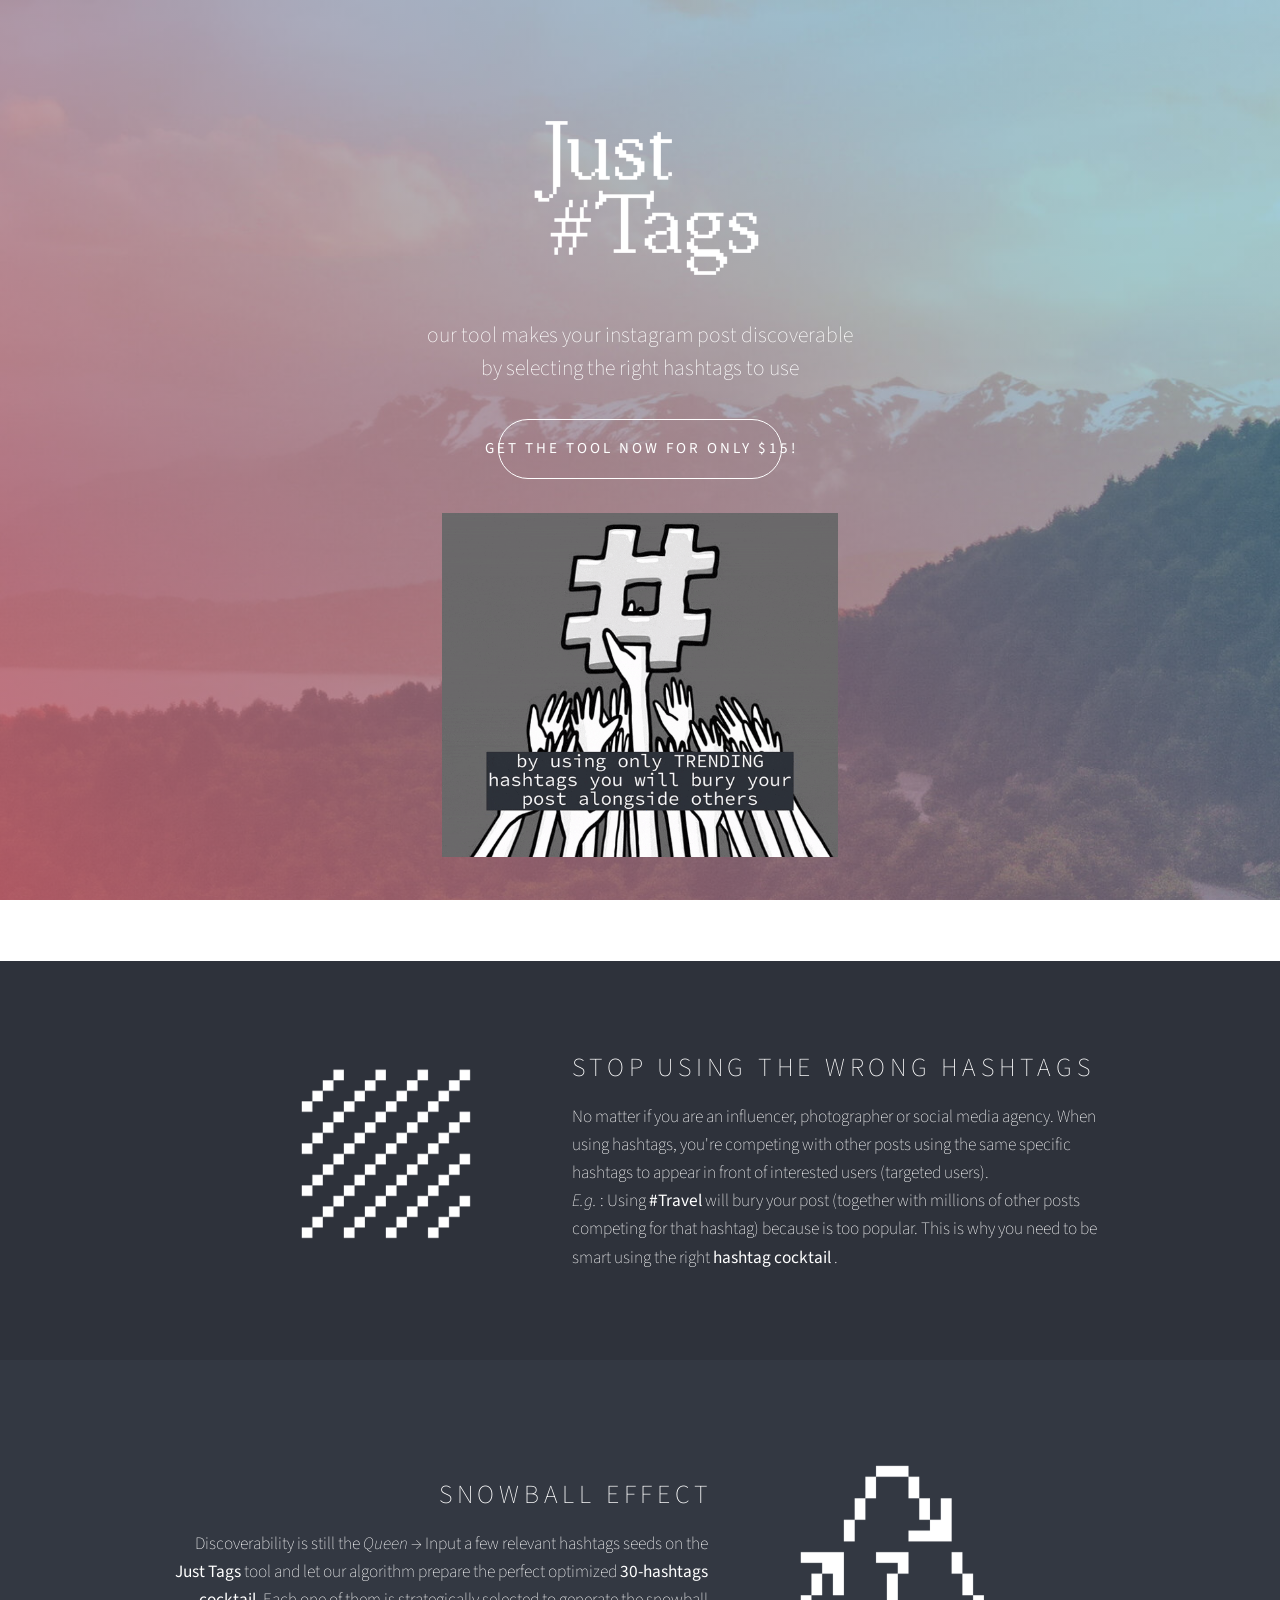
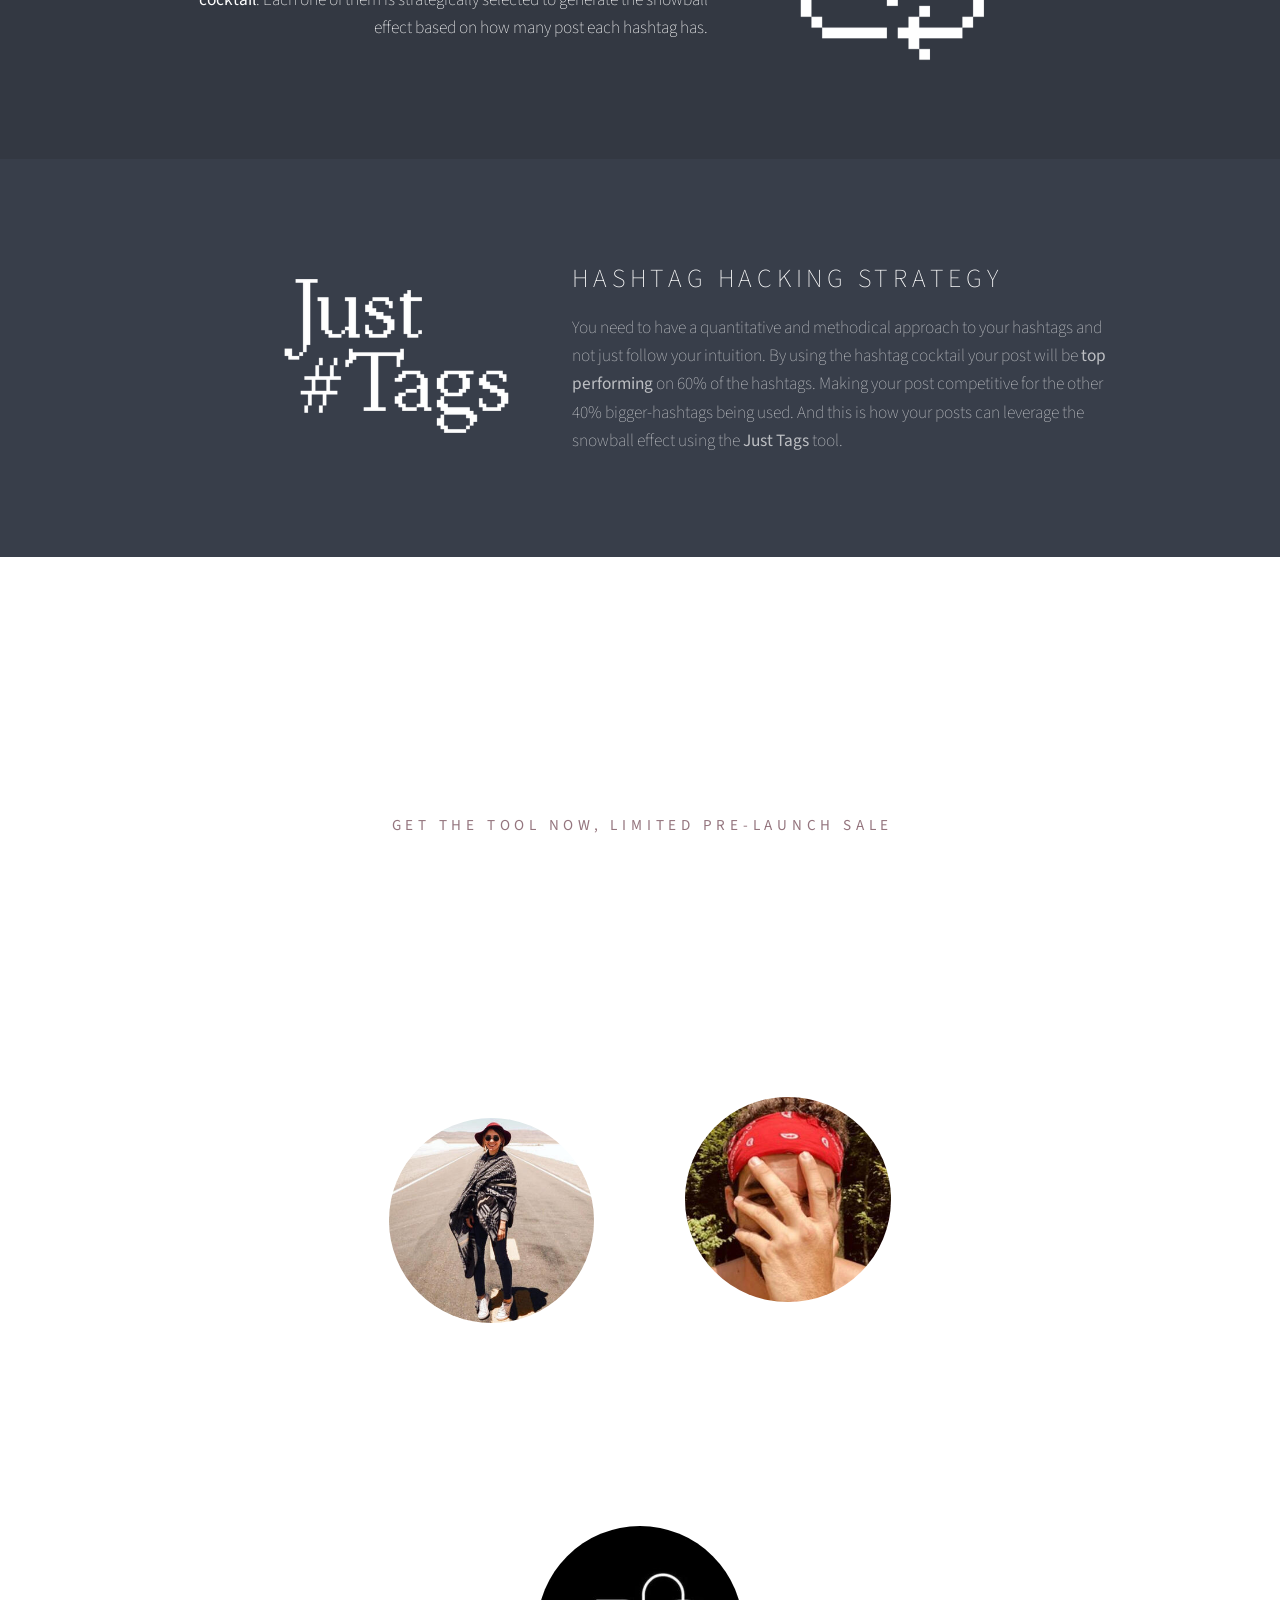
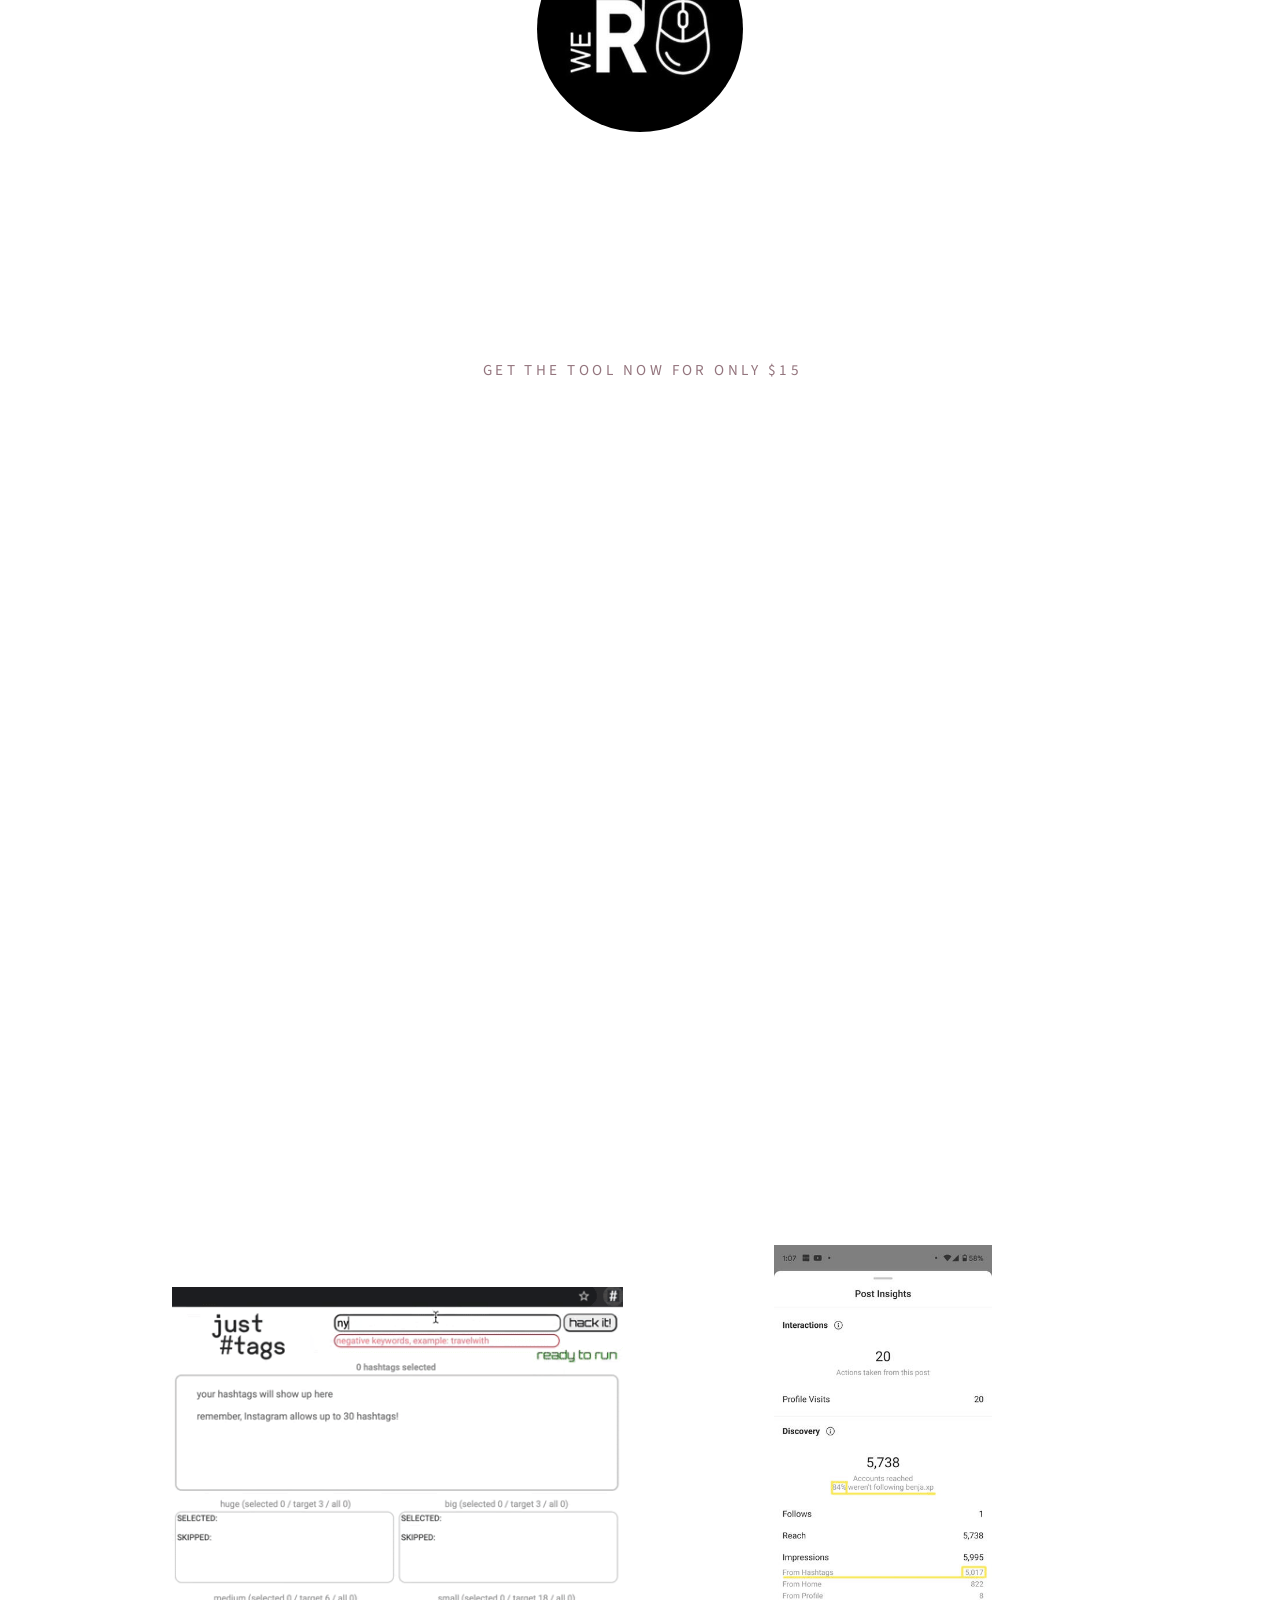
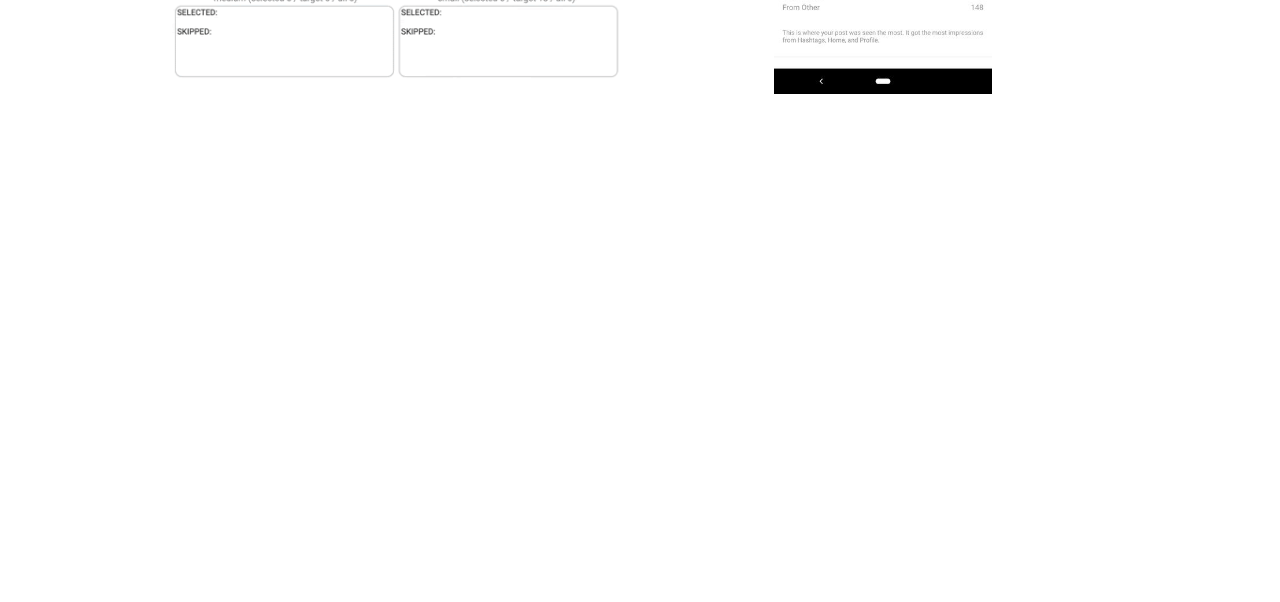
==== index.html @ cff5339a "Update index.html" ====
<!DOCTYPE HTML>
<html lang="en">
    <head>
        <meta http-equiv="Content-Type" content="text/html; charset=UTF-8">
        <link rel="shortcut icon" type="image/png" href="favicon-32.png"/>

        <!-- Global site tag (gtag.js) - Google Analytics -->
        <script async src="https://www.googletagmanager.com/gtag/js?id=UA-166006086-1"></script>
        <script>
          window.dataLayer = window.dataLayer || [];
          function gtag(){dataLayer.push(arguments);}
          gtag('js', new Date());

          gtag('config', 'UA-166006086-1');
          gtag('config', 'AW-621491423');
        </script>
        
        <!-- Google Tag Manager -->
        <script>(function(w,d,s,l,i){w[l]=w[l]||[];w[l].push({'gtm.start':
        new Date().getTime(),event:'gtm.js'});var f=d.getElementsByTagName(s)[0],
        j=d.createElement(s),dl=l!='dataLayer'?'&l='+l:'';j.async=true;j.src=
        'https://www.googletagmanager.com/gtm.js?id='+i+dl;f.parentNode.insertBefore(j,f);
        })(window,document,'script','dataLayer','GTM-W5HPNGB');</script>
        <!-- End Google Tag Manager -->

        <script src="languages.js"></script>

        <title>Just Tags | Grow your Instagram with specific hashtags</title>
        <meta charset="utf-8"/>
        <meta name="viewport" content="width=device-width,initial-scale=1,user-scalable=no"/>
        <meta name="description" content="The Hashtag Company. We produce Just Tags."/>
        <meta property="og:site_name" content="Just Tags"/>
        <meta property="og:title" content="Just Tags"/>
        <meta property="og:type" content="website"/>
        <meta property="og:description" content="The Hashtag Company. We produce Just Tags."/>
        <meta property="og:image" content="https://thehashtag.company/assets/card.jpg"/>
        <meta property="og:image:type" content="image/jpeg"/>
        <meta property="og:image:width" content="1280"/>
        <meta property="og:image:height" content="800"/>
        <meta property="og:url" content="https://thehashtag.company"/>
        <meta property="twitter:card" content="summary_large_image"/>
        <link href="https://fonts.googleapis.com/css?family=Source+Sans+Pro:200,200italic,400,400italic,300,300italic,700,700italic" rel="stylesheet" type="text/css"/>
        <style>
            html,body,div,span,applet,object,iframe,h1,h2,h3,h4,h5,h6,p,blockquote,pre,a,abbr,acronym,address,big,cite,code,del,dfn,em,img,ins,kbd,q,s,samp,small,strike,strong,sub,sup,tt,var,b,u,i,center,dl,dt,dd,ol,ul,li,fieldset,form,label,legend,table,caption,tbody,tfoot,thead,tr,th,td,article,aside,canvas,details,embed,figure,figcaption,footer,header,hgroup,menu,nav,output,ruby,section,summary,time,mark,audio,video {
                margin: 0;
                padding: 0;
                border: 0;
                font-size: 100%;
                font: inherit;
                vertical-align: baseline;
            }

            article,aside,details,figcaption,figure,footer,header,hgroup,menu,nav,section {
                display: block;
            }

            body {
                line-height: 1;
            }

            ol,ul {
                list-style: none;
            }

            blockquote,q {
                quotes: none;
            }

            blockquote:before,blockquote:after,q:before,q:after {
                content: '';
                content: none;
            }

            table {
                border-collapse: collapse;
                border-spacing: 0;
            }

            body {
                -webkit-text-size-adjust: none
            }

            mark {
                background-color: transparent;
                color: inherit
            }

            input::-moz-focus-inner {
                border: 0;
                padding: 0
            }

            input[type="text"],input[type="email"],select,textarea {
                -moz-appearance: none;
                -webkit-appearance: none;
                -ms-appearance: none;
                appearance: none
            }

            *, *:before, *:after {
                box-sizing: border-box;
            }

            body {
                min-width: 320px;
                min-height: 100vh;
                line-height: 1.0;
                word-wrap: break-word;
                overflow-x: hidden;
            }

            u {
                text-decoration: underline;
            }

            strong {
                color: inherit;
                font-weight: bolder;
            }

            em {
                font-style: italic;
            }

            code {
                font-family: 'Lucida Console', 'Courier New', monospace;
                font-weight: normal;
                text-indent: 0;
                letter-spacing: 0;
                font-size: 0.9em;
                margin: 0 0.25em;
                padding: 0.25em 0.5em;
                background-color: rgba(144,144,144,0.25);
                border-radius: 0.25em;
            }

            mark {
                background-color: rgba(144,144,144,0.25);
            }

            a {
                -moz-transition: color 0.25s ease, background-color 0.25s ease, border-color 0.25s ease;
                -webkit-transition: color 0.25s ease, background-color 0.25s ease, border-color 0.25s ease;
                -ms-transition: color 0.25s ease, background-color 0.25s ease, border-color 0.25s ease;
                transition: color 0.25s ease, background-color 0.25s ease, border-color 0.25s ease;
                color: inherit;
                text-decoration: underline;
            }

            s {
                text-decoration: line-through;
            }

            body:before {
                content: '';
                display: block;
                position: fixed;
                top: 0;
                left: 0;
                width: 100vw;
                height: 100vh;
                z-index: 0;
                -moz-pointer-events: none;
                -webkit-pointer-events: none;
                -ms-pointer-events: none;
                pointer-events: none;
                -moz-transform: scale(1);
                -webkit-transform: scale(1);
                -ms-transform: scale(1);
                transform: scale(1);
                background-attachment: scroll;
                background-image: linear-gradient(45deg, rgba(201,101,113,0.831) 0%, rgba(93,173,207,0.51) 81%), url('assets/images/bg.jpg');
                background-position: 0% 0%, top;
                background-repeat: repeat, no-repeat;
                background-size: cover, cover;
                background-color: #FFFFFF;
            }

            body:after {
                display: block;
                content: '';
                position: fixed;
                top: 0;
                left: 0;
                width: 100%;
                height: 100%;
                background-color: #94757E;
                z-index: 1;
                opacity: 0;
                visibility: hidden;
                -moz-transition: opacity 2s ease-in-out 0.5s, visibility 2s 0.5s;
                -webkit-transition: opacity 2s ease-in-out 0.5s, visibility 2s 0.5s;
                -ms-transition: opacity 2s ease-in-out 0.5s, visibility 2s 0.5s;
                transition: opacity 2s ease-in-out 0.5s, visibility 2s 0.5s;
                -moz-transform: scale(1);
                -webkit-transform: scale(1);
                -ms-transform: scale(1);
                transform: scale(1);
            }

            body.is-loading:after {
                opacity: 1;
                visibility: visible;
            }

            html {
                font-size: 18pt;
            }

            #wrapper {
                -webkit-overflow-scrolling: touch;
                display: flex;
                -moz-flex-direction: column;
                -webkit-flex-direction: column;
                -ms-flex-direction: column;
                flex-direction: column;
                -moz-align-items: center;
                -webkit-align-items: center;
                -ms-align-items: center;
                align-items: center;
                -moz-justify-content: center;
                -webkit-justify-content: center;
                -ms-justify-content: center;
                justify-content: center;
                min-height: 100vh;
                position: relative;
                z-index: 2;
                overflow: hidden;
            }

            #main {
                display: flex;
                position: relative;
                max-width: 100%;
                z-index: 1;
                -moz-align-items: center;
                -webkit-align-items: center;
                -ms-align-items: center;
                align-items: center;
                -moz-justify-content: center;
                -webkit-justify-content: center;
                -ms-justify-content: center;
                justify-content: center;
                -moz-flex-grow: 0;
                -webkit-flex-grow: 0;
                -ms-flex-grow: 0;
                flex-grow: 0;
                -moz-flex-shrink: 0;
                -webkit-flex-shrink: 0;
                -ms-flex-shrink: 0;
                flex-shrink: 0;
                text-align: center;
                -moz-transition: opacity 1s ease 0s,-moz-transform 1s ease 0s;
                -webkit-transition: opacity 1s ease 0s,-webkit-transform 1s ease 0s;
                -ms-transition: opacity 1s ease 0s,-ms-transform 1s ease 0s;
                transition: opacity 1s ease 0s,transform 1s ease 0s;
            }

            #main > .inner {
                position: relative;
                z-index: 1;
                border-radius: inherit;
                padding: 0rem 3rem;
                max-width: 100%;
                width: 60rem;
            }

            #main > .inner > * {
                margin-top: 0rem;
                margin-bottom: 0rem;
            }

            #main > .inner > :first-child {
                margin-top: 0 !important;
            }

            #main > .inner > :last-child {
                margin-bottom: 0 !important;
            }

            #main > .inner > .full {
                margin-left: calc(-3rem);
                width: calc(100% + 6rem + 0.4725px);
                max-width: calc(100% + 6rem + 0.4725px);
            }

            #main > .inner > .full:first-child {
                margin-top: 0rem !important;
                border-top-left-radius: inherit;
                border-top-right-radius: inherit;
            }

            #main > .inner > .full:last-child {
                margin-bottom: 0rem !important;
                border-bottom-left-radius: inherit;
                border-bottom-right-radius: inherit;
            }

            #main > .inner > .full.screen {
                width: 100vw;
                max-width: 100vw;
                position: relative;
                border-radius: 0 !important;
                left: 50%;
                right: auto;
                margin-left: -50vw;
            }

            body.is-loading #main {
                opacity: 0;
                -moz-transform: translateY(1.5rem);
                -webkit-transform: translateY(1.5rem);
                -ms-transform: translateY(1.5rem);
                transform: translateY(1.5rem);
            }

            body.is-instant #main, body.is-instant #main > .inner > *,body.is-instant #main > .inner > section > * {
                -moz-transition: none !important;
                -webkit-transition: none !important;
                -ms-transition: none !important;
                transition: none !important;
            }

            body.is-instant:after {
                display: none !important;
                -moz-transition: none !important;
                -webkit-transition: none !important;
                -ms-transition: none !important;
                transition: none !important;
            }

            @-moz-keyframes deferred-spinner {
                0% {
                    -moz-transform: rotate(0deg);
                    -webkit-transform: rotate(0deg);
                    -ms-transform: rotate(0deg);
                    transform: rotate(0deg);
                }

                100% {
                    -moz-transform: rotate(360deg);
                    -webkit-transform: rotate(360deg);
                    -ms-transform: rotate(360deg);
                    transform: rotate(360deg);
                }
            }

            @-webkit-keyframes deferred-spinner {
                0% {
                    -moz-transform: rotate(0deg);
                    -webkit-transform: rotate(0deg);
                    -ms-transform: rotate(0deg);
                    transform: rotate(0deg);
                }

                100% {
                    -moz-transform: rotate(360deg);
                    -webkit-transform: rotate(360deg);
                    -ms-transform: rotate(360deg);
                    transform: rotate(360deg);
                }
            }

            @-ms-keyframes deferred-spinner {
                0% {
                    -moz-transform: rotate(0deg);
                    -webkit-transform: rotate(0deg);
                    -ms-transform: rotate(0deg);
                    transform: rotate(0deg);
                }

                100% {
                    -moz-transform: rotate(360deg);
                    -webkit-transform: rotate(360deg);
                    -ms-transform: rotate(360deg);
                    transform: rotate(360deg);
                }
            }

            @keyframes deferred-spinner {
                0% {
                    -moz-transform: rotate(0deg);
                    -webkit-transform: rotate(0deg);
                    -ms-transform: rotate(0deg);
                    transform: rotate(0deg);
                }

                100% {
                    -moz-transform: rotate(360deg);
                    -webkit-transform: rotate(360deg);
                    -ms-transform: rotate(360deg);
                    transform: rotate(360deg);
                }
            }

            .deferred:before {
                content: '';
                display: block;
                width: 4rem;
                height: 4rem;
                position: absolute;
                top: 50%;
                left: 50%;
                margin: -2rem 0 0 -2rem;
                -moz-animation: deferred-spinner 1s infinite linear;
                -webkit-animation: deferred-spinner 1s infinite linear;
                -ms-animation: deferred-spinner 1s infinite linear;
                animation: deferred-spinner 1s infinite linear;
                transition: opacity 0.25s ease;
                transition-delay: 0.5s;
                opacity: 0;
                z-index: -1;
                background-image: url('[data-uri]');
                background-position: center;
                background-repeat: no-repeat;
                background-size: 3rem;
            }

            .deferred.loading:before {
                opacity: 0.25;
                z-index: 0;
            }

            .image {
                position: relative;
                overflow: hidden;
                max-width: 100%;
                display: block;
            }

            .image a, .image span {
                position: relative;
                max-width: 100%;
                display: inline-block;
                vertical-align: top;
            }

            .image a img, .image span img {
                display: block;
            }

            .image img {
                width: 100%;
                max-width: 100%;
                display: inline-block;
                vertical-align: top;
            }

            .image.full img {
                display: block;
            }

            .image.full:first-child img {
                border-top-left-radius: inherit;
                border-top-right-radius: inherit;
            }

            .image.full:last-child img {
                border-bottom-left-radius: inherit;
                border-bottom-right-radius: inherit;
            }

            .image.full a, .image.full span {
                display: block;
            }

            #image04 img {
                width: 15rem;
            }

            #image10 img {
                width: 22.875rem;
                height: 19.875rem;
                -moz-object-fit: cover;
                -webkit-object-fit: cover;
                -ms-object-fit: cover;
                object-fit: cover;
                -moz-object-position: center;
                -webkit-object-position: center;
                -ms-object-position: center;
                object-position: center;
            }

            #image03 img {
                width: 15rem;
            }

            #image01 img {
                width: 15rem;
            }

            #image02 img {
                width: 15rem;
            }

            #image07 a, #image07 span {
                border-radius: 100%;
            }

            #image07 img {
                width: 11.875rem;
                border-radius: 100%;
            }

            #image06 a, #image06 span {
                border-radius: 100%;
            }

            #image06 img {
                width: 11.875rem;
                border-radius: 100%;
            }

            #image05 a, #image05 span {
                border-radius: 100%;
            }

            #image05 img {
                width: 11.875rem;
                border-radius: 100%;
            }

            #image09 img {
                width: 26.625rem;
            }

            h1 br + br, h2 br + br, h3 br + br, p br + br {
                display: block;
                content: ' ';
            }

            h1 .li, h2 .li, h3 .li, p .li {
                display: list-item;
                padding-left: 0.5em;
                margin: 0.75em 0 0 1em;
            }

            #text01 br + br {
                margin-top: 0.9rem;
            }

            #text01 {
                color: #FFFFFF;
                font-family: 'Source Sans Pro', sans-serif;
                font-size: 1.25em;
                line-height: 1.5;
                font-weight: 200;
            }

            #text06 br + br {
                margin-top: 0.825rem;
            }

            #text06 {
                text-transform: uppercase;
                color: #FFFFFF;
                font-family: 'Source Sans Pro', sans-serif;
                letter-spacing: 0.275rem;
                width: calc(100% + 0.275rem);
                font-size: 1.5em;
                line-height: 1.375;
                font-weight: 200;
            }

            #text03 br + br {
                margin-top: 0.825rem;
            }

            #text03 {
                text-transform: uppercase;
                color: #FFFFFF;
                font-family: 'Source Sans Pro', sans-serif;
                letter-spacing: 0.275rem;
                width: calc(100% + 0.275rem);
                font-size: 1.5em;
                line-height: 1.375;
                font-weight: 200;
            }

            #text09 br + br {
                margin-top: 0.825rem;
            }

            #text09 {
                text-transform: uppercase;
                color: #FFFFFF;
                font-family: 'Source Sans Pro', sans-serif;
                letter-spacing: 0.275rem;
                width: calc(100% + 0.275rem);
                font-size: 1.5em;
                line-height: 1.375;
                font-weight: 200;
            }

            #text07 br + br {
                margin-top: 0.975rem;
            }

            #text07 {
                color: #FFFFFF;
                font-family: 'Source Sans Pro', sans-serif;
                font-size: 1em;
                line-height: 1.625;
                font-weight: 200;
            }

            #text12 br + br {
                margin-top: 0.975rem;
            }

            #text12 {
                color: rgba(255,255,255,0.671);
                font-family: 'Source Sans Pro', sans-serif;
                font-size: 1em;
                line-height: 1.625;
                font-weight: 200;
            }

            #text10 br + br {
                margin-top: 0.975rem;
            }

            #text10 {
                color: #FFFFFF;
                font-family: 'Source Sans Pro', sans-serif;
                font-size: 1em;
                line-height: 1.625;
                font-weight: 200;
            }

            #text15 br + br {
                margin-top: 0.525rem;
            }

            #text15 {
                color: #FFFFFF;
                font-family: 'Source Sans Pro', sans-serif;
                letter-spacing: -0.15rem;
                width: 100%;
                font-size: 5.125em;
                line-height: 0.875;
                font-weight: 300;
            }

            #text16 br + br {
                margin-top: 0.975rem;
            }

            #text16 {
                color: #FFFFFF;
                font-family: 'Source Sans Pro', sans-serif;
                font-size: 0.75em;
                line-height: 1.625;
                font-weight: 200;
            }

            #text17 br + br {
                margin-top: 0.975rem;
            }

            #text17 {
                color: #FFFFFF;
                font-family: 'Source Sans Pro', sans-serif;
                font-size: 0.75em;
                line-height: 1.625;
                font-weight: 200;
            }

            #text02 br + br {
                margin-top: 0.75rem;
            }

            #text02 {
                text-transform: uppercase;
                color: #FFFFFF;
                font-family: 'Source Sans Pro', sans-serif;
                letter-spacing: 0.275rem;
                width: calc(100% + 0.275rem);
                font-size: 2em;
                line-height: 1.25;
                font-weight: 200;
            }

            #text04 br + br {
                margin-top: 0.9rem;
            }

            #text04 {
                color: #FFFFFF;
                font-family: 'Source Sans Pro', sans-serif;
                font-size: 1.25em;
                line-height: 1.5;
                font-weight: 200;
            }

            #text05 br + br {
                margin-top: 0.975rem;
            }

            #text05 {
                color: #FFFFFF;
                font-family: 'Source Sans Pro', sans-serif;
                font-size: 0.875em;
                line-height: 1.625;
                font-weight: 200;
            }

            #text08 br + br {
                margin-top: 0.975rem;
            }

            #text08 {
                color: #FFFFFF;
                font-family: 'Source Sans Pro', sans-serif;
                font-size: 0.75em;
                line-height: 1.625;
                font-weight: 200;
            }

            #text08 a:hover {
                color: #78FFDF;
            }

            #text08 a {
                text-decoration: underline;
            }

            #text11 br + br {
                margin-top: 0.975rem;
            }

            #text11 {
                color: #FFFFFF;
                font-family: 'Source Sans Pro', sans-serif;
                font-size: 0.75em;
                line-height: 1.625;
                font-weight: 200;
            }

            #text14 br + br {
                margin-top: 0.975rem;
            }

            #text14 {
                color: #FFFFFF;
                font-family: 'Source Sans Pro', sans-serif;
                font-size: 1em;
                line-height: 1.625;
                font-weight: 200;
            }

            #text18 br + br {
                margin-top: 0.975rem;
            }

            #text18 {
                color: #FFFFFF;
                font-family: 'Source Sans Pro', sans-serif;
                font-size: 1em;
                line-height: 1.625;
                font-weight: 200;
            }

            #credits br + br {
                margin-top: 0.9rem;
            }

            #credits {
                color: #FFFFFF;
                font-family: 'Source Sans Pro', sans-serif;
                font-size: 0.6em;
                line-height: 1.5;
                font-weight: 200;
                cursor: default;
                margin-top: 1rem !important;
            }

            #credits a {
                text-decoration: none !important;
                -moz-transition: opacity 0.25s ease;
                -webkit-transition: opacity 0.25s ease;
                -ms-transition: opacity 0.25s ease;
                transition: opacity 0.25s ease;
                opacity: 0.5;
            }

            #credits a:hover {
                text-decoration: none !important;
                opacity: 1;
            }

            .buttons {
                cursor: default;
                padding: 0;
                letter-spacing: 0;
            }

            .buttons li a {
                text-decoration: none;
                text-align: center;
                white-space: nowrap;
                max-width: 100%;
                -moz-align-items: center;
                -webkit-align-items: center;
                -ms-align-items: center;
                align-items: center;
                -moz-justify-content: center;
                -webkit-justify-content: center;
                -ms-justify-content: center;
                justify-content: center;
                vertical-align: middle;
            }

            #buttons01 {
                width: calc(100% + 1.125rem);
                margin-left: -0.5625rem;
                margin-top: 23.83px;
                margin-bottom: 23.83px;
            }

            #buttons01 li {
                display: inline-block;
                vertical-align: middle;
                max-width: calc(100% - 1.125rem);
                margin: 0.5625rem;
            }

            #buttons01 li a {
                display: flex;
                width: 16.375rem;
                height: 3.5rem;
                line-height: 3.5rem;
                vertical-align: middle;
                padding: 0 1.75rem;
                text-transform: uppercase;
                font-size: 0.875em;
                font-family: 'Source Sans Pro', sans-serif;
                letter-spacing: 0.175rem;
                padding-left: calc(0.175rem + 1.75rem);
                font-weight: 400;
                border-radius: 2rem;
            }

            #buttons01 .button {
                color: #FFFFFF;
                border: solid 1px #FFFFFF;
            }

            #buttons01 .button:hover {
                color: #78FFDF !important;
                border-color: #78FFDF !important;
            }

            #buttons02 {
                width: calc(100% + 1.125rem);
                margin-left: -0.5625rem;
            }

            #buttons02 li {
                display: inline-block;
                vertical-align: middle;
                max-width: calc(100% - 1.125rem);
                margin: 0.5625rem;
            }

            #buttons02 li a {
                display: flex;
                width: 16.375rem;
                height: 3.5rem;
                line-height: 3.5rem;
                vertical-align: middle;
                padding: 0 1.75rem;
                text-transform: uppercase;
                font-size: 0.875em;
                font-family: 'Source Sans Pro', sans-serif;
                letter-spacing: 0.2rem;
                padding-left: calc(0.275rem + 1.75rem);
                font-weight: 400;
                border-radius: 2rem;
            }

            #buttons02 .button {
                background-color: #FFFFFF;
                color: #94757E;
            }

            #buttons02 .button:hover {
                background-color: #78FFDF !important;
            }

            #buttons03 {
                width: calc(100% + 1.125rem);
                margin-left: -0.5625rem;
            }

            #buttons03 li {
                display: inline-block;
                vertical-align: middle;
                max-width: calc(100% - 1.125rem);
                margin: 0.5625rem;
            }

            #buttons03 li a {
                display: flex;
                width: 16.375rem;
                height: 3.5rem;
                line-height: 3.5rem;
                vertical-align: middle;
                padding: 0 1.75rem;
                text-transform: uppercase;
                font-size: 0.875em;
                font-family: 'Source Sans Pro', sans-serif;
                letter-spacing: 0.275rem;
                padding-left: calc(0.275rem + 1.75rem);
                font-weight: 400;
                border-radius: 2rem;
            }

            #buttons03 .button {
                background-color: #FFFFFF;
                color: #94757E;
            }

            #buttons03 .button:hover {
                background-color: #78FFDF !important;
            }

            .container > .inner {
                vertical-align: top;
                position: relative;
                max-width: 100%;
                border-radius: inherit;
            }

            #main .container.full:first-child > .inner {
                border-top-left-radius: inherit;
                border-top-right-radius: inherit;
            }

            #main .container.full:last-child > .inner {
                border-bottom-left-radius: inherit;
                border-bottom-right-radius: inherit;
            }

            #columns02 > .inner {
                padding: 6rem 0rem;
                width: 100%;
                max-width: 33rem;
            }

            #columns02 {
                display: flex;
                width: 100%;
                min-height: 40rem;
                -moz-align-items: center;
                -webkit-align-items: center;
                -ms-align-items: center;
                align-items: center;
                -moz-justify-content: center;
                -webkit-justify-content: center;
                -ms-justify-content: center;
                justify-content: center;
                background-color: transparent;
            }

            #columns02.default > .inner > * {
                margin-top: 1.375rem;
                margin-bottom: 1.375rem;
            }

            #columns02.default > .inner > *:first-child {
                margin-top: 0 !important;
            }

            #columns02.default > .inner > *:last-child {
                margin-bottom: 0 !important;
            }

            #columns02.columns > .inner {
                -moz-flex-wrap: wrap;
                -webkit-flex-wrap: wrap;
                -ms-flex-wrap: wrap;
                flex-wrap: wrap;
                display: inline-flex;
                -moz-align-items: center;
                -webkit-align-items: center;
                -ms-align-items: center;
                align-items: center;
            }

            #columns02.columns > .inner > * {
                -moz-flex-shrink: 0;
                -webkit-flex-shrink: 0;
                -ms-flex-shrink: 0;
                flex-shrink: 0;
                -moz-flex-grow: 0;
                -webkit-flex-grow: 0;
                -ms-flex-grow: 0;
                flex-grow: 0;
                max-width: 100%;
                padding: 0 0 0 2rem;
            }

            #columns02.columns > .inner > * > * {
                margin-top: 1.375rem;
                margin-bottom: 1.375rem;
            }

            #columns02.columns > .inner > * > *:first-child {
                margin-top: 0 !important;
            }

            #columns02.columns > .inner > * > *:last-child {
                margin-bottom: 0 !important;
            }

            #columns02.columns > .inner > *:first-child {
                margin-left: -2rem;
            }

            #columns02.default > .inner > .full {
                margin-left: calc(0rem);
                width: calc(100% + 0rem + 0.4725px);
                max-width: none;
            }

            #columns02.default > .inner > .full:first-child {
                margin-top: -6rem !important;
                border-top-left-radius: inherit;
                border-top-right-radius: inherit;
            }

            #columns02.default > .inner > .full:last-child {
                margin-bottom: -6rem !important;
                border-bottom-left-radius: inherit;
                border-bottom-right-radius: inherit;
            }

            #columns02.columns > .inner > div > .full {
                margin-left: calc(-1rem);
                width: calc(100% + 2rem + 0.4725px);
                max-width: none;
            }

            #columns02.columns > .inner > div:first-child > .full {
                margin-left: calc(0rem);
                width: calc(100% + 1rem + 0.4725px);
            }

            #columns02.columns > .inner > div:last-child > .full {
                width: calc(100% + 1rem + 0.4725px);
            }

            #columns02.columns > .inner > div > .full:first-child {
                margin-top: calc(-6rem) !important;
            }

            #columns02.columns > .inner > div > .full:last-child {
                margin-bottom: calc(-6rem) !important;
            }

            #columns02.columns > .inner > .full {
                align-self: stretch;
                min-height: 40rem;
            }

            #columns02.columns > .inner > .full:first-child {
                border-top-left-radius: inherit;
                border-bottom-left-radius: inherit;
            }

            #columns02.columns > .inner > .full:last-child {
                border-top-right-radius: inherit;
                border-bottom-right-radius: inherit;
            }

            #columns02.columns > .inner > .full > .full:first-child:last-child {
                height: calc(100% + 12rem);
                border-radius: inherit;
            }

            #columns02.columns > .inner > .full > .full:first-child:last-child img {
                position: absolute;
                width: 100%;
                height: 100%;
            }

            #columns02.columns > .inner > .full > .full:first-child:last-child a, #columns02.columns > .inner > .full > .full:first-child:last-child span, #columns02.columns > .inner > .full > .full:first-child:last-child img {
                height: 100%;
                border-radius: inherit;
            }

            #container03 > .inner {
                text-align: left;
                padding: 4rem 3rem;
                width: 100%;
                max-width: 60rem;
            }

            #container03 {
                display: flex;
                width: 100%;
                min-height: 23rem;
                -moz-align-items: center;
                -webkit-align-items: center;
                -ms-align-items: center;
                align-items: center;
                -moz-justify-content: center;
                -webkit-justify-content: center;
                -ms-justify-content: center;
                justify-content: center;
                background-color: #2E323B;
            }

            #container03.default > .inner > * {
                margin-top: 1rem;
                margin-bottom: 1rem;
            }

            #container03.default > .inner > *:first-child {
                margin-top: 0 !important;
            }

            #container03.default > .inner > *:last-child {
                margin-bottom: 0 !important;
            }

            #container03.columns > .inner {
                -moz-flex-wrap: wrap;
                -webkit-flex-wrap: wrap;
                -ms-flex-wrap: wrap;
                flex-wrap: wrap;
                display: inline-flex;
                -moz-align-items: center;
                -webkit-align-items: center;
                -ms-align-items: center;
                align-items: center;
            }

            #container03.columns > .inner > * {
                -moz-flex-shrink: 0;
                -webkit-flex-shrink: 0;
                -ms-flex-shrink: 0;
                flex-shrink: 0;
                -moz-flex-grow: 0;
                -webkit-flex-grow: 0;
                -ms-flex-grow: 0;
                flex-grow: 0;
                max-width: 100%;
                padding: 0 0 0 3rem;
            }

            #container03.columns > .inner > * > * {
                margin-top: 1rem;
                margin-bottom: 1rem;
            }

            #container03.columns > .inner > * > *:first-child {
                margin-top: 0 !important;
            }

            #container03.columns > .inner > * > *:last-child {
                margin-bottom: 0 !important;
            }

            #container03.columns > .inner > *:first-child {
                margin-left: -3rem;
            }

            #container03.default > .inner > .full {
                margin-left: calc(-3rem);
                width: calc(100% + 6rem + 0.4725px);
                max-width: none;
            }

            #container03.default > .inner > .full:first-child {
                margin-top: -4rem !important;
                border-top-left-radius: inherit;
                border-top-right-radius: inherit;
            }

            #container03.default > .inner > .full:last-child {
                margin-bottom: -4rem !important;
                border-bottom-left-radius: inherit;
                border-bottom-right-radius: inherit;
            }

            #container03.columns > .inner > div > .full {
                margin-left: calc(-1.5rem);
                width: calc(100% + 3rem + 0.4725px);
                max-width: none;
            }

            #container03.columns > .inner > div:first-child > .full {
                margin-left: calc(-3rem);
                width: calc(100% + 4.5rem + 0.4725px);
            }

            #container03.columns > .inner > div:last-child > .full {
                width: calc(100% + 4.5rem + 0.4725px);
            }

            #container03.columns > .inner > div > .full:first-child {
                margin-top: calc(-4rem) !important;
            }

            #container03.columns > .inner > div > .full:last-child {
                margin-bottom: calc(-4rem) !important;
            }

            #container03.columns > .inner > .full {
                align-self: stretch;
                min-height: 23rem;
            }

            #container03.columns > .inner > .full:first-child {
                border-top-left-radius: inherit;
                border-bottom-left-radius: inherit;
            }

            #container03.columns > .inner > .full:last-child {
                border-top-right-radius: inherit;
                border-bottom-right-radius: inherit;
            }

            #container03.columns > .inner > .full > .full:first-child:last-child {
                height: calc(100% + 8rem);
                border-radius: inherit;
            }

            #container03.columns > .inner > .full > .full:first-child:last-child img {
                position: absolute;
                width: 100%;
                height: 100%;
            }

            #container03.columns > .inner > .full > .full:first-child:last-child a, #container03.columns > .inner > .full > .full:first-child:last-child span, #container03.columns > .inner > .full > .full:first-child:last-child img {
                height: 100%;
                border-radius: inherit;
            }

            #container03 > .inner > :nth-child(1) {
                width: calc(40% + 1.5rem);
                text-align: right;
            }

            #container03 > .inner > :nth-child(2) {
                width: calc(60% + 1.5rem);
                text-align: left;
            }

            #container02 > .inner {
                text-align: left;
                padding: 4rem 3rem;
                width: 100%;
                max-width: 60rem;
            }

            #container02 {
                display: flex;
                width: 100%;
                min-height: 23rem;
                -moz-align-items: center;
                -webkit-align-items: center;
                -ms-align-items: center;
                align-items: center;
                -moz-justify-content: center;
                -webkit-justify-content: center;
                -ms-justify-content: center;
                justify-content: center;
                background-color: #333842;
            }

            #container02.default > .inner > * {
                margin-top: 1rem;
                margin-bottom: 1rem;
            }

            #container02.default > .inner > *:first-child {
                margin-top: 0 !important;
            }

            #container02.default > .inner > *:last-child {
                margin-bottom: 0 !important;
            }

            #container02.columns > .inner {
                -moz-flex-wrap: wrap;
                -webkit-flex-wrap: wrap;
                -ms-flex-wrap: wrap;
                flex-wrap: wrap;
                display: inline-flex;
                -moz-align-items: center;
                -webkit-align-items: center;
                -ms-align-items: center;
                align-items: center;
            }

            #container02.columns > .inner > * {
                -moz-flex-shrink: 0;
                -webkit-flex-shrink: 0;
                -ms-flex-shrink: 0;
                flex-shrink: 0;
                -moz-flex-grow: 0;
                -webkit-flex-grow: 0;
                -ms-flex-grow: 0;
                flex-grow: 0;
                max-width: 100%;
                padding: 0 0 0 3rem;
            }

            #container02.columns > .inner > * > * {
                margin-top: 1rem;
                margin-bottom: 1rem;
            }

            #container02.columns > .inner > * > *:first-child {
                margin-top: 0 !important;
            }

            #container02.columns > .inner > * > *:last-child {
                margin-bottom: 0 !important;
            }

            #container02.columns > .inner > *:first-child {
                margin-left: -3rem;
            }

            #container02.default > .inner > .full {
                margin-left: calc(-3rem);
                width: calc(100% + 6rem + 0.4725px);
                max-width: none;
            }

            #container02.default > .inner > .full:first-child {
                margin-top: -4rem !important;
                border-top-left-radius: inherit;
                border-top-right-radius: inherit;
            }

            #container02.default > .inner > .full:last-child {
                margin-bottom: -4rem !important;
                border-bottom-left-radius: inherit;
                border-bottom-right-radius: inherit;
            }

            #container02.columns > .inner > div > .full {
                margin-left: calc(-1.5rem);
                width: calc(100% + 3rem + 0.4725px);
                max-width: none;
            }

            #container02.columns > .inner > div:first-child > .full {
                margin-left: calc(-3rem);
                width: calc(100% + 4.5rem + 0.4725px);
            }

            #container02.columns > .inner > div:last-child > .full {
                width: calc(100% + 4.5rem + 0.4725px);
            }

            #container02.columns > .inner > div > .full:first-child {
                margin-top: calc(-4rem) !important;
            }

            #container02.columns > .inner > div > .full:last-child {
                margin-bottom: calc(-4rem) !important;
            }

            #container02.columns > .inner > .full {
                align-self: stretch;
                min-height: 23rem;
            }

            #container02.columns > .inner > .full:first-child {
                border-top-left-radius: inherit;
                border-bottom-left-radius: inherit;
            }

            #container02.columns > .inner > .full:last-child {
                border-top-right-radius: inherit;
                border-bottom-right-radius: inherit;
            }

            #container02.columns > .inner > .full > .full:first-child:last-child {
                height: calc(100% + 8rem);
                border-radius: inherit;
            }

            #container02.columns > .inner > .full > .full:first-child:last-child img {
                position: absolute;
                width: 100%;
                height: 100%;
            }

            #container02.columns > .inner > .full > .full:first-child:last-child a, #container02.columns > .inner > .full > .full:first-child:last-child span, #container02.columns > .inner > .full > .full:first-child:last-child img {
                height: 100%;
                border-radius: inherit;
            }

            #container02 > .inner > :nth-child(1) {
                width: calc(60% + 1.5rem);
                text-align: right;
            }

            #container02 > .inner > :nth-child(2) {
                width: calc(40% + 1.5rem);
                text-align: left;
            }

            #container01 > .inner {
                text-align: left;
                padding: 4rem 3rem;
                width: 100%;
                max-width: 60rem;
            }

            #container01 {
                display: flex;
                width: 100%;
                min-height: 23rem;
                -moz-align-items: center;
                -webkit-align-items: center;
                -ms-align-items: center;
                align-items: center;
                -moz-justify-content: center;
                -webkit-justify-content: center;
                -ms-justify-content: center;
                justify-content: center;
                background-color: #383E4A;
            }

            #container01.default > .inner > * {
                margin-top: 1rem;
                margin-bottom: 1rem;
            }

            #container01.default > .inner > *:first-child {
                margin-top: 0 !important;
            }

            #container01.default > .inner > *:last-child {
                margin-bottom: 0 !important;
            }

            #container01.columns > .inner {
                -moz-flex-wrap: wrap;
                -webkit-flex-wrap: wrap;
                -ms-flex-wrap: wrap;
                flex-wrap: wrap;
                display: inline-flex;
                -moz-align-items: center;
                -webkit-align-items: center;
                -ms-align-items: center;
                align-items: center;
            }

            #container01.columns > .inner > * {
                -moz-flex-shrink: 0;
                -webkit-flex-shrink: 0;
                -ms-flex-shrink: 0;
                flex-shrink: 0;
                -moz-flex-grow: 0;
                -webkit-flex-grow: 0;
                -ms-flex-grow: 0;
                flex-grow: 0;
                max-width: 100%;
                padding: 0 0 0 3rem;
            }

            #container01.columns > .inner > * > * {
                margin-top: 1rem;
                margin-bottom: 1rem;
            }

            #container01.columns > .inner > * > *:first-child {
                margin-top: 0 !important;
            }

            #container01.columns > .inner > * > *:last-child {
                margin-bottom: 0 !important;
            }

            #container01.columns > .inner > *:first-child {
                margin-left: -3rem;
            }

            #container01.default > .inner > .full {
                margin-left: calc(-3rem);
                width: calc(100% + 6rem + 0.4725px);
                max-width: none;
            }

            #container01.default > .inner > .full:first-child {
                margin-top: -4rem !important;
                border-top-left-radius: inherit;
                border-top-right-radius: inherit;
            }

            #container01.default > .inner > .full:last-child {
                margin-bottom: -4rem !important;
                border-bottom-left-radius: inherit;
                border-bottom-right-radius: inherit;
            }

            #container01.columns > .inner > div > .full {
                margin-left: calc(-1.5rem);
                width: calc(100% + 3rem + 0.4725px);
                max-width: none;
            }

            #container01.columns > .inner > div:first-child > .full {
                margin-left: calc(-3rem);
                width: calc(100% + 4.5rem + 0.4725px);
            }

            #container01.columns > .inner > div:last-child > .full {
                width: calc(100% + 4.5rem + 0.4725px);
            }

            #container01.columns > .inner > div > .full:first-child {
                margin-top: calc(-4rem) !important;
            }

            #container01.columns > .inner > div > .full:last-child {
                margin-bottom: calc(-4rem) !important;
            }

            #container01.columns > .inner > .full {
                align-self: stretch;
                min-height: 23rem;
            }

            #container01.columns > .inner > .full:first-child {
                border-top-left-radius: inherit;
                border-bottom-left-radius: inherit;
            }

            #container01.columns > .inner > .full:last-child {
                border-top-right-radius: inherit;
                border-bottom-right-radius: inherit;
            }

            #container01.columns > .inner > .full > .full:first-child:last-child {
                height: calc(100% + 8rem);
                border-radius: inherit;
            }

            #container01.columns > .inner > .full > .full:first-child:last-child img {
                position: absolute;
                width: 100%;
                height: 100%;
            }

            #container01.columns > .inner > .full > .full:first-child:last-child a, #container01.columns > .inner > .full > .full:first-child:last-child span, #container01.columns > .inner > .full > .full:first-child:last-child img {
                height: 100%;
                border-radius: inherit;
            }

            #container01 > .inner > :nth-child(1) {
                width: calc(40% + 1.5rem);
                text-align: right;
            }

            #container01 > .inner > :nth-child(2) {
                width: calc(60% + 1.5rem);
                text-align: left;
            }

            #columns05 > .inner {
                padding: 6rem 0rem;
                width: 100%;
                max-width: 33rem;
            }

            #columns05 {
                display: flex;
                width: 100%;
                -moz-align-items: center;
                -webkit-align-items: center;
                -ms-align-items: center;
                align-items: center;
                -moz-justify-content: center;
                -webkit-justify-content: center;
                -ms-justify-content: center;
                justify-content: center;
                background-color: transparent;
            }

            #columns05.default > .inner > * {
                margin-top: 1.375rem;
                margin-bottom: 1.375rem;
            }

            #columns05.default > .inner > *:first-child {
                margin-top: 0 !important;
            }

            #columns05.default > .inner > *:last-child {
                margin-bottom: 0 !important;
            }

            #columns05.columns > .inner {
                -moz-flex-wrap: wrap;
                -webkit-flex-wrap: wrap;
                -ms-flex-wrap: wrap;
                flex-wrap: wrap;
                display: inline-flex;
                -moz-align-items: center;
                -webkit-align-items: center;
                -ms-align-items: center;
                align-items: center;
            }

            #columns05.columns > .inner > * {
                -moz-flex-shrink: 0;
                -webkit-flex-shrink: 0;
                -ms-flex-shrink: 0;
                flex-shrink: 0;
                -moz-flex-grow: 0;
                -webkit-flex-grow: 0;
                -ms-flex-grow: 0;
                flex-grow: 0;
                max-width: 100%;
                padding: 0 0 0 2rem;
            }

            #columns05.columns > .inner > * > * {
                margin-top: 1.375rem;
                margin-bottom: 1.375rem;
            }

            #columns05.columns > .inner > * > *:first-child {
                margin-top: 0 !important;
            }

            #columns05.columns > .inner > * > *:last-child {
                margin-bottom: 0 !important;
            }

            #columns05.columns > .inner > *:first-child {
                margin-left: -2rem;
            }

            #columns05.default > .inner > .full {
                margin-left: calc(0rem);
                width: calc(100% + 0rem + 0.4725px);
                max-width: none;
            }

            #columns05.default > .inner > .full:first-child {
                margin-top: -6rem !important;
                border-top-left-radius: inherit;
                border-top-right-radius: inherit;
            }

            #columns05.default > .inner > .full:last-child {
                margin-bottom: -6rem !important;
                border-bottom-left-radius: inherit;
                border-bottom-right-radius: inherit;
            }

            #columns05.columns > .inner > div > .full {
                margin-left: calc(-1rem);
                width: calc(100% + 2rem + 0.4725px);
                max-width: none;
            }

            #columns05.columns > .inner > div:first-child > .full {
                margin-left: calc(0rem);
                width: calc(100% + 1rem + 0.4725px);
            }

            #columns05.columns > .inner > div:last-child > .full {
                width: calc(100% + 1rem + 0.4725px);
            }

            #columns05.columns > .inner > div > .full:first-child {
                margin-top: calc(-6rem) !important;
            }

            #columns05.columns > .inner > div > .full:last-child {
                margin-bottom: calc(-6rem) !important;
            }

            #columns05.columns > .inner > .full {
                align-self: stretch;
            }

            #columns05.columns > .inner > .full:first-child {
                border-top-left-radius: inherit;
                border-bottom-left-radius: inherit;
            }

            #columns05.columns > .inner > .full:last-child {
                border-top-right-radius: inherit;
                border-bottom-right-radius: inherit;
            }

            #columns05.columns > .inner > .full > .full:first-child:last-child {
                height: calc(100% + 12rem);
                border-radius: inherit;
            }

            #columns05.columns > .inner > .full > .full:first-child:last-child img {
                position: absolute;
                width: 100%;
                height: 100%;
            }

            #columns05.columns > .inner > .full > .full:first-child:last-child a, #columns05.columns > .inner > .full > .full:first-child:last-child span, #columns05.columns > .inner > .full > .full:first-child:last-child img {
                height: 100%;
                border-radius: inherit;
            }

            #container05 > .inner {
                padding: 1.875rem 0rem;
                width: 100%;
                max-width: 33rem;
            }

            #container05 {
                display: flex;
                width: 100%;
                -moz-align-items: center;
                -webkit-align-items: center;
                -ms-align-items: center;
                align-items: center;
                -moz-justify-content: center;
                -webkit-justify-content: center;
                -ms-justify-content: center;
                justify-content: center;
                background-color: transparent;
            }

            #container05.default > .inner > * {
                margin-top: 1.375rem;
                margin-bottom: 1.375rem;
            }

            #container05.default > .inner > *:first-child {
                margin-top: 0 !important;
            }

            #container05.default > .inner > *:last-child {
                margin-bottom: 0 !important;
            }

            #container05.columns > .inner {
                -moz-flex-wrap: wrap;
                -webkit-flex-wrap: wrap;
                -ms-flex-wrap: wrap;
                flex-wrap: wrap;
                display: inline-flex;
                -moz-align-items: center;
                -webkit-align-items: center;
                -ms-align-items: center;
                align-items: center;
            }

            #container05.columns > .inner > * {
                -moz-flex-shrink: 0;
                -webkit-flex-shrink: 0;
                -ms-flex-shrink: 0;
                flex-shrink: 0;
                -moz-flex-grow: 0;
                -webkit-flex-grow: 0;
                -ms-flex-grow: 0;
                flex-grow: 0;
                max-width: 100%;
                padding: 0 0 0 1.25rem;
            }

            #container05.columns > .inner > * > * {
                margin-top: 1.375rem;
                margin-bottom: 1.375rem;
            }

            #container05.columns > .inner > * > *:first-child {
                margin-top: 0 !important;
            }

            #container05.columns > .inner > * > *:last-child {
                margin-bottom: 0 !important;
            }

            #container05.columns > .inner > *:first-child {
                margin-left: -1.25rem;
            }

            #container05.default > .inner > .full {
                margin-left: calc(0rem);
                width: calc(100% + 0rem + 0.4725px);
                max-width: none;
            }

            #container05.default > .inner > .full:first-child {
                margin-top: -1.875rem !important;
                border-top-left-radius: inherit;
                border-top-right-radius: inherit;
            }

            #container05.default > .inner > .full:last-child {
                margin-bottom: -1.875rem !important;
                border-bottom-left-radius: inherit;
                border-bottom-right-radius: inherit;
            }

            #container05.columns > .inner > div > .full {
                margin-left: calc(-0.625rem);
                width: calc(100% + 1.25rem + 0.4725px);
                max-width: none;
            }

            #container05.columns > .inner > div:first-child > .full {
                margin-left: calc(0rem);
                width: calc(100% + 0.625rem + 0.4725px);
            }

            #container05.columns > .inner > div:last-child > .full {
                width: calc(100% + 0.625rem + 0.4725px);
            }

            #container05.columns > .inner > div > .full:first-child {
                margin-top: calc(-1.875rem) !important;
            }

            #container05.columns > .inner > div > .full:last-child {
                margin-bottom: calc(-1.875rem) !important;
            }

            #container05.columns > .inner > .full {
                align-self: stretch;
            }

            #container05.columns > .inner > .full:first-child {
                border-top-left-radius: inherit;
                border-bottom-left-radius: inherit;
            }

            #container05.columns > .inner > .full:last-child {
                border-top-right-radius: inherit;
                border-bottom-right-radius: inherit;
            }

            #container05.columns > .inner > .full > .full:first-child:last-child {
                height: calc(100% + 3.75rem);
                border-radius: inherit;
            }

            #container05.columns > .inner > .full > .full:first-child:last-child img {
                position: absolute;
                width: 100%;
                height: 100%;
            }

            #container05.columns > .inner > .full > .full:first-child:last-child a, #container05.columns > .inner > .full > .full:first-child:last-child span, #container05.columns > .inner > .full > .full:first-child:last-child img {
                height: 100%;
                border-radius: inherit;
            }

            #container05 > .inner > :nth-child(1) {
                width: calc(50% + 0.62rem);
            }

            #container05 > .inner > :nth-child(2) {
                width: calc(50% + 0.62rem);
            }

            #container06 > .inner {
                padding: 1.125rem 0rem;
                width: 15rem;
                background-color: transparent;
            }

            #container06.default > .inner {
                display: inline-block;
            }

            #container06.default > .inner > * {
                margin-top: 0rem;
                margin-bottom: 0rem;
            }

            #container06.default > .inner > *:first-child {
                margin-top: 0 !important;
            }

            #container06.default > .inner > *:last-child {
                margin-bottom: 0 !important;
            }

            #container06.columns > .inner {
                -moz-flex-wrap: wrap;
                -webkit-flex-wrap: wrap;
                -ms-flex-wrap: wrap;
                flex-wrap: wrap;
                display: inline-flex;
                -moz-align-items: center;
                -webkit-align-items: center;
                -ms-align-items: center;
                align-items: center;
            }

            #container06.columns > .inner > * {
                -moz-flex-shrink: 0;
                -webkit-flex-shrink: 0;
                -ms-flex-shrink: 0;
                flex-shrink: 0;
                -moz-flex-grow: 0;
                -webkit-flex-grow: 0;
                -ms-flex-grow: 0;
                flex-grow: 0;
                max-width: 100%;
                padding: 0 0 0 2rem;
            }

            #container06.columns > .inner > * > * {
                margin-top: 0rem;
                margin-bottom: 0rem;
            }

            #container06.columns > .inner > * > *:first-child {
                margin-top: 0 !important;
            }

            #container06.columns > .inner > * > *:last-child {
                margin-bottom: 0 !important;
            }

            #container06.columns > .inner > *:first-child {
                margin-left: -2rem;
            }

            #container06.default > .inner > .full {
                margin-left: calc(0rem);
                width: calc(100% + 0rem + 0.4725px);
                max-width: none;
            }

            #container06.default > .inner > .full:first-child {
                margin-top: -1.125rem !important;
                border-top-left-radius: inherit;
                border-top-right-radius: inherit;
            }

            #container06.default > .inner > .full:last-child {
                margin-bottom: -1.125rem !important;
                border-bottom-left-radius: inherit;
                border-bottom-right-radius: inherit;
            }

            #container06.columns > .inner > div > .full {
                margin-left: calc(-1rem);
                width: calc(100% + 2rem + 0.4725px);
                max-width: none;
            }

            #container06.columns > .inner > div:first-child > .full {
                margin-left: calc(0rem);
                width: calc(100% + 1rem + 0.4725px);
            }

            #container06.columns > .inner > div:last-child > .full {
                width: calc(100% + 1rem + 0.4725px);
            }

            #container06.columns > .inner > div > .full:first-child {
                margin-top: calc(-1.125rem) !important;
            }

            #container06.columns > .inner > div > .full:last-child {
                margin-bottom: calc(-1.125rem) !important;
            }

            #container06.columns > .inner > .full {
                align-self: stretch;
                min-height: 21rem;
            }

            #container06.columns > .inner > .full:first-child {
                border-top-left-radius: inherit;
                border-bottom-left-radius: inherit;
            }

            #container06.columns > .inner > .full:last-child {
                border-top-right-radius: inherit;
                border-bottom-right-radius: inherit;
            }

            #container06.columns > .inner > .full > .full:first-child:last-child {
                height: calc(100% + 2.25rem);
                border-radius: inherit;
            }

            #container06.columns > .inner > .full > .full:first-child:last-child img {
                position: absolute;
                width: 100%;
                height: 100%;
            }

            #container06.columns > .inner > .full > .full:first-child:last-child a, #container06.columns > .inner > .full > .full:first-child:last-child span, #container06.columns > .inner > .full > .full:first-child:last-child img {
                height: 100%;
                border-radius: inherit;
            }

            #container08 > .inner {
                padding: 5.375rem 0rem;
                width: 100%;
                max-width: 60rem;
            }

            #container08 {
                display: flex;
                width: 100%;
                -moz-align-items: center;
                -webkit-align-items: center;
                -ms-align-items: center;
                align-items: center;
                -moz-justify-content: center;
                -webkit-justify-content: center;
                -ms-justify-content: center;
                justify-content: center;
                background-color: transparent;
                border-style: solid;
                border-color: #FFFFFF;
                border-top-width: 1px;
                border-radius: 0rem;
            }

            #container08.default > .inner > * {
                margin-top: 1.125rem;
                margin-bottom: 1.125rem;
            }

            #container08.default > .inner > *:first-child {
                margin-top: 0 !important;
            }

            #container08.default > .inner > *:last-child {
                margin-bottom: 0 !important;
            }

            #container08.columns > .inner {
                -moz-flex-wrap: wrap;
                -webkit-flex-wrap: wrap;
                -ms-flex-wrap: wrap;
                flex-wrap: wrap;
                display: inline-flex;
                -moz-align-items: center;
                -webkit-align-items: center;
                -ms-align-items: center;
                align-items: center;
            }

            #container08.columns > .inner > * {
                -moz-flex-shrink: 0;
                -webkit-flex-shrink: 0;
                -ms-flex-shrink: 0;
                flex-shrink: 0;
                -moz-flex-grow: 0;
                -webkit-flex-grow: 0;
                -ms-flex-grow: 0;
                flex-grow: 0;
                max-width: 100%;
                padding: 0 0 0 2rem;
            }

            #container08.columns > .inner > * > * {
                margin-top: 1.125rem;
                margin-bottom: 1.125rem;
            }

            #container08.columns > .inner > * > *:first-child {
                margin-top: 0 !important;
            }

            #container08.columns > .inner > * > *:last-child {
                margin-bottom: 0 !important;
            }

            #container08.columns > .inner > *:first-child {
                margin-left: -2rem;
            }

            #container08.default > .inner > .full {
                margin-left: calc(0rem);
                width: calc(100% + 0rem + 0.4725px);
                max-width: none;
            }

            #container08.default > .inner > .full:first-child {
                margin-top: -5.375rem !important;
                border-top-left-radius: inherit;
                border-top-right-radius: inherit;
            }

            #container08.default > .inner > .full:last-child {
                margin-bottom: -5.375rem !important;
                border-bottom-left-radius: inherit;
                border-bottom-right-radius: inherit;
            }

            #container08.columns > .inner > div > .full {
                margin-left: calc(-1rem);
                width: calc(100% + 2rem + 0.4725px);
                max-width: none;
            }

            #container08.columns > .inner > div:first-child > .full {
                margin-left: calc(0rem);
                width: calc(100% + 1rem + 0.4725px);
            }

            #container08.columns > .inner > div:last-child > .full {
                width: calc(100% + 1rem + 0.4725px);
            }

            #container08.columns > .inner > div > .full:first-child {
                margin-top: calc(-5.375rem) !important;
            }

            #container08.columns > .inner > div > .full:last-child {
                margin-bottom: calc(-5.375rem) !important;
            }

            #container08.columns > .inner > .full {
                align-self: stretch;
            }

            #container08.columns > .inner > .full:first-child {
                border-top-left-radius: inherit;
                border-bottom-left-radius: inherit;
            }

            #container08.columns > .inner > .full:last-child {
                border-top-right-radius: inherit;
                border-bottom-right-radius: inherit;
            }

            #container08.columns > .inner > .full > .full:first-child:last-child {
                height: calc(100% + 10.75rem);
                border-radius: inherit;
            }

            #container08.columns > .inner > .full > .full:first-child:last-child img {
                position: absolute;
                width: 100%;
                height: 100%;
            }

            #container08.columns > .inner > .full > .full:first-child:last-child a, #container08.columns > .inner > .full > .full:first-child:last-child span, #container08.columns > .inner > .full > .full:first-child:last-child img {
                height: 100%;
                border-radius: inherit;
            }

            #container07 > .inner {
                padding: 5.375rem 0rem;
                width: 100%;
                max-width: 60rem;
            }

            #container07 {
                display: flex;
                width: 100%;
                -moz-align-items: center;
                -webkit-align-items: center;
                -ms-align-items: center;
                align-items: center;
                -moz-justify-content: center;
                -webkit-justify-content: center;
                -ms-justify-content: center;
                justify-content: center;
                background-color: transparent;
                border-style: solid;
                border-color: #FFFFFF;
                border-top-width: 1px;
                border-radius: 0rem;
            }

            #container07.default > .inner > * {
                margin-top: 1.125rem;
                margin-bottom: 1.125rem;
            }

            #container07.default > .inner > *:first-child {
                margin-top: 0 !important;
            }

            #container07.default > .inner > *:last-child {
                margin-bottom: 0 !important;
            }

            #container07.columns > .inner {
                -moz-flex-wrap: wrap;
                -webkit-flex-wrap: wrap;
                -ms-flex-wrap: wrap;
                flex-wrap: wrap;
                display: inline-flex;
                -moz-align-items: center;
                -webkit-align-items: center;
                -ms-align-items: center;
                align-items: center;
            }

            #container07.columns > .inner > * {
                -moz-flex-shrink: 0;
                -webkit-flex-shrink: 0;
                -ms-flex-shrink: 0;
                flex-shrink: 0;
                -moz-flex-grow: 0;
                -webkit-flex-grow: 0;
                -ms-flex-grow: 0;
                flex-grow: 0;
                max-width: 100%;
                padding: 0 0 0 2rem;
            }

            #container07.columns > .inner > * > * {
                margin-top: 1.125rem;
                margin-bottom: 1.125rem;
            }

            #container07.columns > .inner > * > *:first-child {
                margin-top: 0 !important;
            }

            #container07.columns > .inner > * > *:last-child {
                margin-bottom: 0 !important;
            }

            #container07.columns > .inner > *:first-child {
                margin-left: -2rem;
            }

            #container07.default > .inner > .full {
                margin-left: calc(0rem);
                width: calc(100% + 0rem + 0.4725px);
                max-width: none;
            }

            #container07.default > .inner > .full:first-child {
                margin-top: -5.375rem !important;
                border-top-left-radius: inherit;
                border-top-right-radius: inherit;
            }

            #container07.default > .inner > .full:last-child {
                margin-bottom: -5.375rem !important;
                border-bottom-left-radius: inherit;
                border-bottom-right-radius: inherit;
            }

            #container07.columns > .inner > div > .full {
                margin-left: calc(-1rem);
                width: calc(100% + 2rem + 0.4725px);
                max-width: none;
            }

            #container07.columns > .inner > div:first-child > .full {
                margin-left: calc(0rem);
                width: calc(100% + 1rem + 0.4725px);
            }

            #container07.columns > .inner > div:last-child > .full {
                width: calc(100% + 1rem + 0.4725px);
            }

            #container07.columns > .inner > div > .full:first-child {
                margin-top: calc(-5.375rem) !important;
            }

            #container07.columns > .inner > div > .full:last-child {
                margin-bottom: calc(-5.375rem) !important;
            }

            #container07.columns > .inner > .full {
                align-self: stretch;
            }

            #container07.columns > .inner > .full:first-child {
                border-top-left-radius: inherit;
                border-bottom-left-radius: inherit;
            }

            #container07.columns > .inner > .full:last-child {
                border-top-right-radius: inherit;
                border-bottom-right-radius: inherit;
            }

            #container07.columns > .inner > .full > .full:first-child:last-child {
                height: calc(100% + 10.75rem);
                border-radius: inherit;
            }

            #container07.columns > .inner > .full > .full:first-child:last-child img {
                position: absolute;
                width: 100%;
                height: 100%;
            }

            #container07.columns > .inner > .full > .full:first-child:last-child a, #container07.columns > .inner > .full > .full:first-child:last-child span, #container07.columns > .inner > .full > .full:first-child:last-child img {
                height: 100%;
                border-radius: inherit;
            }

            #container07 > .inner > :nth-child(1) {
                width: calc(50% + 1rem);
            }

            #container07 > .inner > :nth-child(2) {
                width: calc(50% + 1rem);
            }

            #container04 > .inner {
                padding: 4rem 0rem;
                width: 100%;
                max-width: 60rem;
            }

            #container04 {
                display: flex;
                width: 100%;
                -moz-align-items: center;
                -webkit-align-items: center;
                -ms-align-items: center;
                align-items: center;
                -moz-justify-content: center;
                -webkit-justify-content: center;
                -ms-justify-content: center;
                justify-content: center;
                background-color: transparent;
                border-style: solid;
                border-color: #FFFFFF;
                border-top-width: 1px;
                border-radius: 0rem;
            }

            #container04.default > .inner > * {
                margin-top: 1.125rem;
                margin-bottom: 1.125rem;
            }

            #container04.default > .inner > *:first-child {
                margin-top: 0 !important;
            }

            #container04.default > .inner > *:last-child {
                margin-bottom: 0 !important;
            }

            #container04.columns > .inner {
                -moz-flex-wrap: wrap;
                -webkit-flex-wrap: wrap;
                -ms-flex-wrap: wrap;
                flex-wrap: wrap;
                display: inline-flex;
                -moz-align-items: center;
                -webkit-align-items: center;
                -ms-align-items: center;
                align-items: center;
            }

            #container04.columns > .inner > * {
                -moz-flex-shrink: 0;
                -webkit-flex-shrink: 0;
                -ms-flex-shrink: 0;
                flex-shrink: 0;
                -moz-flex-grow: 0;
                -webkit-flex-grow: 0;
                -ms-flex-grow: 0;
                flex-grow: 0;
                max-width: 100%;
                padding: 0 0 0 2rem;
            }

            #container04.columns > .inner > * > * {
                margin-top: 1.125rem;
                margin-bottom: 1.125rem;
            }

            #container04.columns > .inner > * > *:first-child {
                margin-top: 0 !important;
            }

            #container04.columns > .inner > * > *:last-child {
                margin-bottom: 0 !important;
            }

            #container04.columns > .inner > *:first-child {
                margin-left: -2rem;
            }

            #container04.default > .inner > .full {
                margin-left: calc(0rem);
                width: calc(100% + 0rem + 0.4725px);
                max-width: none;
            }

            #container04.default > .inner > .full:first-child {
                margin-top: -4rem !important;
                border-top-left-radius: inherit;
                border-top-right-radius: inherit;
            }

            #container04.default > .inner > .full:last-child {
                margin-bottom: -4rem !important;
                border-bottom-left-radius: inherit;
                border-bottom-right-radius: inherit;
            }

            #container04.columns > .inner > div > .full {
                margin-left: calc(-1rem);
                width: calc(100% + 2rem + 0.4725px);
                max-width: none;
            }

            #container04.columns > .inner > div:first-child > .full {
                margin-left: calc(0rem);
                width: calc(100% + 1rem + 0.4725px);
            }

            #container04.columns > .inner > div:last-child > .full {
                width: calc(100% + 1rem + 0.4725px);
            }

            #container04.columns > .inner > div > .full:first-child {
                margin-top: calc(-4rem) !important;
            }

            #container04.columns > .inner > div > .full:last-child {
                margin-bottom: calc(-4rem) !important;
            }

            #container04.columns > .inner > .full {
                align-self: stretch;
            }

            #container04.columns > .inner > .full:first-child {
                border-top-left-radius: inherit;
                border-bottom-left-radius: inherit;
            }

            #container04.columns > .inner > .full:last-child {
                border-top-right-radius: inherit;
                border-bottom-right-radius: inherit;
            }

            #container04.columns > .inner > .full > .full:first-child:last-child {
                height: calc(100% + 8rem);
                border-radius: inherit;
            }

            #container04.columns > .inner > .full > .full:first-child:last-child img {
                position: absolute;
                width: 100%;
                height: 100%;
            }

            #container04.columns > .inner > .full > .full:first-child:last-child a, #container04.columns > .inner > .full > .full:first-child:last-child span, #container04.columns > .inner > .full > .full:first-child:last-child img {
                height: 100%;
                border-radius: inherit;
            }

            hr {
                width: 100%;
                position: relative;
                padding: 0;
                border: 0;
            }

            hr:before {
                content: '';
                display: inline-block;
                vertical-align: middle;
            }

            #divider02:before {
                width: 100%;
                border-top: solid 1px #FFFFFF;
                height: 1px;
                margin-top: -0.5px;
            }

            .icons {
                cursor: default;
                padding: 0;
                letter-spacing: 0;
            }

            .icons li {
                display: inline-block;
                vertical-align: middle;
                position: relative;
                z-index: 1;
            }

            .icons li a {
                display: flex;
                -moz-align-items: center;
                -webkit-align-items: center;
                -ms-align-items: center;
                align-items: center;
                -moz-justify-content: center;
                -webkit-justify-content: center;
                -ms-justify-content: center;
                justify-content: center;
            }

            .icons li a svg {
                display: block;
                position: relative;
                -moz-transition: fill 0.25s ease;
                -webkit-transition: fill 0.25s ease;
                -ms-transition: fill 0.25s ease;
                transition: fill 0.25s ease;
            }

            .icons li a + svg {
                display: block;
                position: absolute;
                top: 0;
                left: 0;
                width: 100%;
                height: 100%;
                z-index: -1;
                -moz-pointer-events: none;
                -webkit-pointer-events: none;
                -ms-pointer-events: none;
                pointer-events: none;
                -moz-transition: fill 0.25s ease, stroke 0.25s ease;
                -webkit-transition: fill 0.25s ease, stroke 0.25s ease;
                -ms-transition: fill 0.25s ease, stroke 0.25s ease;
                transition: fill 0.25s ease, stroke 0.25s ease;
            }

            .icons li a .label {
                display: none;
            }

            #icons01 {
                font-size: 1.125em;
                width: calc(100% + 0.875rem);
                margin-left: -0.4375rem;
            }

            #icons01 li {
                margin: 0.4375rem;
            }

            #icons01 li a {
                border-radius: 100%;
                width: 2em;
                height: 2em;
            }

            #icons01 li a svg {
                width: 60%;
                height: 60%;
            }

            #icons01 a svg {
                fill: #FFFFFF;
            }

            #icons01 a {
                border: solid 1px #FFFFFF;
            }

            #icons01 a:hover {
                border-color: #78FFDF !important;
            }

            #icons01 a:hover svg {
                fill: #78FFDF !important;
            }

            .gallery .inner {
                display: inline-block;
                max-width: 100%;
                vertical-align: middle;
            }

            .gallery ul li a, .gallery ul li span {
                position: relative;
            }

            .gallery ul li img {
                width: auto;
                max-width: 100%;
                margin: 0;
                vertical-align: top;
            }

            @-moz-keyframes gallery-modal-spinner {
                0% {
                    -moz-transform: rotate(0deg);
                    -webkit-transform: rotate(0deg);
                    -ms-transform: rotate(0deg);
                    transform: rotate(0deg);
                }

                100% {
                    -moz-transform: rotate(360deg);
                    -webkit-transform: rotate(360deg);
                    -ms-transform: rotate(360deg);
                    transform: rotate(360deg);
                }
            }

            @-webkit-keyframes gallery-modal-spinner {
                0% {
                    -moz-transform: rotate(0deg);
                    -webkit-transform: rotate(0deg);
                    -ms-transform: rotate(0deg);
                    transform: rotate(0deg);
                }

                100% {
                    -moz-transform: rotate(360deg);
                    -webkit-transform: rotate(360deg);
                    -ms-transform: rotate(360deg);
                    transform: rotate(360deg);
                }
            }

            @-ms-keyframes gallery-modal-spinner {
                0% {
                    -moz-transform: rotate(0deg);
                    -webkit-transform: rotate(0deg);
                    -ms-transform: rotate(0deg);
                    transform: rotate(0deg);
                }

                100% {
                    -moz-transform: rotate(360deg);
                    -webkit-transform: rotate(360deg);
                    -ms-transform: rotate(360deg);
                    transform: rotate(360deg);
                }
            }

            @keyframes gallery-modal-spinner {
                0% {
                    -moz-transform: rotate(0deg);
                    -webkit-transform: rotate(0deg);
                    -ms-transform: rotate(0deg);
                    transform: rotate(0deg);
                }

                100% {
                    -moz-transform: rotate(360deg);
                    -webkit-transform: rotate(360deg);
                    -ms-transform: rotate(360deg);
                    transform: rotate(360deg);
                }
            }

            .gallery-modal {
                position: fixed;
                top: 0;
                left: 0;
                width: 100%;
                height: 100%;
                outline: 0;
                -webkit-tap-highlight-color: rgba(0,0,0,0);
                display: flex;
                -moz-flex-direction: column;
                -webkit-flex-direction: column;
                -ms-flex-direction: column;
                flex-direction: column;
                -moz-align-items: center;
                -webkit-align-items: center;
                -ms-align-items: center;
                align-items: center;
                -moz-justify-content: center;
                -webkit-justify-content: center;
                -ms-justify-content: center;
                justify-content: center;
                background-color: rgba(10,10,10,0.85);
                visibility: hidden;
                opacity: 0;
                -moz-transition: opacity 0.5s ease, visibility 0.5s, z-index 0.5s;
                -webkit-transition: opacity 0.5s ease, visibility 0.5s, z-index 0.5s;
                -ms-transition: opacity 0.5s ease, visibility 0.5s, z-index 0.5s;
                transition: opacity 0.5s ease, visibility 0.5s, z-index 0.5s;
                z-index: 0;
                -moz-pointer-events: none;
                -webkit-pointer-events: none;
                -ms-pointer-events: none;
                pointer-events: none;
                -moz-user-select: none;
                -webkit-user-select: none;
                -ms-user-select: none;
                user-select: none;
            }

            .gallery-modal:before {
                content: '';
                display: block;
                width: 4rem;
                height: 4rem;
                position: absolute;
                top: 50%;
                left: 50%;
                margin: -2rem 0 0 -2rem;
                -moz-animation: gallery-modal-spinner 1s infinite linear;
                -webkit-animation: gallery-modal-spinner 1s infinite linear;
                -ms-animation: gallery-modal-spinner 1s infinite linear;
                animation: gallery-modal-spinner 1s infinite linear;
                -moz-transition: opacity 0.25s ease;
                -webkit-transition: opacity 0.25s ease;
                -ms-transition: opacity 0.25s ease;
                transition: opacity 0.25s ease;
                -moz-transition-delay: 0.5s;
                -webkit-transition-delay: 0.5s;
                -ms-transition-delay: 0.5s;
                transition-delay: 0.5s;
                opacity: 0;
                background-image: url('[data-uri]');
                background-position: center;
                background-repeat: no-repeat;
                background-size: 4rem;
            }

            .gallery-modal .inner {
                opacity: 0;
                transform: translateY(0.75em);
                transition: all 0.5s ease;
            }

            .gallery-modal .inner img {
                display: block;
                max-width: 80vw;
                max-height: 85vh;
                box-shadow: 0 1em 3em 0 rgba(0,0,0,0.35);
            }

            .gallery-modal .nav {
                position: fixed;
                top: 30%;
                width: 8rem;
                max-width: 10vw;
                height: 40%;
                min-height: 6rem;
                cursor: pointer;
                background-image: url('[data-uri]');
                background-position: center;
                background-repeat: no-repeat;
                background-size: 3rem;
                opacity: 0.25;
                -moz-transition: opacity 0.25s ease;
                -webkit-transition: opacity 0.25s ease;
                -ms-transition: opacity 0.25s ease;
                transition: opacity 0.25s ease;
            }

            .gallery-modal .nav:hover {
                opacity: 1;
            }

            .gallery-modal .nav.next {
                right: 0;
            }

            .gallery-modal .nav.previous {
                left: 0;
                transform: scaleX(-1);
            }

            .gallery-modal .close {
                position: absolute;
                top: 0;
                right: 0;
                width: 6rem;
                height: 6rem;
                display: block;
                cursor: pointer;
                background-image: url('[data-uri]');
                background-position: top 1rem right 1rem;
                background-repeat: no-repeat;
                background-size: 3rem;
                opacity: 0.25;
                transition: opacity 0.25s ease;
            }

            .gallery-modal .close:hover {
                opacity: 1;
            }

            .gallery-modal.visible {
                visibility: visible;
                opacity: 1;
                z-index: 10000;
                -moz-pointer-events: auto;
                -webkit-pointer-events: auto;
                -ms-pointer-events: auto;
                pointer-events: auto;
            }

            .gallery-modal.visible:before {
                opacity: 1;
            }

            .gallery-modal.loaded:before {
                opacity: 0 !important;
                -moz-transition-delay: 0s !important;
                -webkit-transition-delay: 0s !important;
                -ms-transition-delay: 0s !important;
                transition-delay: 0s !important;
            }

            .gallery-modal.loaded .inner {
                opacity: 1;
                -moz-transform: translateY(0);
                -webkit-transform: translateY(0);
                -ms-transform: translateY(0);
                transform: translateY(0);
            }

            .gallery-modal.switching .inner {
                -moz-transition: opacity 0.375s ease, transform 0.5s ease;
                -webkit-transition: opacity 0.375s ease, transform 0.5s ease;
                -ms-transition: opacity 0.375s ease, transform 0.5s ease;
                transition: opacity 0.375s ease, transform 0.5s ease;
            }

            #gallery01 .inner {
                max-width: 100%;
            }

            #gallery01 ul li a, #gallery01 ul li span {
                border-radius: 0rem;
                display: block;
            }

            #gallery01 ul li img {
                border-radius: 0rem;
                height: auto;
                max-height: 25.875rem;
            }

            #gallery01 ul {
                width: calc(100% + 1rem);
                margin: -0.5rem 0 -0.5rem -0.5rem;
            }

            #gallery01 ul li {
                display: inline-block;
                margin: 0.5rem;
            }

            @media (orientation: portrait) {
                .gallery-modal .inner img {
                    max-width: 100vw;
                }

                .gallery-modal .nav {
                    width: 8rem;
                    max-width: 35%;
                    background-image: none;
                    opacity: 1;
                }

                .gallery-modal .nav:before {
                    content: '';
                    display: block;
                    width: 3rem;
                    height: 3rem;
                    position: absolute;
                    top: calc(50% - 1.5rem);
                    right: 1rem;
                    background-color: rgba(144,144,144,0.5);
                    background-size: 1.5rem;
                    background-position: center;
                    background-image: url('[data-uri]');
                    background-repeat: no-repeat;
                    border-radius: 3rem;
                }
            }

            @media (max-width: 1680px) {
                html {
                    font-size: 13pt;
                }
            }

            @media (max-width: 1280px) {
                html {
                    font-size: 13pt;
                }

                .gallery-modal .nav {
                    opacity: 1;
                }

                .gallery-modal .close {
                    opacity: 1;
                }
            }

            @media (max-width: 980px) {
                html {
                    font-size: 11pt;
                }
            }

            @media (max-width: 736px) {
                html {
                    font-size: 11pt;
                }

                #main > .inner {
                    padding: 0rem 2rem;
                }

                #main > .inner > * {
                    margin-top: 0rem;
                    margin-bottom: 0rem;
                }

                #main > .inner > .full {
                    margin-left: calc(-2rem);
                    width: calc(100% + 4rem + 0.4725px);
                    max-width: calc(100% + 4rem + 0.4725px);
                }

                #main > .inner > .full:first-child {
                    margin-top: 0rem !important;
                }

                #main > .inner > .full:last-child {
                    margin-bottom: 0rem !important;
                }

                #main > .inner > .full.screen {
                    margin-left: -50vw;
                }

                #image04 img {
                    width: 10rem;
                }

                #image10 img {
                    width: 23rem;
                    height: 24.84375rem !important;
                    -moz-object-fit: cover;
                    -webkit-object-fit: cover;
                    -ms-object-fit: cover;
                    object-fit: cover;
                    -moz-object-position: center;
                    -webkit-object-position: center;
                    -ms-object-position: center;
                    object-position: center;
                }

                #image03 img {
                    width: 10rem;
                }

                #image01 img {
                    width: 10rem;
                }

                #image02 img {
                    width: 10rem;
                }

                #image07 img {
                    width: 10rem;
                }

                #image06 img {
                    width: 10rem;
                }

                #image05 img {
                    width: 10rem;
                }

                #image09 img {
                    width: 26.625rem;
                }

                #text01 {
                    letter-spacing: 0rem;
                    width: 100%;
                    font-size: 1.25em;
                    line-height: 1.5;
                }

                #text06 {
                    letter-spacing: 0.240625rem;
                    width: calc(100% + 0.240625rem);
                    font-size: 1.5em;
                    line-height: 1.375;
                }

                #text03 {
                    letter-spacing: 0.240625rem;
                    width: calc(100% + 0.240625rem);
                    font-size: 1.5em;
                    line-height: 1.375;
                }

                #text09 {
                    letter-spacing: 0.240625rem;
                    width: calc(100% + 0.240625rem);
                    font-size: 1.5em;
                    line-height: 1.375;
                }

                #text07 {
                    letter-spacing: 0rem;
                    width: 100%;
                    font-size: 1em;
                    line-height: 1.625;
                }

                #text12 {
                    letter-spacing: 0rem;
                    width: 100%;
                    font-size: 1em;
                    line-height: 1.625;
                }

                #text10 {
                    letter-spacing: 0rem;
                    width: 100%;
                    font-size: 1em;
                    line-height: 1.625;
                }

                #text15 {
                    letter-spacing: -0.13125rem;
                    width: 100%;
                    font-size: 3.5em;
                    line-height: 0.875;
                }

                #text16 {
                    letter-spacing: 0rem;
                    width: 100%;
                    font-size: 0.75em;
                    line-height: 1.625;
                }

                #text17 {
                    letter-spacing: 0rem;
                    width: 100%;
                    font-size: 0.75em;
                    line-height: 1.625;
                }

                #text02 {
                    letter-spacing: 0.240625rem;
                    width: calc(100% + 0.240625rem);
                    font-size: 2em;
                    line-height: 1.25;
                }

                #text04 {
                    letter-spacing: 0rem;
                    width: 100%;
                    font-size: 1.25em;
                    line-height: 1.5;
                }

                #text05 {
                    letter-spacing: 0rem;
                    width: 100%;
                    font-size: 0.875em;
                    line-height: 1.625;
                }

                #text08 {
                    letter-spacing: 0rem;
                    width: 100%;
                    font-size: 0.75em;
                    line-height: 1.625;
                }

                #text11 {
                    letter-spacing: 0rem;
                    width: 100%;
                    font-size: 0.75em;
                    line-height: 1.625;
                }

                #text14 {
                    letter-spacing: 0rem;
                    width: 100%;
                    font-size: 1em;
                    line-height: 1.625;
                }

                #text18 {
                    letter-spacing: 0rem;
                    width: 100%;
                    font-size: 1em;
                    line-height: 1.625;
                }

                #credits {
                    letter-spacing: 0rem;
                    width: 100%;
                    font-size: 0.6em;
                    line-height: 1.5;
                }

                #buttons01 li a {
                    font-size: 0.875em;
                }

                #buttons02 li a {
                    font-size: 0.875em;
                }

                #buttons03 li a {
                    font-size: 0.875em;
                }

                #columns02 > .inner {
                    padding: 3.5rem 0rem;
                    max-width: 100%;
                }

                #columns02 {
                    min-height: 30rem;
                }

                #columns02.default > .inner > * {
                    margin-top: 1.375rem;
                    margin-bottom: 1.375rem;
                }

                #columns02.columns > .inner {
                    -moz-flex-direction: column !important;
                    -webkit-flex-direction: column !important;
                    -ms-flex-direction: column !important;
                    flex-direction: column !important;
                    -moz-flex-wrap: nowrap !important;
                    -webkit-flex-wrap: nowrap !important;
                    -ms-flex-wrap: nowrap !important;
                    flex-wrap: nowrap !important;
                }

                #columns02.columns > .inner > span {
                    display: none;
                }

                #columns02.columns > .inner > * > * {
                    margin-top: 1.375rem;
                    margin-bottom: 1.375rem;
                }

                #columns02.columns > .inner > * {
                    padding: 1rem 0 !important;
                }

                #columns02.columns > .inner > *:first-child {
                    margin-left: 0 !important;
                    padding-top: 0 !important;
                }

                #columns02.columns > .inner > *:last-child {
                    padding-bottom: 0 !important;
                }

                #columns02.columns > .inner > div.after-spacer {
                    padding-top: 0 !important;
                }

                #columns02.columns > .inner > div.before-spacer {
                    padding-bottom: 0 !important;
                }

                #columns02.default > .inner > .full {
                    margin-left: calc(0rem);
                    width: calc(100% + 0rem + 0.4725px);
                }

                #columns02.default > .inner > .full:first-child {
                    margin-top: -3.5rem !important;
                }

                #columns02.default > .inner > .full:last-child {
                    margin-bottom: -3.5rem !important;
                }

                #columns02.columns > .inner > div > .full {
                    margin-left: calc(0rem);
                    width: calc(100% + 0rem + 0.4725px);
                }

                #columns02.columns > .inner > div:first-of-type > .full {
                    margin-left: calc(0rem);
                    width: calc(100% + 0rem + 0.4725px);
                }

                #columns02.columns > .inner > div:last-of-type > .full {
                    margin-left: calc(0rem);
                    width: calc(100% + 0rem + 0.4725px);
                }

                #columns02.columns > .inner > div > .full:first-child {
                    margin-top: -1rem !important;
                }

                #columns02.columns > .inner > div > .full:last-child {
                    margin-bottom: -1rem !important;
                }

                #columns02.columns > .inner > div:first-of-type > .full:first-child {
                    margin-top: calc(-3.5rem) !important;
                }

                #columns02.columns > .inner > div:last-of-type > .full:last-child {
                    margin-bottom: calc(-3.5rem) !important;
                }

                #columns02.columns > .inner > div:first-of-type, #columns02.columns > .inner > div:first-of-type > .full:first-child {
                    border-top-left-radius: inherit;
                    border-top-right-radius: inherit;
                }

                #columns02.columns > .inner > div:last-of-type, #columns02.columns > .inner > div:last-of-type > .full:last-child {
                    border-bottom-left-radius: inherit;
                    border-bottom-right-radius: inherit;
                }

                #columns02.columns > .inner > div:first-of-type, #columns02.columns > .inner > div:first-of-type > .full:last-child {
                    border-bottom-left-radius: 0 !important;
                }

                #columns02.columns > .inner > div:last-of-type, #columns02.columns > .inner > div:last-of-type > .full:first-child {
                    border-top-right-radius: 0 !important;
                }

                #columns02.columns > .inner > .full {
                    min-height: 30rem;
                }

                #columns02.columns > .inner > .full > .full:first-child:last-child {
                    height: auto;
                }

                #columns02.columns > .inner > .full > .full:first-child:last-child img {
                    position: relative;
                    width: 100%;
                    height: auto;
                }

                #columns02.columns > .inner > .full > .full:first-child:last-child a, #columns02.columns > .inner > .full > .full:first-child:last-child span, #columns02.columns > .inner > .full > .full:first-child:last-child img {
                    height: auto;
                }

                #container03 > .inner {
                    text-align: center !important;
                    padding: 3.5rem 2rem;
                    max-width: 100%;
                }

                #container03 > .inner h1, #container03 > .inner h2, #container03 > .inner h3, #container03 > .inner p {
                    text-align: inherit !important;
                }

                #container03 {
                    min-height: 17.25rem;
                }

                #container03.default > .inner > * {
                    margin-top: 1rem;
                    margin-bottom: 1rem;
                }

                #container03.columns > .inner {
                    -moz-flex-direction: column !important;
                    -webkit-flex-direction: column !important;
                    -ms-flex-direction: column !important;
                    flex-direction: column !important;
                    -moz-flex-wrap: nowrap !important;
                    -webkit-flex-wrap: nowrap !important;
                    -ms-flex-wrap: nowrap !important;
                    flex-wrap: nowrap !important;
                }

                #container03.columns > .inner > span {
                    display: none;
                }

                #container03.columns > .inner > * > * {
                    margin-top: 1rem;
                    margin-bottom: 1rem;
                }

                #container03.columns > .inner > * {
                    padding: 1.5rem 0 !important;
                }

                #container03.columns > .inner > *:first-child {
                    margin-left: 0 !important;
                    padding-top: 0 !important;
                }

                #container03.columns > .inner > *:last-child {
                    padding-bottom: 0 !important;
                }

                #container03.columns > .inner > div.after-spacer {
                    padding-top: 0 !important;
                }

                #container03.columns > .inner > div.before-spacer {
                    padding-bottom: 0 !important;
                }

                #container03.default > .inner > .full {
                    margin-left: calc(-2rem);
                    width: calc(100% + 4rem + 0.4725px);
                }

                #container03.default > .inner > .full:first-child {
                    margin-top: -3.5rem !important;
                }

                #container03.default > .inner > .full:last-child {
                    margin-bottom: -3.5rem !important;
                }

                #container03.columns > .inner > div > .full {
                    margin-left: calc(-2rem);
                    width: calc(100% + 4rem + 0.4725px);
                }

                #container03.columns > .inner > div:first-of-type > .full {
                    margin-left: calc(-2rem);
                    width: calc(100% + 4rem + 0.4725px);
                }

                #container03.columns > .inner > div:last-of-type > .full {
                    margin-left: calc(-2rem);
                    width: calc(100% + 4rem + 0.4725px);
                }

                #container03.columns > .inner > div > .full:first-child {
                    margin-top: -1.5rem !important;
                }

                #container03.columns > .inner > div > .full:last-child {
                    margin-bottom: -1.5rem !important;
                }

                #container03.columns > .inner > div:first-of-type > .full:first-child {
                    margin-top: calc(-3.5rem) !important;
                }

                #container03.columns > .inner > div:last-of-type > .full:last-child {
                    margin-bottom: calc(-3.5rem) !important;
                }

                #container03.columns > .inner > div:first-of-type, #container03.columns > .inner > div:first-of-type > .full:first-child {
                    border-top-left-radius: inherit;
                    border-top-right-radius: inherit;
                }

                #container03.columns > .inner > div:last-of-type, #container03.columns > .inner > div:last-of-type > .full:last-child {
                    border-bottom-left-radius: inherit;
                    border-bottom-right-radius: inherit;
                }

                #container03.columns > .inner > div:first-of-type, #container03.columns > .inner > div:first-of-type > .full:last-child {
                    border-bottom-left-radius: 0 !important;
                }

                #container03.columns > .inner > div:last-of-type, #container03.columns > .inner > div:last-of-type > .full:first-child {
                    border-top-right-radius: 0 !important;
                }

                #container03.columns > .inner > .full {
                    min-height: 17.25rem;
                }

                #container03.columns > .inner > .full > .full:first-child:last-child {
                    height: auto;
                }

                #container03.columns > .inner > .full > .full:first-child:last-child img {
                    position: relative;
                    width: 100%;
                    height: auto;
                }

                #container03.columns > .inner > .full > .full:first-child:last-child a, #container03.columns > .inner > .full > .full:first-child:last-child span, #container03.columns > .inner > .full > .full:first-child:last-child img {
                    height: auto;
                }

                #container03 > .inner > :nth-child(1) {
                    width: 100% !important;
                    min-height: 100% !important;
                    text-align: inherit !important;
                }

                #container03 > .inner > :nth-child(2) {
                    width: 100% !important;
                    min-height: 100% !important;
                    text-align: inherit !important;
                }

                #container02 > .inner {
                    text-align: center !important;
                    padding: 3.5rem 2rem;
                    max-width: 100%;
                }

                #container02 > .inner h1, #container02 > .inner h2, #container02 > .inner h3, #container02 > .inner p {
                    text-align: inherit !important;
                }

                #container02 {
                    min-height: 17.25rem;
                }

                #container02.default > .inner > * {
                    margin-top: 1rem;
                    margin-bottom: 1rem;
                }

                #container02.columns > .inner {
                    -moz-flex-direction: column-reverse !important;
                    -webkit-flex-direction: column-reverse !important;
                    -ms-flex-direction: column-reverse !important;
                    flex-direction: column-reverse !important;
                    -moz-flex-wrap: nowrap !important;
                    -webkit-flex-wrap: nowrap !important;
                    -ms-flex-wrap: nowrap !important;
                    flex-wrap: nowrap !important;
                }

                #container02.columns > .inner > span {
                    display: none;
                }

                #container02.columns > .inner > * > * {
                    margin-top: 1rem;
                    margin-bottom: 1rem;
                }

                #container02.columns > .inner > * {
                    padding: 1.5rem 0 !important;
                }

                #container02.columns > .inner > *:first-child {
                    margin-left: 0 !important;
                    padding-bottom: 0 !important;
                }

                #container02.columns > .inner > *:last-child {
                    padding-top: 0 !important;
                }

                #container02.columns > .inner > div.after-spacer {
                    padding-bottom: 0 !important;
                }

                #container02.columns > .inner > div.before-spacer {
                    padding-top: 0 !important;
                }

                #container02.default > .inner > .full {
                    margin-left: calc(-2rem);
                    width: calc(100% + 4rem + 0.4725px);
                }

                #container02.default > .inner > .full:first-child {
                    margin-top: -3.5rem !important;
                }

                #container02.default > .inner > .full:last-child {
                    margin-bottom: -3.5rem !important;
                }

                #container02.columns > .inner > div > .full {
                    margin-left: calc(-2rem);
                    width: calc(100% + 4rem + 0.4725px);
                }

                #container02.columns > .inner > div:first-of-type > .full {
                    margin-left: calc(-2rem);
                    width: calc(100% + 4rem + 0.4725px);
                }

                #container02.columns > .inner > div:last-of-type > .full {
                    margin-left: calc(-2rem);
                    width: calc(100% + 4rem + 0.4725px);
                }

                #container02.columns > .inner > div > .full:first-child {
                    margin-top: -1.5rem !important;
                }

                #container02.columns > .inner > div > .full:last-child {
                    margin-bottom: -1.5rem !important;
                }

                #container02.columns > .inner > div:last-of-type > .full:first-child {
                    margin-top: calc(-3.5rem) !important;
                }

                #container02.columns > .inner > div:first-of-type > .full:last-child {
                    margin-bottom: calc(-3.5rem) !important;
                }

                #container02.columns > .inner > div:last-of-type, #container02.columns > .inner > div:last-of-type > .full:first-child {
                    border-top-left-radius: inherit;
                    border-top-right-radius: inherit;
                }

                #container02.columns > .inner > div:first-of-type, #container02.columns > .inner > div:first-of-type > .full:last-child {
                    border-bottom-left-radius: inherit;
                    border-bottom-right-radius: inherit;
                }

                #container02.columns > .inner > div:last-of-type, #container02.columns > .inner > div:last-of-type > .full:last-child {
                    border-bottom-right-radius: 0 !important;
                }

                #container02.columns > .inner > div:first-of-type, #container02.columns > .inner > div:first-of-type > .full:first-child {
                    border-top-left-radius: 0 !important;
                }

                #container02.columns > .inner > .full {
                    min-height: 17.25rem;
                }

                #container02.columns > .inner > .full > .full:first-child:last-child {
                    height: auto;
                }

                #container02.columns > .inner > .full > .full:first-child:last-child img {
                    position: relative;
                    width: 100%;
                    height: auto;
                }

                #container02.columns > .inner > .full > .full:first-child:last-child a, #container02.columns > .inner > .full > .full:first-child:last-child span, #container02.columns > .inner > .full > .full:first-child:last-child img {
                    height: auto;
                }

                #container02 > .inner > :nth-child(1) {
                    width: 100% !important;
                    min-height: 100% !important;
                    text-align: inherit !important;
                }

                #container02 > .inner > :nth-child(2) {
                    width: 100% !important;
                    min-height: 100% !important;
                    text-align: inherit !important;
                }

                #container01 > .inner {
                    text-align: center !important;
                    padding: 3.5rem 2rem;
                    max-width: 100%;
                }

                #container01 > .inner h1, #container01 > .inner h2, #container01 > .inner h3, #container01 > .inner p {
                    text-align: inherit !important;
                }

                #container01 {
                    min-height: 17.25rem;
                }

                #container01.default > .inner > * {
                    margin-top: 1rem;
                    margin-bottom: 1rem;
                }

                #container01.columns > .inner {
                    -moz-flex-direction: column !important;
                    -webkit-flex-direction: column !important;
                    -ms-flex-direction: column !important;
                    flex-direction: column !important;
                    -moz-flex-wrap: nowrap !important;
                    -webkit-flex-wrap: nowrap !important;
                    -ms-flex-wrap: nowrap !important;
                    flex-wrap: nowrap !important;
                }

                #container01.columns > .inner > span {
                    display: none;
                }

                #container01.columns > .inner > * > * {
                    margin-top: 1rem;
                    margin-bottom: 1rem;
                }

                #container01.columns > .inner > * {
                    padding: 1.5rem 0 !important;
                }

                #container01.columns > .inner > *:first-child {
                    margin-left: 0 !important;
                    padding-top: 0 !important;
                }

                #container01.columns > .inner > *:last-child {
                    padding-bottom: 0 !important;
                }

                #container01.columns > .inner > div.after-spacer {
                    padding-top: 0 !important;
                }

                #container01.columns > .inner > div.before-spacer {
                    padding-bottom: 0 !important;
                }

                #container01.default > .inner > .full {
                    margin-left: calc(-2rem);
                    width: calc(100% + 4rem + 0.4725px);
                }

                #container01.default > .inner > .full:first-child {
                    margin-top: -3.5rem !important;
                }

                #container01.default > .inner > .full:last-child {
                    margin-bottom: -3.5rem !important;
                }

                #container01.columns > .inner > div > .full {
                    margin-left: calc(-2rem);
                    width: calc(100% + 4rem + 0.4725px);
                }

                #container01.columns > .inner > div:first-of-type > .full {
                    margin-left: calc(-2rem);
                    width: calc(100% + 4rem + 0.4725px);
                }

                #container01.columns > .inner > div:last-of-type > .full {
                    margin-left: calc(-2rem);
                    width: calc(100% + 4rem + 0.4725px);
                }

                #container01.columns > .inner > div > .full:first-child {
                    margin-top: -1.5rem !important;
                }

                #container01.columns > .inner > div > .full:last-child {
                    margin-bottom: -1.5rem !important;
                }

                #container01.columns > .inner > div:first-of-type > .full:first-child {
                    margin-top: calc(-3.5rem) !important;
                }

                #container01.columns > .inner > div:last-of-type > .full:last-child {
                    margin-bottom: calc(-3.5rem) !important;
                }

                #container01.columns > .inner > div:first-of-type, #container01.columns > .inner > div:first-of-type > .full:first-child {
                    border-top-left-radius: inherit;
                    border-top-right-radius: inherit;
                }

                #container01.columns > .inner > div:last-of-type, #container01.columns > .inner > div:last-of-type > .full:last-child {
                    border-bottom-left-radius: inherit;
                    border-bottom-right-radius: inherit;
                }

                #container01.columns > .inner > div:first-of-type, #container01.columns > .inner > div:first-of-type > .full:last-child {
                    border-bottom-left-radius: 0 !important;
                }

                #container01.columns > .inner > div:last-of-type, #container01.columns > .inner > div:last-of-type > .full:first-child {
                    border-top-right-radius: 0 !important;
                }

                #container01.columns > .inner > .full {
                    min-height: 17.25rem;
                }

                #container01.columns > .inner > .full > .full:first-child:last-child {
                    height: auto;
                }

                #container01.columns > .inner > .full > .full:first-child:last-child img {
                    position: relative;
                    width: 100%;
                    height: auto;
                }

                #container01.columns > .inner > .full > .full:first-child:last-child a, #container01.columns > .inner > .full > .full:first-child:last-child span, #container01.columns > .inner > .full > .full:first-child:last-child img {
                    height: auto;
                }

                #container01 > .inner > :nth-child(1) {
                    width: 100% !important;
                    min-height: 100% !important;
                    text-align: inherit !important;
                }

                #container01 > .inner > :nth-child(2) {
                    width: 100% !important;
                    min-height: 100% !important;
                    text-align: inherit !important;
                }

                #columns05 > .inner {
                    padding: 3.5rem 0rem;
                    max-width: 100%;
                }

                #columns05.default > .inner > * {
                    margin-top: 1.375rem;
                    margin-bottom: 1.375rem;
                }

                #columns05.columns > .inner {
                    -moz-flex-direction: column !important;
                    -webkit-flex-direction: column !important;
                    -ms-flex-direction: column !important;
                    flex-direction: column !important;
                    -moz-flex-wrap: nowrap !important;
                    -webkit-flex-wrap: nowrap !important;
                    -ms-flex-wrap: nowrap !important;
                    flex-wrap: nowrap !important;
                }

                #columns05.columns > .inner > span {
                    display: none;
                }

                #columns05.columns > .inner > * > * {
                    margin-top: 1.375rem;
                    margin-bottom: 1.375rem;
                }

                #columns05.columns > .inner > * {
                    padding: 1rem 0 !important;
                }

                #columns05.columns > .inner > *:first-child {
                    margin-left: 0 !important;
                    padding-top: 0 !important;
                }

                #columns05.columns > .inner > *:last-child {
                    padding-bottom: 0 !important;
                }

                #columns05.columns > .inner > div.after-spacer {
                    padding-top: 0 !important;
                }

                #columns05.columns > .inner > div.before-spacer {
                    padding-bottom: 0 !important;
                }

                #columns05.default > .inner > .full {
                    margin-left: calc(0rem);
                    width: calc(100% + 0rem + 0.4725px);
                }

                #columns05.default > .inner > .full:first-child {
                    margin-top: -3.5rem !important;
                }

                #columns05.default > .inner > .full:last-child {
                    margin-bottom: -3.5rem !important;
                }

                #columns05.columns > .inner > div > .full {
                    margin-left: calc(0rem);
                    width: calc(100% + 0rem + 0.4725px);
                }

                #columns05.columns > .inner > div:first-of-type > .full {
                    margin-left: calc(0rem);
                    width: calc(100% + 0rem + 0.4725px);
                }

                #columns05.columns > .inner > div:last-of-type > .full {
                    margin-left: calc(0rem);
                    width: calc(100% + 0rem + 0.4725px);
                }

                #columns05.columns > .inner > div > .full:first-child {
                    margin-top: -1rem !important;
                }

                #columns05.columns > .inner > div > .full:last-child {
                    margin-bottom: -1rem !important;
                }

                #columns05.columns > .inner > div:first-of-type > .full:first-child {
                    margin-top: calc(-3.5rem) !important;
                }

                #columns05.columns > .inner > div:last-of-type > .full:last-child {
                    margin-bottom: calc(-3.5rem) !important;
                }

                #columns05.columns > .inner > div:first-of-type, #columns05.columns > .inner > div:first-of-type > .full:first-child {
                    border-top-left-radius: inherit;
                    border-top-right-radius: inherit;
                }

                #columns05.columns > .inner > div:last-of-type, #columns05.columns > .inner > div:last-of-type > .full:last-child {
                    border-bottom-left-radius: inherit;
                    border-bottom-right-radius: inherit;
                }

                #columns05.columns > .inner > div:first-of-type, #columns05.columns > .inner > div:first-of-type > .full:last-child {
                    border-bottom-left-radius: 0 !important;
                }

                #columns05.columns > .inner > div:last-of-type, #columns05.columns > .inner > div:last-of-type > .full:first-child {
                    border-top-right-radius: 0 !important;
                }

                #columns05.columns > .inner > .full > .full:first-child:last-child {
                    height: auto;
                }

                #columns05.columns > .inner > .full > .full:first-child:last-child img {
                    position: relative;
                    width: 100%;
                    height: auto;
                }

                #columns05.columns > .inner > .full > .full:first-child:last-child a, #columns05.columns > .inner > .full > .full:first-child:last-child span, #columns05.columns > .inner > .full > .full:first-child:last-child img {
                    height: auto;
                }

                #container05 > .inner {
                    padding: 1.875rem 0rem;
                    max-width: 100%;
                }

                #container05.default > .inner > * {
                    margin-top: 1.375rem;
                    margin-bottom: 1.375rem;
                }

                #container05.columns > .inner {
                    -moz-flex-direction: column !important;
                    -webkit-flex-direction: column !important;
                    -ms-flex-direction: column !important;
                    flex-direction: column !important;
                    -moz-flex-wrap: nowrap !important;
                    -webkit-flex-wrap: nowrap !important;
                    -ms-flex-wrap: nowrap !important;
                    flex-wrap: nowrap !important;
                }

                #container05.columns > .inner > span {
                    display: none;
                }

                #container05.columns > .inner > * > * {
                    margin-top: 1.375rem;
                    margin-bottom: 1.375rem;
                }

                #container05.columns > .inner > * {
                    padding: 0.625rem 0 !important;
                }

                #container05.columns > .inner > *:first-child {
                    margin-left: 0 !important;
                    padding-top: 0 !important;
                }

                #container05.columns > .inner > *:last-child {
                    padding-bottom: 0 !important;
                }

                #container05.columns > .inner > div.after-spacer {
                    padding-top: 0 !important;
                }

                #container05.columns > .inner > div.before-spacer {
                    padding-bottom: 0 !important;
                }

                #container05.default > .inner > .full {
                    margin-left: calc(0rem);
                    width: calc(100% + 0rem + 0.4725px);
                }

                #container05.default > .inner > .full:first-child {
                    margin-top: -1.875rem !important;
                }

                #container05.default > .inner > .full:last-child {
                    margin-bottom: -1.875rem !important;
                }

                #container05.columns > .inner > div > .full {
                    margin-left: calc(0rem);
                    width: calc(100% + 0rem + 0.4725px);
                }

                #container05.columns > .inner > div:first-of-type > .full {
                    margin-left: calc(0rem);
                    width: calc(100% + 0rem + 0.4725px);
                }

                #container05.columns > .inner > div:last-of-type > .full {
                    margin-left: calc(0rem);
                    width: calc(100% + 0rem + 0.4725px);
                }

                #container05.columns > .inner > div > .full:first-child {
                    margin-top: -0.625rem !important;
                }

                #container05.columns > .inner > div > .full:last-child {
                    margin-bottom: -0.625rem !important;
                }

                #container05.columns > .inner > div:first-of-type > .full:first-child {
                    margin-top: calc(-1.875rem) !important;
                }

                #container05.columns > .inner > div:last-of-type > .full:last-child {
                    margin-bottom: calc(-1.875rem) !important;
                }

                #container05.columns > .inner > div:first-of-type, #container05.columns > .inner > div:first-of-type > .full:first-child {
                    border-top-left-radius: inherit;
                    border-top-right-radius: inherit;
                }

                #container05.columns > .inner > div:last-of-type, #container05.columns > .inner > div:last-of-type > .full:last-child {
                    border-bottom-left-radius: inherit;
                    border-bottom-right-radius: inherit;
                }

                #container05.columns > .inner > div:first-of-type, #container05.columns > .inner > div:first-of-type > .full:last-child {
                    border-bottom-left-radius: 0 !important;
                }

                #container05.columns > .inner > div:last-of-type, #container05.columns > .inner > div:last-of-type > .full:first-child {
                    border-top-right-radius: 0 !important;
                }

                #container05.columns > .inner > .full > .full:first-child:last-child {
                    height: auto;
                }

                #container05.columns > .inner > .full > .full:first-child:last-child img {
                    position: relative;
                    width: 100%;
                    height: auto;
                }

                #container05.columns > .inner > .full > .full:first-child:last-child a, #container05.columns > .inner > .full > .full:first-child:last-child span, #container05.columns > .inner > .full > .full:first-child:last-child img {
                    height: auto;
                }

                #container05 > .inner > :nth-child(1) {
                    width: 100% !important;
                    min-height: 100% !important;
                    text-align: inherit !important;
                }

                #container05 > .inner > :nth-child(2) {
                    width: 100% !important;
                    min-height: 100% !important;
                    text-align: inherit !important;
                }

                #container06 > .inner {
                    padding: 1.125rem 0rem;
                }

                #container06.default > .inner > * {
                    margin-top: 0rem;
                    margin-bottom: 0rem;
                }

                #container06.columns > .inner {
                    -moz-flex-direction: column !important;
                    -webkit-flex-direction: column !important;
                    -ms-flex-direction: column !important;
                    flex-direction: column !important;
                    -moz-flex-wrap: nowrap !important;
                    -webkit-flex-wrap: nowrap !important;
                    -ms-flex-wrap: nowrap !important;
                    flex-wrap: nowrap !important;
                }

                #container06.columns > .inner > span {
                    display: none;
                }

                #container06.columns > .inner > * > * {
                    margin-top: 0rem;
                    margin-bottom: 0rem;
                }

                #container06.columns > .inner > * {
                    padding: 1rem 0 !important;
                }

                #container06.columns > .inner > *:first-child {
                    margin-left: 0 !important;
                    padding-top: 0 !important;
                }

                #container06.columns > .inner > *:last-child {
                    padding-bottom: 0 !important;
                }

                #container06.columns > .inner > div.after-spacer {
                    padding-top: 0 !important;
                }

                #container06.columns > .inner > div.before-spacer {
                    padding-bottom: 0 !important;
                }

                #container06.default > .inner > .full {
                    margin-left: calc(0rem);
                    width: calc(100% + 0rem + 0.4725px);
                }

                #container06.default > .inner > .full:first-child {
                    margin-top: -1.125rem !important;
                }

                #container06.default > .inner > .full:last-child {
                    margin-bottom: -1.125rem !important;
                }

                #container06.columns > .inner > div > .full {
                    margin-left: calc(0rem);
                    width: calc(100% + 0rem + 0.4725px);
                }

                #container06.columns > .inner > div:first-of-type > .full {
                    margin-left: calc(0rem);
                    width: calc(100% + 0rem + 0.4725px);
                }

                #container06.columns > .inner > div:last-of-type > .full {
                    margin-left: calc(0rem);
                    width: calc(100% + 0rem + 0.4725px);
                }

                #container06.columns > .inner > div > .full:first-child {
                    margin-top: -1rem !important;
                }

                #container06.columns > .inner > div > .full:last-child {
                    margin-bottom: -1rem !important;
                }

                #container06.columns > .inner > div:first-of-type > .full:first-child {
                    margin-top: calc(-1.125rem) !important;
                }

                #container06.columns > .inner > div:last-of-type > .full:last-child {
                    margin-bottom: calc(-1.125rem) !important;
                }

                #container06.columns > .inner > div:first-of-type, #container06.columns > .inner > div:first-of-type > .full:first-child {
                    border-top-left-radius: inherit;
                    border-top-right-radius: inherit;
                }

                #container06.columns > .inner > div:last-of-type, #container06.columns > .inner > div:last-of-type > .full:last-child {
                    border-bottom-left-radius: inherit;
                    border-bottom-right-radius: inherit;
                }

                #container06.columns > .inner > div:first-of-type, #container06.columns > .inner > div:first-of-type > .full:last-child {
                    border-bottom-left-radius: 0 !important;
                }

                #container06.columns > .inner > div:last-of-type, #container06.columns > .inner > div:last-of-type > .full:first-child {
                    border-top-right-radius: 0 !important;
                }

                #container06.columns > .inner > .full {
                    min-height: 15.75rem;
                }

                #container06.columns > .inner > .full > .full:first-child:last-child {
                    height: auto;
                }

                #container06.columns > .inner > .full > .full:first-child:last-child img {
                    position: relative;
                    width: 100%;
                    height: auto;
                }

                #container06.columns > .inner > .full > .full:first-child:last-child a, #container06.columns > .inner > .full > .full:first-child:last-child span, #container06.columns > .inner > .full > .full:first-child:last-child img {
                    height: auto;
                }

                #container08 > .inner {
                    padding: 3.5rem 0rem;
                    max-width: 100%;
                }

                #container08.default > .inner > * {
                    margin-top: 1.125rem;
                    margin-bottom: 1.125rem;
                }

                #container08.columns > .inner {
                    -moz-flex-direction: column !important;
                    -webkit-flex-direction: column !important;
                    -ms-flex-direction: column !important;
                    flex-direction: column !important;
                    -moz-flex-wrap: nowrap !important;
                    -webkit-flex-wrap: nowrap !important;
                    -ms-flex-wrap: nowrap !important;
                    flex-wrap: nowrap !important;
                }

                #container08.columns > .inner > span {
                    display: none;
                }

                #container08.columns > .inner > * > * {
                    margin-top: 1.125rem;
                    margin-bottom: 1.125rem;
                }

                #container08.columns > .inner > * {
                    padding: 1rem 0 !important;
                }

                #container08.columns > .inner > *:first-child {
                    margin-left: 0 !important;
                    padding-top: 0 !important;
                }

                #container08.columns > .inner > *:last-child {
                    padding-bottom: 0 !important;
                }

                #container08.columns > .inner > div.after-spacer {
                    padding-top: 0 !important;
                }

                #container08.columns > .inner > div.before-spacer {
                    padding-bottom: 0 !important;
                }

                #container08.default > .inner > .full {
                    margin-left: calc(0rem);
                    width: calc(100% + 0rem + 0.4725px);
                }

                #container08.default > .inner > .full:first-child {
                    margin-top: -3.5rem !important;
                }

                #container08.default > .inner > .full:last-child {
                    margin-bottom: -3.5rem !important;
                }

                #container08.columns > .inner > div > .full {
                    margin-left: calc(0rem);
                    width: calc(100% + 0rem + 0.4725px);
                }

                #container08.columns > .inner > div:first-of-type > .full {
                    margin-left: calc(0rem);
                    width: calc(100% + 0rem + 0.4725px);
                }

                #container08.columns > .inner > div:last-of-type > .full {
                    margin-left: calc(0rem);
                    width: calc(100% + 0rem + 0.4725px);
                }

                #container08.columns > .inner > div > .full:first-child {
                    margin-top: -1rem !important;
                }

                #container08.columns > .inner > div > .full:last-child {
                    margin-bottom: -1rem !important;
                }

                #container08.columns > .inner > div:first-of-type > .full:first-child {
                    margin-top: calc(-3.5rem) !important;
                }

                #container08.columns > .inner > div:last-of-type > .full:last-child {
                    margin-bottom: calc(-3.5rem) !important;
                }

                #container08.columns > .inner > div:first-of-type, #container08.columns > .inner > div:first-of-type > .full:first-child {
                    border-top-left-radius: inherit;
                    border-top-right-radius: inherit;
                }

                #container08.columns > .inner > div:last-of-type, #container08.columns > .inner > div:last-of-type > .full:last-child {
                    border-bottom-left-radius: inherit;
                    border-bottom-right-radius: inherit;
                }

                #container08.columns > .inner > div:first-of-type, #container08.columns > .inner > div:first-of-type > .full:last-child {
                    border-bottom-left-radius: 0 !important;
                }

                #container08.columns > .inner > div:last-of-type, #container08.columns > .inner > div:last-of-type > .full:first-child {
                    border-top-right-radius: 0 !important;
                }

                #container08.columns > .inner > .full > .full:first-child:last-child {
                    height: auto;
                }

                #container08.columns > .inner > .full > .full:first-child:last-child img {
                    position: relative;
                    width: 100%;
                    height: auto;
                }

                #container08.columns > .inner > .full > .full:first-child:last-child a, #container08.columns > .inner > .full > .full:first-child:last-child span, #container08.columns > .inner > .full > .full:first-child:last-child img {
                    height: auto;
                }

                #container07 > .inner {
                    padding: 3.5rem 0rem;
                    max-width: 100%;
                }

                #container07.default > .inner > * {
                    margin-top: 1.125rem;
                    margin-bottom: 1.125rem;
                }

                #container07.columns > .inner {
                    -moz-flex-direction: column !important;
                    -webkit-flex-direction: column !important;
                    -ms-flex-direction: column !important;
                    flex-direction: column !important;
                    -moz-flex-wrap: nowrap !important;
                    -webkit-flex-wrap: nowrap !important;
                    -ms-flex-wrap: nowrap !important;
                    flex-wrap: nowrap !important;
                }

                #container07.columns > .inner > span {
                    display: none;
                }

                #container07.columns > .inner > * > * {
                    margin-top: 1.125rem;
                    margin-bottom: 1.125rem;
                }

                #container07.columns > .inner > * {
                    padding: 1rem 0 !important;
                }

                #container07.columns > .inner > *:first-child {
                    margin-left: 0 !important;
                    padding-top: 0 !important;
                }

                #container07.columns > .inner > *:last-child {
                    padding-bottom: 0 !important;
                }

                #container07.columns > .inner > div.after-spacer {
                    padding-top: 0 !important;
                }

                #container07.columns > .inner > div.before-spacer {
                    padding-bottom: 0 !important;
                }

                #container07.default > .inner > .full {
                    margin-left: calc(0rem);
                    width: calc(100% + 0rem + 0.4725px);
                }

                #container07.default > .inner > .full:first-child {
                    margin-top: -3.5rem !important;
                }

                #container07.default > .inner > .full:last-child {
                    margin-bottom: -3.5rem !important;
                }

                #container07.columns > .inner > div > .full {
                    margin-left: calc(0rem);
                    width: calc(100% + 0rem + 0.4725px);
                }

                #container07.columns > .inner > div:first-of-type > .full {
                    margin-left: calc(0rem);
                    width: calc(100% + 0rem + 0.4725px);
                }

                #container07.columns > .inner > div:last-of-type > .full {
                    margin-left: calc(0rem);
                    width: calc(100% + 0rem + 0.4725px);
                }

                #container07.columns > .inner > div > .full:first-child {
                    margin-top: -1rem !important;
                }

                #container07.columns > .inner > div > .full:last-child {
                    margin-bottom: -1rem !important;
                }

                #container07.columns > .inner > div:first-of-type > .full:first-child {
                    margin-top: calc(-3.5rem) !important;
                }

                #container07.columns > .inner > div:last-of-type > .full:last-child {
                    margin-bottom: calc(-3.5rem) !important;
                }

                #container07.columns > .inner > div:first-of-type, #container07.columns > .inner > div:first-of-type > .full:first-child {
                    border-top-left-radius: inherit;
                    border-top-right-radius: inherit;
                }

                #container07.columns > .inner > div:last-of-type, #container07.columns > .inner > div:last-of-type > .full:last-child {
                    border-bottom-left-radius: inherit;
                    border-bottom-right-radius: inherit;
                }

                #container07.columns > .inner > div:first-of-type, #container07.columns > .inner > div:first-of-type > .full:last-child {
                    border-bottom-left-radius: 0 !important;
                }

                #container07.columns > .inner > div:last-of-type, #container07.columns > .inner > div:last-of-type > .full:first-child {
                    border-top-right-radius: 0 !important;
                }

                #container07.columns > .inner > .full > .full:first-child:last-child {
                    height: auto;
                }

                #container07.columns > .inner > .full > .full:first-child:last-child img {
                    position: relative;
                    width: 100%;
                    height: auto;
                }

                #container07.columns > .inner > .full > .full:first-child:last-child a, #container07.columns > .inner > .full > .full:first-child:last-child span, #container07.columns > .inner > .full > .full:first-child:last-child img {
                    height: auto;
                }

                #container07 > .inner > :nth-child(1) {
                    width: 100% !important;
                    min-height: 100% !important;
                    text-align: inherit !important;
                }

                #container07 > .inner > :nth-child(2) {
                    width: 100% !important;
                    min-height: 100% !important;
                    text-align: inherit !important;
                }

                #container04 > .inner {
                    padding: 3.5rem 0rem;
                    max-width: 100%;
                }

                #container04.default > .inner > * {
                    margin-top: 1.125rem;
                    margin-bottom: 1.125rem;
                }

                #container04.columns > .inner {
                    -moz-flex-direction: column !important;
                    -webkit-flex-direction: column !important;
                    -ms-flex-direction: column !important;
                    flex-direction: column !important;
                    -moz-flex-wrap: nowrap !important;
                    -webkit-flex-wrap: nowrap !important;
                    -ms-flex-wrap: nowrap !important;
                    flex-wrap: nowrap !important;
                }

                #container04.columns > .inner > span {
                    display: none;
                }

                #container04.columns > .inner > * > * {
                    margin-top: 1.125rem;
                    margin-bottom: 1.125rem;
                }

                #container04.columns > .inner > * {
                    padding: 1rem 0 !important;
                }

                #container04.columns > .inner > *:first-child {
                    margin-left: 0 !important;
                    padding-top: 0 !important;
                }

                #container04.columns > .inner > *:last-child {
                    padding-bottom: 0 !important;
                }

                #container04.columns > .inner > div.after-spacer {
                    padding-top: 0 !important;
                }

                #container04.columns > .inner > div.before-spacer {
                    padding-bottom: 0 !important;
                }

                #container04.default > .inner > .full {
                    margin-left: calc(0rem);
                    width: calc(100% + 0rem + 0.4725px);
                }

                #container04.default > .inner > .full:first-child {
                    margin-top: -3.5rem !important;
                }

                #container04.default > .inner > .full:last-child {
                    margin-bottom: -3.5rem !important;
                }

                #container04.columns > .inner > div > .full {
                    margin-left: calc(0rem);
                    width: calc(100% + 0rem + 0.4725px);
                }

                #container04.columns > .inner > div:first-of-type > .full {
                    margin-left: calc(0rem);
                    width: calc(100% + 0rem + 0.4725px);
                }

                #container04.columns > .inner > div:last-of-type > .full {
                    margin-left: calc(0rem);
                    width: calc(100% + 0rem + 0.4725px);
                }

                #container04.columns > .inner > div > .full:first-child {
                    margin-top: -1rem !important;
                }

                #container04.columns > .inner > div > .full:last-child {
                    margin-bottom: -1rem !important;
                }

                #container04.columns > .inner > div:first-of-type > .full:first-child {
                    margin-top: calc(-3.5rem) !important;
                }

                #container04.columns > .inner > div:last-of-type > .full:last-child {
                    margin-bottom: calc(-3.5rem) !important;
                }

                #container04.columns > .inner > div:first-of-type, #container04.columns > .inner > div:first-of-type > .full:first-child {
                    border-top-left-radius: inherit;
                    border-top-right-radius: inherit;
                }

                #container04.columns > .inner > div:last-of-type, #container04.columns > .inner > div:last-of-type > .full:last-child {
                    border-bottom-left-radius: inherit;
                    border-bottom-right-radius: inherit;
                }

                #container04.columns > .inner > div:first-of-type, #container04.columns > .inner > div:first-of-type > .full:last-child {
                    border-bottom-left-radius: 0 !important;
                }

                #container04.columns > .inner > div:last-of-type, #container04.columns > .inner > div:last-of-type > .full:first-child {
                    border-top-right-radius: 0 !important;
                }

                #container04.columns > .inner > .full > .full:first-child:last-child {
                    height: auto;
                }

                #container04.columns > .inner > .full > .full:first-child:last-child img {
                    position: relative;
                    width: 100%;
                    height: auto;
                }

                #container04.columns > .inner > .full > .full:first-child:last-child a, #container04.columns > .inner > .full > .full:first-child:last-child span, #container04.columns > .inner > .full > .full:first-child:last-child img {
                    height: auto;
                }

                #divider02:before {
                    width: 100%;
                }

                #icons01 {
                    font-size: 1.125em;
                    width: calc(100% + 0.875rem);
                    margin-left: -0.4375rem;
                }

                #icons01 li {
                    margin: 0.4375rem;
                }

                .gallery-modal .close {
                    background-position: top 0.5rem right 0.5rem;
                }

                #gallery01 ul li img {
                    max-height: 19.40625rem;
                }
            }

            @media (max-width: 480px) {
                #main > .inner > * {
                    margin-top: 0rem;
                    margin-bottom: 0rem;
                }

                #image10 img {
                    height: 19.875rem !important;
                }

                #buttons01 li a {
                    width: 25rem;
                }

                #buttons02 li a {
                    width: 26.875rem;
                }

                #buttons03 li a {
                    width: 25rem;
                }

                #columns02.default > .inner > * {
                    margin-top: 1.203125rem;
                    margin-bottom: 1.203125rem;
                }

                #columns02.columns > .inner > * > * {
                    margin-top: 1.203125rem;
                    margin-bottom: 1.203125rem;
                }

                #container03.default > .inner > * {
                    margin-top: 0.875rem;
                    margin-bottom: 0.875rem;
                }

                #container03.columns > .inner > * > * {
                    margin-top: 0.875rem;
                    margin-bottom: 0.875rem;
                }

                #container02.default > .inner > * {
                    margin-top: 0.875rem;
                    margin-bottom: 0.875rem;
                }

                #container02.columns > .inner > * > * {
                    margin-top: 0.875rem;
                    margin-bottom: 0.875rem;
                }

                #container01.default > .inner > * {
                    margin-top: 0.875rem;
                    margin-bottom: 0.875rem;
                }

                #container01.columns > .inner > * > * {
                    margin-top: 0.875rem;
                    margin-bottom: 0.875rem;
                }

                #columns05.default > .inner > * {
                    margin-top: 1.203125rem;
                    margin-bottom: 1.203125rem;
                }

                #columns05.columns > .inner > * > * {
                    margin-top: 1.203125rem;
                    margin-bottom: 1.203125rem;
                }

                #container05.default > .inner > * {
                    margin-top: 1.203125rem;
                    margin-bottom: 1.203125rem;
                }

                #container05.columns > .inner > * > * {
                    margin-top: 1.203125rem;
                    margin-bottom: 1.203125rem;
                }

                #container06.default > .inner > * {
                    margin-top: 0rem;
                    margin-bottom: 0rem;
                }

                #container06.columns > .inner > * > * {
                    margin-top: 0rem;
                    margin-bottom: 0rem;
                }

                #container08.default > .inner > * {
                    margin-top: 0.984375rem;
                    margin-bottom: 0.984375rem;
                }

                #container08.columns > .inner > * > * {
                    margin-top: 0.984375rem;
                    margin-bottom: 0.984375rem;
                }

                #container07.default > .inner > * {
                    margin-top: 0.984375rem;
                    margin-bottom: 0.984375rem;
                }

                #container07.columns > .inner > * > * {
                    margin-top: 0.984375rem;
                    margin-bottom: 0.984375rem;
                }

                #container04.default > .inner > * {
                    margin-top: 0.984375rem;
                    margin-bottom: 0.984375rem;
                }

                #container04.columns > .inner > * > * {
                    margin-top: 0.984375rem;
                    margin-bottom: 0.984375rem;
                }
            }

            @media (max-width: 360px) {
                #main > .inner {
                    padding: 0rem 1.5rem;
                }

                #main > .inner > * {
                    margin-top: 0rem;
                    margin-bottom: 0rem;
                }

                #main > .inner > .full {
                    margin-left: calc(-1.5rem);
                    width: calc(100% + 3rem + 0.4725px);
                    max-width: calc(100% + 3rem + 0.4725px);
                }

                #main > .inner > .full:first-child {
                    margin-top: -0rem !important;
                }

                #main > .inner > .full:last-child {
                    margin-bottom: -0rem !important;
                }

                #main > .inner > .full.screen {
                    margin-left: -50vw;
                }

                #image10 img {
                    height: 17.390625rem !important;
                }

                #text01 {
                    font-size: 1.25em;
                }

                #text06 {
                    font-size: 1.5em;
                }

                #text03 {
                    font-size: 1.5em;
                }

                #text09 {
                    font-size: 1.5em;
                }

                #text07 {
                    font-size: 1em;
                }

                #text12 {
                    font-size: 1em;
                }

                #text10 {
                    font-size: 1em;
                }

                #text15 {
                    font-size: 3.5em;
                }

                #text16 {
                    font-size: 0.75em;
                }

                #text17 {
                    font-size: 0.75em;
                }

                #text02 {
                    font-size: 1.5em;
                }

                #text04 {
                    font-size: 1.25em;
                }

                #text05 {
                    font-size: 0.875em;
                }

                #text08 {
                    font-size: 0.75em;
                }

                #text11 {
                    font-size: 0.75em;
                }

                #text14 {
                    font-size: 1em;
                }

                #text18 {
                    font-size: 1em;
                }

                #credits {
                    font-size: 0.6em;
                }

                #buttons01 {
                    width: calc(100% + 0.84375rem);
                    margin-left: -0.421875rem;
                }

                #buttons01 li {
                    max-width: calc(100% - 0.84375rem);
                    margin: 0.421875rem;
                }

                #buttons02 {
                    width: calc(100% + 0.84375rem);
                    margin-left: -0.421875rem;
                }

                #buttons02 li {
                    max-width: calc(100% - 0.84375rem);
                    margin: 0.421875rem;
                }

                #buttons03 {
                    width: calc(100% + 0.84375rem);
                    margin-left: -0.421875rem;
                }

                #buttons03 li {
                    max-width: calc(100% - 0.84375rem);
                    margin: 0.421875rem;
                }

                #columns02 > .inner {
                    padding: 2.625rem 0rem;
                }

                #columns02 {
                    min-height: 20rem;
                }

                #columns02.default > .inner > * {
                    margin-top: 1.03125rem;
                    margin-bottom: 1.03125rem;
                }

                #columns02.columns > .inner > * > * {
                    margin-top: 1.03125rem;
                    margin-bottom: 1.03125rem;
                }

                #columns02.default > .inner > .full {
                    margin-left: calc(-0rem);
                    width: calc(100% + 0rem + 0.4725px);
                }

                #columns02.default > .inner > .full:first-child {
                    margin-top: -2.625rem !important;
                }

                #columns02.default > .inner > .full:last-child {
                    margin-bottom: -2.625rem !important;
                }

                #columns02.columns > .inner > div > .full {
                    margin-left: calc(-0rem);
                    width: calc(100% + 0rem + 0.4725px);
                }

                #columns02.columns > .inner > div:first-of-type > .full {
                    margin-left: calc(-0rem);
                    width: calc(100% + 0rem + 0.4725px);
                }

                #columns02.columns > .inner > div:last-of-type > .full {
                    margin-left: calc(-0rem);
                    width: calc(100% + 0rem + 0.4725px);
                }

                #columns02.columns > .inner > div > .full:first-child {
                    margin-top: -1rem !important;
                }

                #columns02.columns > .inner > div > .full:last-child {
                    margin-bottom: -1rem !important;
                }

                #columns02.columns > .inner > div:first-of-type > .full:first-child {
                    margin-top: calc(-2.625rem) !important;
                }

                #columns02.columns > .inner > div:last-of-type > .full:last-child {
                    margin-bottom: calc(-2.625rem) !important;
                }

                #columns02.columns > .inner > .full {
                    min-height: 20rem;
                }

                #container03 > .inner {
                    padding: 2.625rem 1.5rem;
                }

                #container03 {
                    min-height: 11.5rem;
                }

                #container03.default > .inner > * {
                    margin-top: 0.75rem;
                    margin-bottom: 0.75rem;
                }

                #container03.columns > .inner > * > * {
                    margin-top: 0.75rem;
                    margin-bottom: 0.75rem;
                }

                #container03.default > .inner > .full {
                    margin-left: calc(-1.5rem);
                    width: calc(100% + 3rem + 0.4725px);
                }

                #container03.default > .inner > .full:first-child {
                    margin-top: -2.625rem !important;
                }

                #container03.default > .inner > .full:last-child {
                    margin-bottom: -2.625rem !important;
                }

                #container03.columns > .inner > div > .full {
                    margin-left: calc(-1.5rem);
                    width: calc(100% + 3rem + 0.4725px);
                }

                #container03.columns > .inner > div:first-of-type > .full {
                    margin-left: calc(-1.5rem);
                    width: calc(100% + 3rem + 0.4725px);
                }

                #container03.columns > .inner > div:last-of-type > .full {
                    margin-left: calc(-1.5rem);
                    width: calc(100% + 3rem + 0.4725px);
                }

                #container03.columns > .inner > div > .full:first-child {
                    margin-top: -1.5rem !important;
                }

                #container03.columns > .inner > div > .full:last-child {
                    margin-bottom: -1.5rem !important;
                }

                #container03.columns > .inner > div:first-of-type > .full:first-child {
                    margin-top: calc(-2.625rem) !important;
                }

                #container03.columns > .inner > div:last-of-type > .full:last-child {
                    margin-bottom: calc(-2.625rem) !important;
                }

                #container03.columns > .inner > .full {
                    min-height: 11.5rem;
                }

                #container02 > .inner {
                    padding: 2.625rem 1.5rem;
                }

                #container02 {
                    min-height: 11.5rem;
                }

                #container02.default > .inner > * {
                    margin-top: 0.75rem;
                    margin-bottom: 0.75rem;
                }

                #container02.columns > .inner > * > * {
                    margin-top: 0.75rem;
                    margin-bottom: 0.75rem;
                }

                #container02.default > .inner > .full {
                    margin-left: calc(-1.5rem);
                    width: calc(100% + 3rem + 0.4725px);
                }

                #container02.default > .inner > .full:first-child {
                    margin-top: -2.625rem !important;
                }

                #container02.default > .inner > .full:last-child {
                    margin-bottom: -2.625rem !important;
                }

                #container02.columns > .inner > div > .full {
                    margin-left: calc(-1.5rem);
                    width: calc(100% + 3rem + 0.4725px);
                }

                #container02.columns > .inner > div:first-of-type > .full {
                    margin-left: calc(-1.5rem);
                    width: calc(100% + 3rem + 0.4725px);
                }

                #container02.columns > .inner > div:last-of-type > .full {
                    margin-left: calc(-1.5rem);
                    width: calc(100% + 3rem + 0.4725px);
                }

                #container02.columns > .inner > div > .full:first-child {
                    margin-top: -1.5rem !important;
                }

                #container02.columns > .inner > div > .full:last-child {
                    margin-bottom: -1.5rem !important;
                }

                #container02.columns > .inner > div:last-of-type > .full:first-child {
                    margin-top: calc(-2.625rem) !important;
                }

                #container02.columns > .inner > div:first-of-type > .full:last-child {
                    margin-bottom: calc(-2.625rem) !important;
                }

                #container02.columns > .inner > .full {
                    min-height: 11.5rem;
                }

                #container01 > .inner {
                    padding: 2.625rem 1.5rem;
                }

                #container01 {
                    min-height: 11.5rem;
                }

                #container01.default > .inner > * {
                    margin-top: 0.75rem;
                    margin-bottom: 0.75rem;
                }

                #container01.columns > .inner > * > * {
                    margin-top: 0.75rem;
                    margin-bottom: 0.75rem;
                }

                #container01.default > .inner > .full {
                    margin-left: calc(-1.5rem);
                    width: calc(100% + 3rem + 0.4725px);
                }

                #container01.default > .inner > .full:first-child {
                    margin-top: -2.625rem !important;
                }

                #container01.default > .inner > .full:last-child {
                    margin-bottom: -2.625rem !important;
                }

                #container01.columns > .inner > div > .full {
                    margin-left: calc(-1.5rem);
                    width: calc(100% + 3rem + 0.4725px);
                }

                #container01.columns > .inner > div:first-of-type > .full {
                    margin-left: calc(-1.5rem);
                    width: calc(100% + 3rem + 0.4725px);
                }

                #container01.columns > .inner > div:last-of-type > .full {
                    margin-left: calc(-1.5rem);
                    width: calc(100% + 3rem + 0.4725px);
                }

                #container01.columns > .inner > div > .full:first-child {
                    margin-top: -1.5rem !important;
                }

                #container01.columns > .inner > div > .full:last-child {
                    margin-bottom: -1.5rem !important;
                }

                #container01.columns > .inner > div:first-of-type > .full:first-child {
                    margin-top: calc(-2.625rem) !important;
                }

                #container01.columns > .inner > div:last-of-type > .full:last-child {
                    margin-bottom: calc(-2.625rem) !important;
                }

                #container01.columns > .inner > .full {
                    min-height: 11.5rem;
                }

                #columns05 > .inner {
                    padding: 2.625rem 0rem;
                }

                #columns05.default > .inner > * {
                    margin-top: 1.03125rem;
                    margin-bottom: 1.03125rem;
                }

                #columns05.columns > .inner > * > * {
                    margin-top: 1.03125rem;
                    margin-bottom: 1.03125rem;
                }

                #columns05.default > .inner > .full {
                    margin-left: calc(-0rem);
                    width: calc(100% + 0rem + 0.4725px);
                }

                #columns05.default > .inner > .full:first-child {
                    margin-top: -2.625rem !important;
                }

                #columns05.default > .inner > .full:last-child {
                    margin-bottom: -2.625rem !important;
                }

                #columns05.columns > .inner > div > .full {
                    margin-left: calc(-0rem);
                    width: calc(100% + 0rem + 0.4725px);
                }

                #columns05.columns > .inner > div:first-of-type > .full {
                    margin-left: calc(-0rem);
                    width: calc(100% + 0rem + 0.4725px);
                }

                #columns05.columns > .inner > div:last-of-type > .full {
                    margin-left: calc(-0rem);
                    width: calc(100% + 0rem + 0.4725px);
                }

                #columns05.columns > .inner > div > .full:first-child {
                    margin-top: -1rem !important;
                }

                #columns05.columns > .inner > div > .full:last-child {
                    margin-bottom: -1rem !important;
                }

                #columns05.columns > .inner > div:first-of-type > .full:first-child {
                    margin-top: calc(-2.625rem) !important;
                }

                #columns05.columns > .inner > div:last-of-type > .full:last-child {
                    margin-bottom: calc(-2.625rem) !important;
                }

                #container05 > .inner {
                    padding: 1.40625rem 0rem;
                }

                #container05.default > .inner > * {
                    margin-top: 1.03125rem;
                    margin-bottom: 1.03125rem;
                }

                #container05.columns > .inner > * > * {
                    margin-top: 1.03125rem;
                    margin-bottom: 1.03125rem;
                }

                #container05.default > .inner > .full {
                    margin-left: calc(-0rem);
                    width: calc(100% + 0rem + 0.4725px);
                }

                #container05.default > .inner > .full:first-child {
                    margin-top: -1.40625rem !important;
                }

                #container05.default > .inner > .full:last-child {
                    margin-bottom: -1.40625rem !important;
                }

                #container05.columns > .inner > div > .full {
                    margin-left: calc(-0rem);
                    width: calc(100% + 0rem + 0.4725px);
                }

                #container05.columns > .inner > div:first-of-type > .full {
                    margin-left: calc(-0rem);
                    width: calc(100% + 0rem + 0.4725px);
                }

                #container05.columns > .inner > div:last-of-type > .full {
                    margin-left: calc(-0rem);
                    width: calc(100% + 0rem + 0.4725px);
                }

                #container05.columns > .inner > div > .full:first-child {
                    margin-top: -0.625rem !important;
                }

                #container05.columns > .inner > div > .full:last-child {
                    margin-bottom: -0.625rem !important;
                }

                #container05.columns > .inner > div:first-of-type > .full:first-child {
                    margin-top: calc(-1.40625rem) !important;
                }

                #container05.columns > .inner > div:last-of-type > .full:last-child {
                    margin-bottom: calc(-1.40625rem) !important;
                }

                #container06 > .inner {
                    padding: 0.84375rem 0rem;
                }

                #container06.default > .inner > * {
                    margin-top: 0rem;
                    margin-bottom: 0rem;
                }

                #container06.columns > .inner > * > * {
                    margin-top: 0rem;
                    margin-bottom: 0rem;
                }

                #container06.default > .inner > .full {
                    margin-left: calc(-0rem);
                    width: calc(100% + 0rem + 0.4725px);
                }

                #container06.default > .inner > .full:first-child {
                    margin-top: -0.84375rem !important;
                }

                #container06.default > .inner > .full:last-child {
                    margin-bottom: -0.84375rem !important;
                }

                #container06.columns > .inner > div > .full {
                    margin-left: calc(-0rem);
                    width: calc(100% + 0rem + 0.4725px);
                }

                #container06.columns > .inner > div:first-of-type > .full {
                    margin-left: calc(-0rem);
                    width: calc(100% + 0rem + 0.4725px);
                }

                #container06.columns > .inner > div:last-of-type > .full {
                    margin-left: calc(-0rem);
                    width: calc(100% + 0rem + 0.4725px);
                }

                #container06.columns > .inner > div > .full:first-child {
                    margin-top: -1rem !important;
                }

                #container06.columns > .inner > div > .full:last-child {
                    margin-bottom: -1rem !important;
                }

                #container06.columns > .inner > div:first-of-type > .full:first-child {
                    margin-top: calc(-0.84375rem) !important;
                }

                #container06.columns > .inner > div:last-of-type > .full:last-child {
                    margin-bottom: calc(-0.84375rem) !important;
                }

                #container06.columns > .inner > .full {
                    min-height: 10.5rem;
                }

                #container08 > .inner {
                    padding: 2.625rem 0rem;
                }

                #container08.default > .inner > * {
                    margin-top: 0.84375rem;
                    margin-bottom: 0.84375rem;
                }

                #container08.columns > .inner > * > * {
                    margin-top: 0.84375rem;
                    margin-bottom: 0.84375rem;
                }

                #container08.default > .inner > .full {
                    margin-left: calc(-0rem);
                    width: calc(100% + 0rem + 0.4725px);
                }

                #container08.default > .inner > .full:first-child {
                    margin-top: -2.625rem !important;
                }

                #container08.default > .inner > .full:last-child {
                    margin-bottom: -2.625rem !important;
                }

                #container08.columns > .inner > div > .full {
                    margin-left: calc(-0rem);
                    width: calc(100% + 0rem + 0.4725px);
                }

                #container08.columns > .inner > div:first-of-type > .full {
                    margin-left: calc(-0rem);
                    width: calc(100% + 0rem + 0.4725px);
                }

                #container08.columns > .inner > div:last-of-type > .full {
                    margin-left: calc(-0rem);
                    width: calc(100% + 0rem + 0.4725px);
                }

                #container08.columns > .inner > div > .full:first-child {
                    margin-top: -1rem !important;
                }

                #container08.columns > .inner > div > .full:last-child {
                    margin-bottom: -1rem !important;
                }

                #container08.columns > .inner > div:first-of-type > .full:first-child {
                    margin-top: calc(-2.625rem) !important;
                }

                #container08.columns > .inner > div:last-of-type > .full:last-child {
                    margin-bottom: calc(-2.625rem) !important;
                }

                #container07 > .inner {
                    padding: 2.625rem 0rem;
                }

                #container07.default > .inner > * {
                    margin-top: 0.84375rem;
                    margin-bottom: 0.84375rem;
                }

                #container07.columns > .inner > * > * {
                    margin-top: 0.84375rem;
                    margin-bottom: 0.84375rem;
                }

                #container07.default > .inner > .full {
                    margin-left: calc(-0rem);
                    width: calc(100% + 0rem + 0.4725px);
                }

                #container07.default > .inner > .full:first-child {
                    margin-top: -2.625rem !important;
                }

                #container07.default > .inner > .full:last-child {
                    margin-bottom: -2.625rem !important;
                }

                #container07.columns > .inner > div > .full {
                    margin-left: calc(-0rem);
                    width: calc(100% + 0rem + 0.4725px);
                }

                #container07.columns > .inner > div:first-of-type > .full {
                    margin-left: calc(-0rem);
                    width: calc(100% + 0rem + 0.4725px);
                }

                #container07.columns > .inner > div:last-of-type > .full {
                    margin-left: calc(-0rem);
                    width: calc(100% + 0rem + 0.4725px);
                }

                #container07.columns > .inner > div > .full:first-child {
                    margin-top: -1rem !important;
                }

                #container07.columns > .inner > div > .full:last-child {
                    margin-bottom: -1rem !important;
                }

                #container07.columns > .inner > div:first-of-type > .full:first-child {
                    margin-top: calc(-2.625rem) !important;
                }

                #container07.columns > .inner > div:last-of-type > .full:last-child {
                    margin-bottom: calc(-2.625rem) !important;
                }

                #container04 > .inner {
                    padding: 2.625rem 0rem;
                }

                #container04.default > .inner > * {
                    margin-top: 0.84375rem;
                    margin-bottom: 0.84375rem;
                }

                #container04.columns > .inner > * > * {
                    margin-top: 0.84375rem;
                    margin-bottom: 0.84375rem;
                }

                #container04.default > .inner > .full {
                    margin-left: calc(-0rem);
                    width: calc(100% + 0rem + 0.4725px);
                }

                #container04.default > .inner > .full:first-child {
                    margin-top: -2.625rem !important;
                }

                #container04.default > .inner > .full:last-child {
                    margin-bottom: -2.625rem !important;
                }

                #container04.columns > .inner > div > .full {
                    margin-left: calc(-0rem);
                    width: calc(100% + 0rem + 0.4725px);
                }

                #container04.columns > .inner > div:first-of-type > .full {
                    margin-left: calc(-0rem);
                    width: calc(100% + 0rem + 0.4725px);
                }

                #container04.columns > .inner > div:last-of-type > .full {
                    margin-left: calc(-0rem);
                    width: calc(100% + 0rem + 0.4725px);
                }

                #container04.columns > .inner > div > .full:first-child {
                    margin-top: -1rem !important;
                }

                #container04.columns > .inner > div > .full:last-child {
                    margin-bottom: -1rem !important;
                }

                #container04.columns > .inner > div:first-of-type > .full:first-child {
                    margin-top: calc(-2.625rem) !important;
                }

                #container04.columns > .inner > div:last-of-type > .full:last-child {
                    margin-bottom: calc(-2.625rem) !important;
                }

                #icons01 {
                    width: calc(100% + 0.65625rem);
                    margin-left: -0.328125rem;
                }

                #icons01 li {
                    margin: 0.328125rem;
                }

                #gallery01 ul {
                    width: calc(100% + 0.75rem);
                    margin: -0.375rem 0 -0.375rem -0.375rem;
                }

                #gallery01 ul li {
                    margin: 0.375rem;
                }
            }
            #youtube-iframe {
              position: relative;
              width: 100%;
              padding-bottom: 56.25%; 
              height: 0;
            }
            #youtube-iframe iframe{
              position: absolute;
              top:0;
              left: 0;
              width: 100%;
              height: 100%;
            }
        </style>
        <noscript>
            <style>
                body {
                    overflow: auto !important;
                }

                body:after {
                    display: none !important;
                }

                #main > .inner {
                    opacity: 1.0 !important;
                }

                #main {
                    opacity: 1.0 !important;
                    -moz-transform: none !important;
                    -webkit-transform: none !important;
                    -ms-transform: none !important;
                    transform: none !important;
                    -moz-transition: none !important;
                    -webkit-transition: none !important;
                    -ms-transition: none !important;
                    transition: none !important;
                    -moz-filter: none !important;
                    -webkit-filter: none !important;
                    -ms-filter: none !important;
                    filter: none !important;
                }
            </style>
        </noscript>
    </head>
    <body class="is-loading">
        <!-- Google Tag Manager (noscript) -->
        <noscript><iframe src="https://www.googletagmanager.com/ns.html?id=GTM-W5HPNGB"
        height="0" width="0" style="display:none;visibility:hidden"></iframe></noscript>
        <!-- End Google Tag Manager (noscript) -->
        
        
        <svg xmlns="http://www.w3.org/2000/svg" version="1.1" xmlns:xlink="http://www.w3.org/1999/xlink" viewBox="0 0 40 40" display="none" width="0" height="0">
            <symbol id="icon-901" viewBox="0 0 40 40">
                <path d="M34.9,30.5V15.6c-0.4,0.4-0.8,0.9-1.4,1.2c-3.4,2.7-6.2,4.8-8.2,6.6c-0.6,0.5-1.1,0.9-1.6,1.2c-0.4,0.3-0.9,0.6-1.7,0.9 c-0.7,0.3-1.4,0.5-2,0.5l0,0c-0.6,0-1.2-0.2-2-0.5c-0.7-0.3-1.2-0.6-1.7-0.9c-0.4-0.3-0.9-0.7-1.6-1.2c-2.1-1.7-4.8-3.8-8.2-6.6 c-0.5-0.4-0.9-0.8-1.4-1.2v14.9c0,0.2,0.1,0.3,0.2,0.4C5.7,31,5.9,31.1,6,31.1h28.4c0.2,0,0.3-0.1,0.4-0.2 C34.8,30.8,34.9,30.7,34.9,30.5L34.9,30.5z M34.9,10.2V9.7c0,0,0-0.1,0-0.2c0-0.1,0-0.2-0.1-0.2c-0.1,0-0.1,0-0.1-0.2 c0-0.1-0.1-0.2-0.2-0.1c-0.1,0-0.2,0-0.3,0H5.8C5.6,8.9,5.4,9,5.3,9.1C5.2,9.2,5.1,9.3,5.1,9.5c0,2.2,0.9,4,2.8,5.5 c2.5,2,5.1,4,7.7,6.1c0.1,0.1,0.3,0.2,0.7,0.5c0.4,0.3,0.6,0.5,0.9,0.7c0.2,0.2,0.5,0.4,0.8,0.6c0.3,0.2,0.7,0.4,0.9,0.5 c0.3,0.1,0.6,0.2,0.8,0.2l0,0c0.2,0,0.5-0.1,0.8-0.2c0.3-0.1,0.6-0.3,0.9-0.5c0.3-0.2,0.6-0.4,0.8-0.6c0.2-0.2,0.5-0.4,0.9-0.7 c0.4-0.3,0.6-0.5,0.6-0.5c2.7-2.1,5.3-4.2,7.7-6.1c0.7-0.5,1.4-1.2,2-2.2C34.6,11.8,34.9,11,34.9,10.2L34.9,10.2z M37.3,9.5v21 c0,0.8-0.3,1.6-0.9,2.2s-1.4,0.9-2.2,0.9H5.8c-0.8,0-1.6-0.3-2.2-0.9c-0.6-0.6-0.9-1.4-0.9-2.2v-21c0-0.8,0.3-1.6,0.9-2.2 s1.4-0.9,2.2-0.9h28.4c0.8,0,1.6,0.3,2.2,0.9S37.3,8.7,37.3,9.5z"/>
            </symbol>
        </svg>
        <div id="wrapper">
            <div id="main">
                <div class="inner">
                    <div id="columns02" class="container default">
                        <div class="inner">
                            <div id="image04" class="image">
                                <img src="assets/images/image02.png" alt=""/>
                            </div>
                            <h1 id="text01">our tool makes your instagram post discoverable<br/>by selecting the right hashtags to use</h1>
                            <ul id="buttons01" class="buttons">
                                <li>
                                    <a onClick="if ('ga' in window) {tracker = ga.getAll()[0];if (tracker) {tracker.send('event', { eventCategory: 'button', eventAction: 'click', eventLabel: 'button1'});console.log('sent');} else {console.log('no tracker');}} else {console.log('no ga');}" href="./checkout.html" class="button n01" style="font-size: 15.1px;" id="button1">get the tool now for only $15!</a>
                                </li>
                            </ul>
                            <div id="image10" class="image" data-position="center">
                                <span class="deferred">
                                    <img id="image10-img" src="[data-uri]%2BPHJlY3QgZmlsbD0idHJhbnNwYXJlbnQiIHdpZHRoPSIxMDAlIiBoZWlnaHQ9IjEwMCUiLz48L3N2Zz4%3D" data-src="assets/images/image10.gif" alt=""/>
                                </span>
                            </div>

                        </div>
                    </div>
                    <div id="container03" data-scroll-id="details" data-scroll-behavior="center" data-scroll-offset="0" class="container columns full screen">
                        <div class="inner">
                            <div>
                                <div id="image01" class="image">
                                    <img src="assets/images/image01.png" alt=""/>
                                </div>
                            </div>
                            <div>
                                <h2 id="text06">STOP USING THE WRONG HASHTAGS</h2>
                                <p id="text07">
                                    <span>No matter if you are an influencer, photographer or social media agency. When using hashtags, you&#39;re competing with other posts using the same specific hashtags to appear in front of interested users (targeted users). </span>
                                    <br/>
                                    <span>
                                        <em>E.g.</em>
                                        : Using <strong>#Travel</strong>
                                        will bury your post (together with millions of other posts competing for that hashtag) because is too popular. This is why you need to be smart using the right <strong>hashtag cocktail</strong>
                                        .
                                    </span>
                                </p>
                            </div>
                        </div>
                    </div>
                    <div id="container02" class="container columns full screen">
                        <div class="inner">
                            <div>
                                <h2 id="text09">snowball effect</h2>
                                <p id="text10">
                                    Discoverability is still the <em>Queen</em>
                                    → Input a few relevant hashtags seeds on the <strong>Just Tags</strong>
                                    tool and let our algorithm prepare the perfect optimized <strong>30-hashtags cocktail</strong>.
                                    Each one of them is strategically selected to generate the snowball effect based on how many post each hashtag has.
                                </p>
                            </div>
                            <div>
                                <div id="image03" class="image">
                                    <img src="assets/images/image03.png" alt=""/>
                                </div>
                            </div>
                        </div>
                    </div>
                    <div id="container01" class="container columns full screen">
                        <div class="inner">
                            <div>
                                <div id="image02" class="image">
                                    <img src="assets/images/image02.png" alt=""/>
                                </div>
                            </div>
                            <div>
                                <h2 id="text03">Hashtag hacking strategy</h2>
                                <p id="text12">
                                    You need to have a quantitative and methodical approach to your hashtags and not just follow your intuition. By using the hashtag cocktail your post will be <strong>top performing</strong>
                                    on 60% of the hashtags. Making your post competitive for the other 40% bigger-hashtags being used. And this is how your posts can leverage the snowball effect using the <strong>Just Tags</strong>
                                    tool.
                                </p>
                            </div>
                        </div>
                    </div>
                    <div id="columns05" class="container default">
                        <div class="inner">
                            <h1 id="text02">Be SMART, go viral</h1>
                            <p id="text04">hack the # strategy with our algorithm</p>
                            <ul id="buttons03" class="buttons">
                                <li>
                                    <a onClick="if ('ga' in window) {tracker = ga.getAll()[0];if (tracker) {tracker.send('event', { eventCategory: 'button', eventAction: 'click', eventLabel: 'button2'});console.log('sent');} else {console.log('no tracker');}} else {console.log('no ga');}" href="./checkout.html" class="button n01" id="button2">Get The Tool Now, limited pre-launch sale</a>
                                </li>
                            </ul>
                        </div>
                    </div>
                    <hr id="divider02">
                    <p id="text15">“</p>
                    <div id="container05" class="container columns">
                        <div class="inner">
                            <div>
                                <div id="image07" class="image">
                                    <img src="assets/images/image07.jpg" alt=""/>
                                </div>
                                <p id="text16">
                                    <span>
                                        <strong>@josefina.mariap</strong>
                                        - graphic designer
                                    </span>
                                    <br/>
                                    <span>&quot;2 days after posting my first picture with the generated hashtags I got from the Just Tags tool, 59% of people that saw the post weren &#39;t following me! This is impressive &quot;</span>
                                </p>
                            </div>
                            <div>
                                <div id="image05" class="image">
                                    <img src="assets/images/image05.jpg" alt=""/>
                                </div>
                                <p id="text11">
                                    <span>
                                        <strong>@benja.xp</strong>
                                        - blogger/photographer
                                    </span>
                                    <br/>
                                    <span>&quot;I can&#39;t believe how easy is to keep a consistent reach growth on my posts, by make in it more discoverable using this hashtag finder tool. I was completely misusing all my hashtags. Now in seconds I get 30 well-thought combination of hashtags ready for my post. &quot;</span>
                                </p>
                            </div>
                        </div>
                    </div>
                    <div id="container06" class="container default">
                        <div class="inner">
                            <div id="image06" class="image">
                                <img src="assets/images/image06.jpg" alt=""/>
                            </div>
                            <p id="text17">
                                <span>
                                    Gastón from <strong>@weremoto</strong>
                                    - Remote Community
                                </span>
                                <br/>
                                <span>&quot;If you need your post to skyrocket on impressions from people that are not following you - then stop looking, this is it.&quot;</span>
                            </p>
                        </div>
                    </div>
                    <div id="container08" class="container default">
                        <div class="inner">
                            <ul id="buttons02" class="buttons">
                                <li>
                                    <a onClick="if ('ga' in window) {tracker = ga.getAll()[0];if (tracker) {tracker.send('event', { eventCategory: 'button', eventAction: 'click', eventLabel: 'button3'});console.log('sent');} else {console.log('no tracker');}} else {console.log('no ga');}" href="./checkout.html" class="button n01" id="button3">Get The Tool Now for only $15</a>
                                </li>
                            </ul>
                        </div>
                    </div>
                    

                    <div id="youtube-iframe">
                        <iframe width="560" height="315" src="https://www.youtube.com/embed/6gKPz8Im_z8?rel=0" frameborder="0" allow="accelerometer; autoplay; encrypted-media; gyroscope; picture-in-picture" allowfullscreen></iframe>
                    </div>
                    <br/>
                    <br/>
                    <br/>
                    <br/>
                    <br/>
                    <br/>
                    <br/>

                    <div id="container07" class="container columns">
                        <div class="inner">
                            <div>
                                <div id="image09" class="image">
                                    <span class="deferred">
                                        <img id="image09-img" src="[data-uri]%2BPHJlY3QgZmlsbD0idHJhbnNwYXJlbnQiIHdpZHRoPSIxMDAlIiBoZWlnaHQ9IjEwMCUiLz48L3N2Zz4%3D" data-src="assets/images/image09.gif" alt=""/>
                                    </span>
                                </div>
                                <p id="text14">
                                    <strong>Step 1</strong>
                                    - insert hashtags seeds &amp;copy the <strong>data-driven</strong>
                                    hashtag cocktail to be used with your post
                                </p>
                            </div>
                            <div>
                                <div id="gallery01" class="gallery">
                                    <div class="inner">
                                        <ul>
                                            <li>
                                                <a href="assets/images/gallery01/466beb68_original.jpg" class="thumbnail">
                                                    <img src="assets/images/gallery01/466beb68.jpg" alt="insights" onclick="ga('send', 'event', { eventCategory: 'image', eventAction: 'click', eventLabel: 'image1'});"/>
                                                </a>
                                            </li>
                                        </ul>
                                    </div>
                                </div>
                                <p id="text18">
                                    <span>
                                        <strong>Step 2</strong>
                                        - monitor results on instagram insight page. 
                                    </span>
                                    <br/>
                                    <span>
                                        *<em>screenshot from one of our users &#39;post using the hashtags generated with <strong>Just Tags</strong> tool - @benja.xp</em>
                                    </span>
                                </p>
                            </div>
                        </div>
                    </div>
                    <div id="container04" class="container default">
                        <div class="inner">
                            <ul id="icons01" class="icons">
                                <li>
                                    <a class="n01" onclick="ga('send', 'event', { eventCategory: 'button', eventAction: 'click', eventLabel: 'email1'});" href="mailto:justtagsco@gmail.com">
                                        <svg>
                                            <use xlink:href="#icon-901"></use>
                                        </svg>
                                        <span class="label">Email (alt)</span>
                                    </a>
                                </li>
                            </ul>
                            <p id="text05">Just Tags LLC © 2020. All rights reserved.</p>
                            <p id="text08">
                                <a href="./privacy.html">Privacy</a>
                                <span>&nbsp;|&nbsp;</span>
                                <a href="./terms.html">Terms</a>
                            </p>
                        </div>
                    </div>
                    <p id="credits">
                        <a href="https://carrd.co">( Made with Carrd )</a>
                    </p>
                </div>
            </div>
        </div>
        <script>
            (function() {
                var on = addEventListener
                  , $ = function(q) {
                    return document.querySelector(q)
                }
                  , $$ = function(q) {
                    return document.querySelectorAll(q)
                }
                  , $body = document.body
                  , $inner = $('.inner')
                  , client = (function() {
                    var o = {
                        browser: 'other',
                        browserVersion: 0,
                        os: 'other',
                        osVersion: 0,
                        canUse: null
                    }, ua = navigator.userAgent, a, i;
                    a = [['firefox', /Firefox\/([0-9\.]+)/], ['edge', /Edge\/([0-9\.]+)/], ['safari', /Version\/([0-9\.]+).+Safari/], ['chrome', /Chrome\/([0-9\.]+)/], ['ie', /Trident\/.+rv:([0-9]+)/]];
                    for (i = 0; i < a.length; i++) {
                        if (ua.match(a[i][1])) {
                            o.browser = a[i][0];
                            o.browserVersion = parseFloat(RegExp.$1);
                            break;
                        }
                    }
                    a = [['ios', /([0-9_]+) like Mac OS X/, function(v) {
                        return v.replace('_', '.').replace('_', '');
                    }
                    ], ['ios', /CPU like Mac OS X/, function(v) {
                        return 0
                    }
                    ], ['ios', /iPad; CPU/, function(v) {
                        return 0
                    }
                    ], ['android', /Android ([0-9\.]+)/, null], ['mac', /Macintosh.+Mac OS X ([0-9_]+)/, function(v) {
                        return v.replace('_', '.').replace('_', '');
                    }
                    ], ['windows', /Windows NT ([0-9\.]+)/, null], ['undefined', /Undefined/, null], ];
                    for (i = 0; i < a.length; i++) {
                        if (ua.match(a[i][1])) {
                            o.os = a[i][0];
                            o.osVersion = parseFloat(a[i][2] ? (a[i][2])(RegExp.$1) : RegExp.$1);
                            break;
                        }
                    }
                    if (o.os == 'mac' && ('ontouchstart'in window) && ((screen.width == 1024 && screen.height == 1366) || (screen.width == 834 && screen.height == 1112) || (screen.width == 810 && screen.height == 1080) || (screen.width == 768 && screen.height == 1024)))
                        o.os = 'ios';
                    var _canUse = document.createElement('div');
                    o.canUse = function(p) {
                        var e = _canUse.style
                          , up = p.charAt(0).toUpperCase() + p.slice(1);
                        return (p in e || ('Moz' + up)in e || ('Webkit' + up)in e || ('O' + up)in e || ('ms' + up)in e);
                    }
                    ;
                    return o;
                }())
                  , trigger = function(t) {
                    if (client.browser == 'ie') {
                        var e = document.createEvent('Event');
                        e.initEvent(t, false, true);
                        dispatchEvent(e);
                    } else
                        dispatchEvent(new Event(t));
                }
                  , cssRules = function(selectorText) {
                    var ss = document.styleSheets, a = [], f = function(s) {
                        var r = s.cssRules, i;
                        for (i = 0; i < r.length; i++) {
                            if (r[i]instanceof CSSMediaRule && matchMedia(r[i].conditionText).matches)
                                (f)(r[i]);
                            else if (r[i]instanceof CSSStyleRule && r[i].selectorText == selectorText)
                                a.push(r[i]);
                        }
                    }, x, i;
                    for (i = 0; i < ss.length; i++)
                        f(ss[i]);
                    return a;
                }
                  , thisHash = function() {
                    var h = location.hash ? location.hash.substring(1) : null, a;
                    if (!h)
                        return null;
                    if (h.match(/\?/)) {
                        a = h.split('?');
                        h = a[0];
                        history.replaceState(undefined, undefined, '#' + h);
                        window.location.search = a[1];
                    }
                    if (h.length > 0 && !h.match(/^[a-zA-Z]/))
                        h = 'x' + h;
                    return h;
                }
                  , scrollToElement = function(e, style, duration) {
                    var y, cy, dy, start, easing, offset, f;
                    if (!e)
                        y = 0;
                    else {
                        offset = (e.dataset.scrollOffset ? parseInt(e.dataset.scrollOffset) : 0) * parseFloat(getComputedStyle(document.documentElement).fontSize);
                        switch (e.dataset.scrollBehavior ? e.dataset.scrollBehavior : 'default') {
                        case 'default':
                        default:
                            y = e.offsetTop + offset;
                            break;
                        case 'center':
                            if (e.offsetHeight < window.innerHeight)
                                y = e.offsetTop - ((window.innerHeight - e.offsetHeight) / 2) + offset;
                            else
                                y = e.offsetTop - offset;
                            break;
                        case 'previous':
                            if (e.previousElementSibling)
                                y = e.previousElementSibling.offsetTop + e.previousElementSibling.offsetHeight + offset;
                            else
                                y = e.offsetTop + offset;
                            break;
                        }
                    }
                    if (!style)
                        style = 'smooth';
                    if (!duration)
                        duration = 750;
                    if (style == 'instant') {
                        window.scrollTo(0, y);
                        return;
                    }
                    start = Date.now();
                    cy = window.scrollY;
                    dy = y - cy;
                    switch (style) {
                    case 'linear':
                        easing = function(t) {
                            return t
                        }
                        ;
                        break;
                    case 'smooth':
                        easing = function(t) {
                            return t < .5 ? 4 * t * t * t : (t - 1) * (2 * t - 2) * (2 * t - 2) + 1
                        }
                        ;
                        break;
                    }
                    f = function() {
                        var t = Date.now() - start;
                        if (t >= duration)
                            window.scroll(0, y);
                        else {
                            window.scroll(0, cy + (dy * easing(t / duration)));
                            requestAnimationFrame(f);
                        }
                    }
                    ;
                    f();
                }
                  , scrollToTop = function() {
                    scrollToElement(null);
                };
                window._scrollToTop = scrollToTop;
                var thisURL = function() {
                    return window.location.href.replace(window.location.search, '').replace(/#$/, '');
                }
                  , getVar = function(name) {
                    var a = window.location.search.substring(1).split('&'), b, k;
                    for (k in a) {
                        b = a[k].split('=');
                        if (b[0] == name)
                            return b[1];
                    }
                    return null;
                }
                  , cmd = function(cmd, values, handler) {
                    var x, k, data;
                    data = new FormData;
                    data.append('cmd', cmd);
                    for (k in values)
                        data.append(k, values[k]);
                    x = new XMLHttpRequest();
                    x.open('POST', 'post/cmd');
                    x.onreadystatechange = function() {
                        var o;
                        if (x.readyState != 4)
                            return;
                        if (x.status != 200)
                            throw new Error('Failed server response (' + x.status + ')');
                        try {
                            o = JSON.parse(x.responseText);
                        } catch (e) {
                            throw new Error('Invalid server response');
                        }
                        if (!('result'in o) || !('message'in o))
                            throw new Error('Incomplete server response');
                        if (o.result !== true)
                            throw new Error(o.message);
                        (handler)(o);
                    }
                    ;
                    x.send(data);
                }
                  , redirectToStripeCheckout = function(options) {
                    cmd('stripeCheckoutStart', options, function(response) {
                        Stripe(options.key).redirectToCheckout({
                            sessionId: response.sessionId
                        }).then(function(result) {
                            alert(result.error.message);
                        });
                    });
                }
                  , errors = {
                    handle: function(handler) {
                        window.onerror = function(message) {
                            (handler)(message);
                            return true;
                        }
                        ;
                    },
                    unhandle: function() {
                        window.onerror = null;
                    }
                }
                  , db = {
                    open: function(objectStoreName, handler) {
                        var request = indexedDB.open('carrd');
                        request.onupgradeneeded = function(event) {
                            event.target.result.createObjectStore(objectStoreName, {
                                keyPath: 'id'
                            });
                        }
                        ;
                        request.onsuccess = function(event) {
                            (handler)(event.target.result.transaction([objectStoreName], 'readwrite').objectStore(objectStoreName));
                        }
                        ;
                    },
                    put: function(objectStore, values, handler) {
                        var request = objectStore.put(values);
                        request.onsuccess = function(event) {
                            (handler)();
                        }
                        ;
                        request.onerror = function(event) {
                            throw new Error('db.put: error');
                        }
                        ;
                    },
                    get: function(objectStore, id, handler) {
                        var request = objectStore.get(id);
                        request.onsuccess = function(event) {
                            if (!event.target.result)
                                throw new Error('db.get: could not retrieve object with id "' + id + '"');
                            (handler)(event.target.result);
                        }
                        ;
                        request.onerror = function(event) {
                            throw new Error('db.get: error');
                        }
                        ;
                    },
                    delete: function(objectStore, id, handler) {
                        objectStore.delete(id).onsuccess = function(event) {
                            (handler)(event.target.result);
                        }
                        ;
                    },
                };
                on('load', function() {
                    setTimeout(function() {
                        $body.className = $body.className.replace(/\bis-loading\b/, 'is-playing');
                        setTimeout(function() {
                            $body.className = $body.className.replace(/\bis-playing\b/, 'is-ready');
                        }, 2500);
                    }, 100);
                });
                (function() {
                    window._scrollToTop = function() {
                        scrollToElement(null);
                        if (window.location.hash) {
                            history.pushState(null, null, '.');
                        }
                    }
                    ;
                    if ('scrollRestoration'in history)
                        history.scrollRestoration = 'manual';
                    on('load', function() {
                        var initialScrollPoint, h;
                        h = thisHash();
                        if (h && !h.match(/^[a-zA-Z0-9\-]+$/))
                            h = null;
                        initialScrollPoint = $('[data-scroll-id="' + h + '"]');
                        if (initialScrollPoint)
                            scrollToElement(initialScrollPoint, 'instant');
                    });
                    on('hashchange', function(event) {
                        var scrollPoint, h, pos;
                        h = thisHash();
                        if (h && !h.match(/^[a-zA-Z0-9\-]+$/))
                            return false;
                        scrollPoint = $('[data-scroll-id="' + h + '"]');
                        if (scrollPoint)
                            scrollToElement(scrollPoint);
                        else
                            scrollToElement(null);
                        return false;
                    });
                    on('click', function(event) {
                        var t = event.target
                          , tagName = t.tagName.toUpperCase();
                        switch (tagName) {
                        case 'IMG':
                        case 'SVG':
                        case 'USE':
                        case 'U':
                        case 'STRONG':
                        case 'EM':
                        case 'CODE':
                        case 'S':
                        case 'MARK':
                        case 'SPAN':
                            while (!!(t = t.parentElement))
                                if (t.tagName == 'A')
                                    break;
                            if (!t)
                                return;
                            break;
                        default:
                            break;
                        }
                        if (t.tagName == 'A' && t.getAttribute('href').substr(0, 1) == '#' && t.hash == window.location.hash) {
                            event.preventDefault();
                            history.replaceState(undefined, undefined, '#');
                            location.replace(t.hash);
                        }
                    });
                }
                )();
                var style, sheet, rule;
                style = document.createElement('style');
                style.appendChild(document.createTextNode(''));
                document.head.appendChild(style);
                sheet = style.sheet;
                if (client.os == 'android') {
                    (function() {
                        sheet.insertRule('body::after { }', 0);
                        rule = sheet.cssRules[0];
                        var f = function() {
                            rule.style.cssText = 'height: ' + (Math.max(screen.width, screen.height)) + 'px';
                        };
                        on('load', f);
                        on('orientationchange', f);
                        on('touchmove', f);
                    }
                    )();
                    $body.classList.add('is-touch');
                } else if (client.os == 'ios') {
                    if (client.osVersion <= 11)
                        (function() {
                            sheet.insertRule('body::after { }', 0);
                            rule = sheet.cssRules[0];
                            rule.style.cssText = '-webkit-transform: scale(1.0)';
                        }
                        )();
                    if (client.osVersion <= 11)
                        (function() {
                            sheet.insertRule('body.ios-focus-fix::before { }', 0);
                            rule = sheet.cssRules[0];
                            rule.style.cssText = 'height: calc(100% + 60px)';
                            on('focus', function(event) {
                                $body.classList.add('ios-focus-fix');
                            }, true);
                            on('blur', function(event) {
                                $body.classList.remove('ios-focus-fix');
                            }, true);
                        }
                        )();
                    $body.classList.add('is-touch');
                } else if (client.browser == 'ie') {
                    if (!('matches'in Element.prototype))
                        Element.prototype.matches = (Element.prototype.msMatchesSelector || Element.prototype.webkitMatchesSelector);
                    (function() {
                        var a = cssRules('body::before'), r;
                        if (a.length > 0) {
                            r = a[0];
                            if (r.style.width.match('calc')) {
                                r.style.opacity = 0.9999;
                                setTimeout(function() {
                                    r.style.opacity = 1;
                                }, 100);
                            } else {
                                document.styleSheets[0].addRule('body::before', 'content: none !important;');
                                $body.style.backgroundImage = r.style.backgroundImage.replace('url("images/', 'url("assets/images/');
                                $body.style.backgroundPosition = r.style.backgroundPosition;
                                $body.style.backgroundRepeat = r.style.backgroundRepeat;
                                $body.style.backgroundColor = r.style.backgroundColor;
                                $body.style.backgroundAttachment = 'fixed';
                                $body.style.backgroundSize = r.style.backgroundSize;
                            }
                        }
                    }
                    )();
                    (function() {
                        var t, f;
                        f = function() {
                            var mh, h, s, xx, x, i;
                            x = $('#wrapper');
                            x.style.height = 'auto';
                            if (x.scrollHeight <= innerHeight)
                                x.style.height = '100vh';
                            xx = $$('.container.full');
                            for (i = 0; i < xx.length; i++) {
                                x = xx[i];
                                s = getComputedStyle(x);
                                x.style.minHeight = '';
                                x.style.height = '';
                                mh = s.minHeight;
                                x.style.minHeight = 0;
                                x.style.height = '';
                                h = s.height;
                                if (mh == 0)
                                    continue;
                                x.style.height = (h > mh ? 'auto' : mh);
                            }
                        }
                        ;
                        (f)();
                        on('resize', function() {
                            clearTimeout(t);
                            t = setTimeout(f, 250);
                        });
                        on('load', f);
                    }
                    )();
                } else if (client.browser == 'edge') {
                    (function() {
                        var xx = $$('.container > .inner > div:last-child'), x, y, i;
                        for (i = 0; i < xx.length; i++) {
                            x = xx[i];
                            y = getComputedStyle(x.parentNode);
                            if (y.display != 'flex' && y.display != 'inline-flex')
                                continue;
                            x.style.marginLeft = '-1px';
                        }
                    }
                    )();
                }
                if (!client.canUse('object-fit')) {
                    (function() {
                        var xx = $$('.image[data-position]'), x, w, c, i, src;
                        for (i = 0; i < xx.length; i++) {
                            x = xx[i];
                            c = x.firstElementChild;
                            if (c.tagName != 'IMG') {
                                w = c;
                                c = c.firstElementChild;
                            }
                            if (c.parentNode.classList.contains('deferred')) {
                                c.parentNode.classList.remove('deferred');
                                src = c.getAttribute('data-src');
                                c.removeAttribute('data-src');
                            } else
                                src = c.getAttribute('src');
                            c.style['backgroundImage'] = 'url(\'' + src + '\')';
                            c.style['backgroundSize'] = 'cover';
                            c.style['backgroundPosition'] = x.dataset.position;
                            c.style['backgroundRepeat'] = 'no-repeat';
                            c.src = 'data:image/svg+xml;charset=utf8,' + escape('<svg xmlns="http://www.w3.org/2000/svg" width="1" height="1" viewBox="0 0 1 1"></svg>');
                            if (x.classList.contains('full') && (x.parentNode && x.parentNode.classList.contains('full')) && (x.parentNode.parentNode && x.parentNode.parentNode.parentNode && x.parentNode.parentNode.parentNode.classList.contains('container')) && x.parentNode.children.length == 1) {
                                (function(x, w) {
                                    var p = x.parentNode.parentNode, f = function() {
                                        x.style['height'] = '0px';
                                        clearTimeout(t);
                                        t = setTimeout(function() {
                                            if (getComputedStyle(p).flexDirection == 'row') {
                                                if (w)
                                                    w.style['height'] = '100%';
                                                x.style['height'] = (p.scrollHeight + 1) + 'px';
                                            } else {
                                                if (w)
                                                    w.style['height'] = 'auto';
                                                x.style['height'] = 'auto';
                                            }
                                        }, 125);
                                    }, t;
                                    on('resize', f);
                                    on('load', f);
                                    (f)();
                                }
                                )(x, w);
                            }
                        }
                    }
                    )();
                    (function() {
                        var xx = $$('.gallery img'), x, p, i, src;
                        for (i = 0; i < xx.length; i++) {
                            x = xx[i];
                            p = x.parentNode;
                            if (p.classList.contains('deferred')) {
                                p.classList.remove('deferred');
                                src = x.getAttribute('data-src');
                            } else
                                src = x.getAttribute('src');
                            p.style['backgroundImage'] = 'url(\'' + src + '\')';
                            p.style['backgroundSize'] = 'cover';
                            p.style['backgroundPosition'] = 'center';
                            p.style['backgroundRepeat'] = 'no-repeat';
                            x.style['opacity'] = '0';
                        }
                    }
                    )();
                }
                (function() {
                    var items = $$('.deferred'), f;
                    if (!('forEach'in NodeList.prototype))
                        NodeList.prototype.forEach = Array.prototype.forEach;
                    items.forEach(function(p) {
                        var i = p.firstElementChild;
                        p.style.backgroundImage = 'url(' + i.src + ')';
                        p.style.backgroundSize = '100% 100%';
                        p.style.backgroundPosition = 'top left';
                        p.style.backgroundRepeat = 'no-repeat';
                        i.style.opacity = 0;
                        i.style.transition = 'opacity 0.375s ease-in-out';
                        i.addEventListener('load', function(event) {
                            if (i.dataset.src !== 'done')
                                return;
                            if (Date.now() - i._startLoad < 375) {
                                p.classList.remove('loading');
                                p.style.backgroundImage = 'none';
                                i.style.transition = '';
                                i.style.opacity = 1;
                            } else {
                                p.classList.remove('loading');
                                i.style.opacity = 1;
                                setTimeout(function() {
                                    p.style.backgroundImage = 'none';
                                }, 375);
                            }
                        });
                    });
                    f = function() {
                        var height = document.documentElement.clientHeight
                          , top = (client.os == 'ios' ? document.body.scrollTop : document.documentElement.scrollTop)
                          , bottom = top + height;
                        items.forEach(function(p) {
                            var i = p.firstElementChild;
                            if (i.offsetParent === null)
                                return true;
                            if (i.dataset.src === 'done')
                                return true;
                            var x = i.getBoundingClientRect(), imageTop = top + Math.floor(x.top) - height, imageBottom = top + Math.ceil(x.bottom) + height, src;
                            if (imageTop <= bottom && imageBottom >= top) {
                                src = i.dataset.src;
                                i.dataset.src = 'done';
                                p.classList.add('loading');
                                i._startLoad = Date.now();
                                i.src = src;
                            }
                        });
                    }
                    ;
                    on('load', f);
                    on('resize', f);
                    on('scroll', f);
                }
                )();
                function lightboxGallery() {
                    var _this = this;
                    this.id = 'gallery';
                    this.$wrapper = $('#' + this.id);
                    this.$modal = null;
                    this.$modalImage = null;
                    this.$modalNext = null;
                    this.$modalPrevious = null;
                    this.$links = null;
                    this.locked = false;
                    this.current = null;
                    this.delay = 375;
                    this.navigation = null;
                    this.initModal();
                }
                ;lightboxGallery.prototype.init = function(config) {
                    var _this = this, $links = $$('#' + config.id + ' .thumbnail'), navigation = (config.navigation && $links.length > 1), i;
                    for (i = 0; i < $links.length; i++)
                        (function(index) {
                            $links[index].addEventListener('click', function(event) {
                                event.stopPropagation();
                                event.preventDefault();
                                _this.show(index, {
                                    $links: $links,
                                    navigation: navigation
                                });
                            });
                        }
                        )(i);
                }
                ;
                lightboxGallery.prototype.initModal = function() {
                    var _this = this, $modal, $modalImage, $modalNext, $modalPrevious;
                    $modal = document.createElement('div');
                    $modal.id = this.id + '-modal';
                    $modal.tabIndex = -1;
                    $modal.className = 'gallery-modal';
                    $modal.innerHTML = '<div class="inner"><img src="" /></div><div class="nav previous"></div><div class="nav next"></div><div class="close"></div>';
                    $body.appendChild($modal);
                    $modalImage = $('#' + this.id + '-modal img');
                    $modalImage.addEventListener('load', function() {
                        setTimeout(function() {
                            if (!$modal.classList.contains('visible'))
                                return;
                            $modal.classList.add('loaded');
                            setTimeout(function() {
                                $modal.classList.remove('switching');
                            }, _this.delay);
                        }, ($modal.classList.contains('switching') ? 0 : _this.delay));
                    });
                    $modalNext = $('#' + this.id + '-modal .next');
                    $modalPrevious = $('#' + this.id + '-modal .previous');
                    $modal.show = function(index) {
                        var item;
                        if (_this.locked)
                            return;
                        if (index < 0)
                            index = _this.$links.length - 1;
                        else if (index >= _this.$links.length)
                            index = 0;
                        if (index == _this.current)
                            return;
                        item = _this.$links.item(index);
                        if (!item)
                            return;
                        _this.locked = true;
                        if (_this.current !== null) {
                            $modal.classList.remove('loaded');
                            $modal.classList.add('switching');
                            setTimeout(function() {
                                _this.current = index;
                                $modalImage.src = item.href;
                                setTimeout(function() {
                                    $modal.focus();
                                    _this.locked = false;
                                }, _this.delay);
                            }, _this.delay);
                        } else {
                            _this.current = index;
                            $modalImage.src = item.href;
                            $modal.classList.add('visible');
                            setTimeout(function() {
                                $modal.focus();
                                _this.locked = false;
                            }, _this.delay);
                        }
                    }
                    ;
                    $modal.hide = function() {
                        if (_this.locked)
                            return;
                        if (!$modal.classList.contains('visible'))
                            return;
                        _this.locked = true;
                        $modal.classList.remove('visible');
                        $modal.classList.remove('loaded');
                        $modal.classList.remove('switching');
                        setTimeout(function() {
                            $modalImage.src = '';
                            _this.locked = false;
                            $body.focus();
                            _this.current = null;
                        }, _this.delay);
                    }
                    ;
                    $modal.next = function() {
                        $modal.show(_this.current + 1);
                    }
                    ;
                    $modal.previous = function() {
                        $modal.show(_this.current - 1);
                    }
                    ;
                    $modal.first = function() {
                        $modal.show(0);
                    }
                    ;
                    $modal.last = function() {
                        $modal.show(_this.$links.length - 1);
                    }
                    ;
                    $modal.addEventListener('click', function(event) {
                        $modal.hide();
                    });
                    $modal.addEventListener('keydown', function(event) {
                        if (!$modal.classList.contains('visible'))
                            return;
                        switch (event.keyCode) {
                        case 39:
                        case 32:
                            if (!_this.navigation)
                                break;
                            event.preventDefault();
                            event.stopPropagation();
                            $modal.next();
                            break;
                        case 37:
                            if (!_this.navigation)
                                break;
                            event.preventDefault();
                            event.stopPropagation();
                            $modal.previous();
                            break;
                        case 36:
                            if (!_this.navigation)
                                break;
                            event.preventDefault();
                            event.stopPropagation();
                            $modal.first();
                            break;
                        case 35:
                            if (!_this.navigation)
                                break;
                            event.preventDefault();
                            event.stopPropagation();
                            $modal.last();
                            break;
                        case 27:
                            event.preventDefault();
                            event.stopPropagation();
                            $modal.hide();
                            break;
                        }
                    });
                    $modalNext.addEventListener('click', function(event) {
                        $modal.next();
                    });
                    $modalPrevious.addEventListener('click', function(event) {
                        $modal.previous();
                    });
                    this.$modal = $modal;
                    this.$modalImage = $modalImage;
                    this.$modalNext = $modalNext;
                    this.$modalPrevious = $modalPrevious;
                }
                ;
                lightboxGallery.prototype.show = function(href, config) {
                    this.$links = config.$links;
                    this.navigation = config.navigation;
                    if (this.navigation) {
                        this.$modalNext.style.display = '';
                        this.$modalPrevious.style.display = '';
                    } else {
                        this.$modalNext.style.display = 'none';
                        this.$modalPrevious.style.display = 'none';
                    }
                    this.$modal.show(href);
                }
                ;
                var _lightboxGallery = new lightboxGallery;
                _lightboxGallery.init({
                    id: 'gallery01',
                    navigation: true
                });
            }
            )();
        </script>
    </body>
</html>
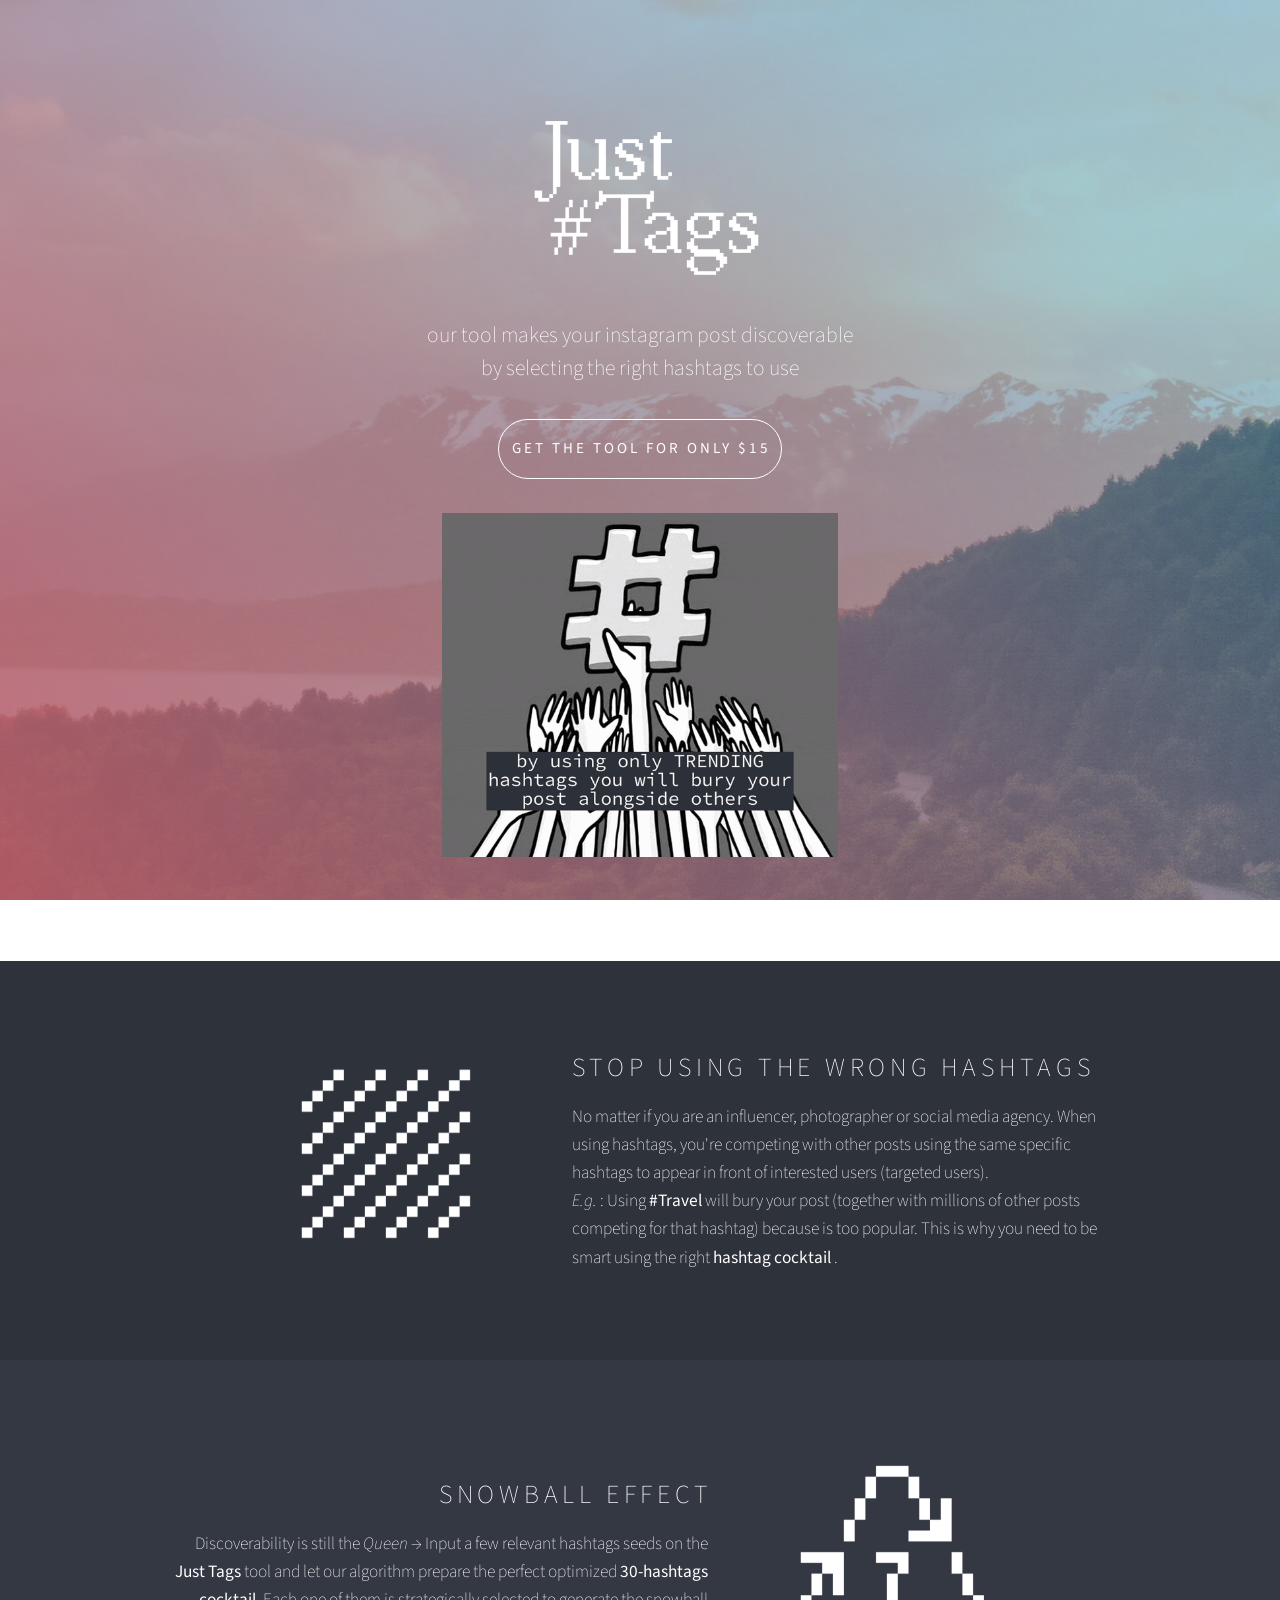
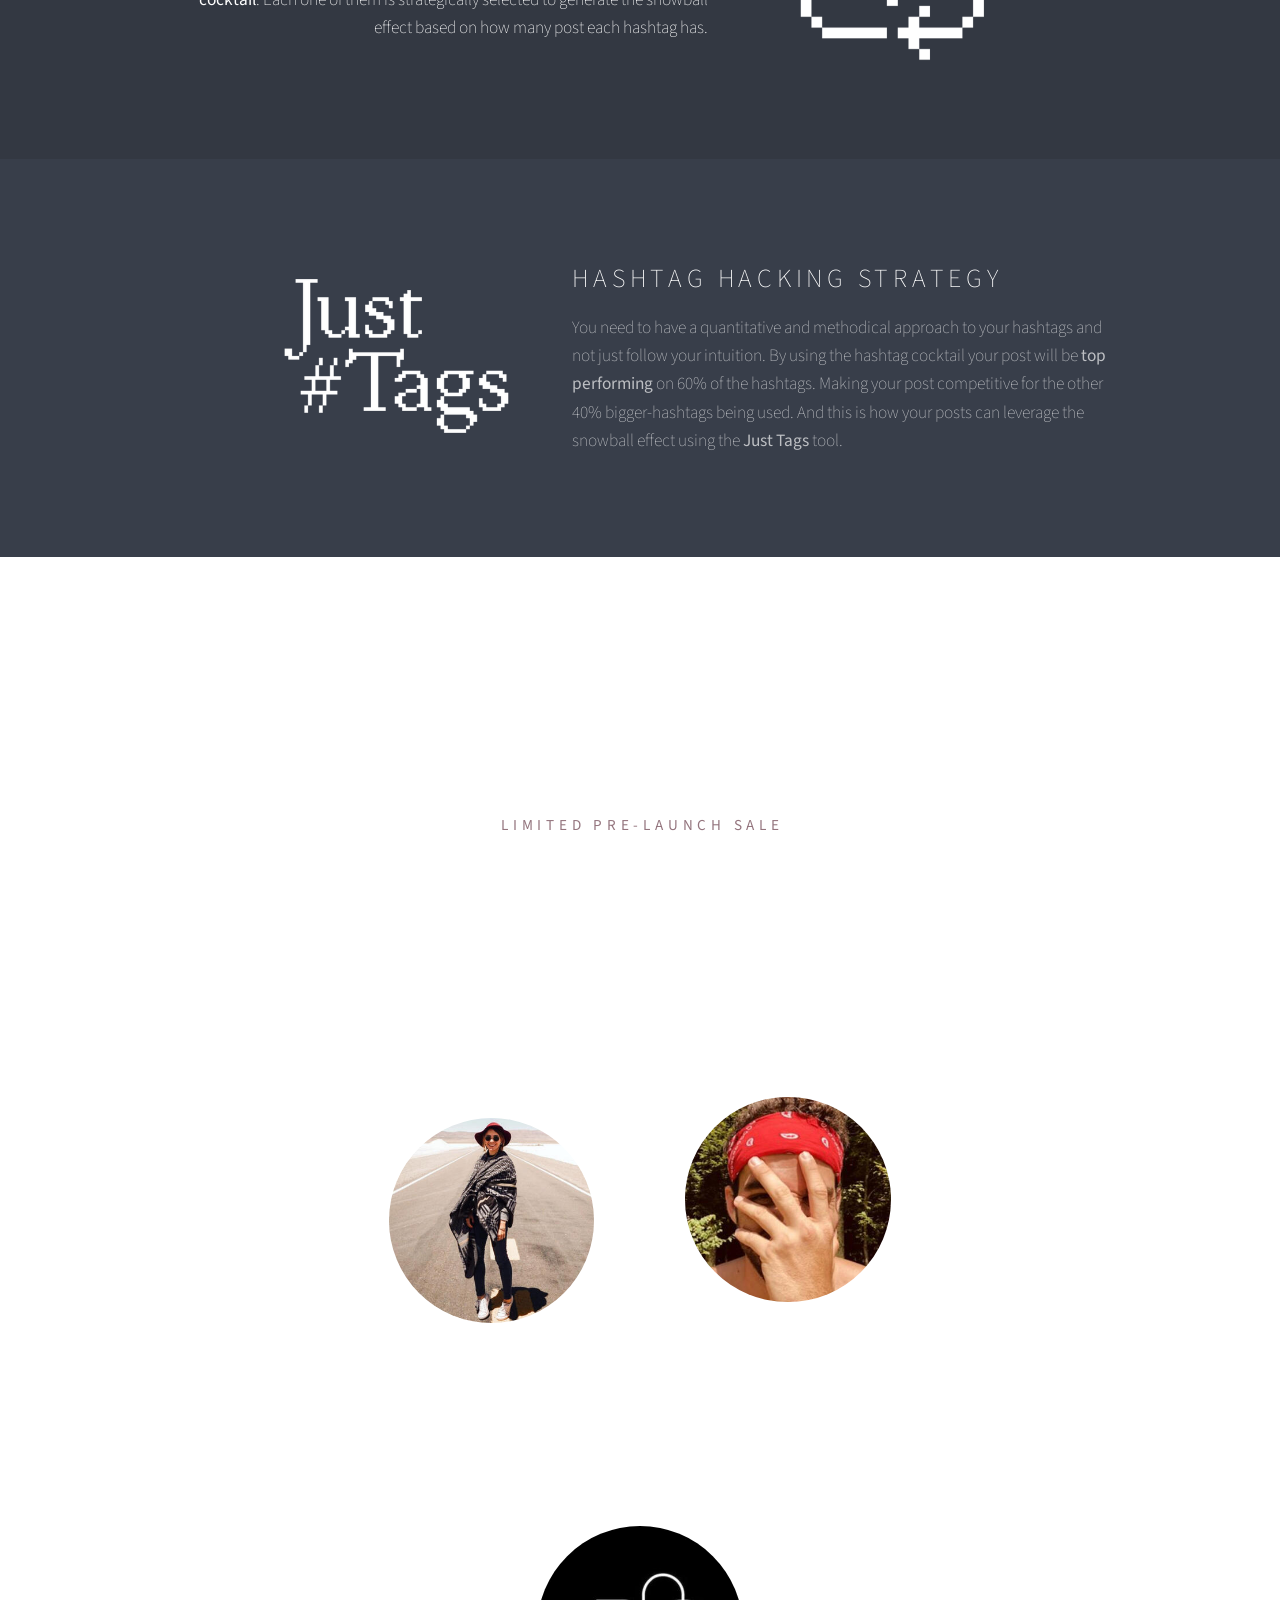
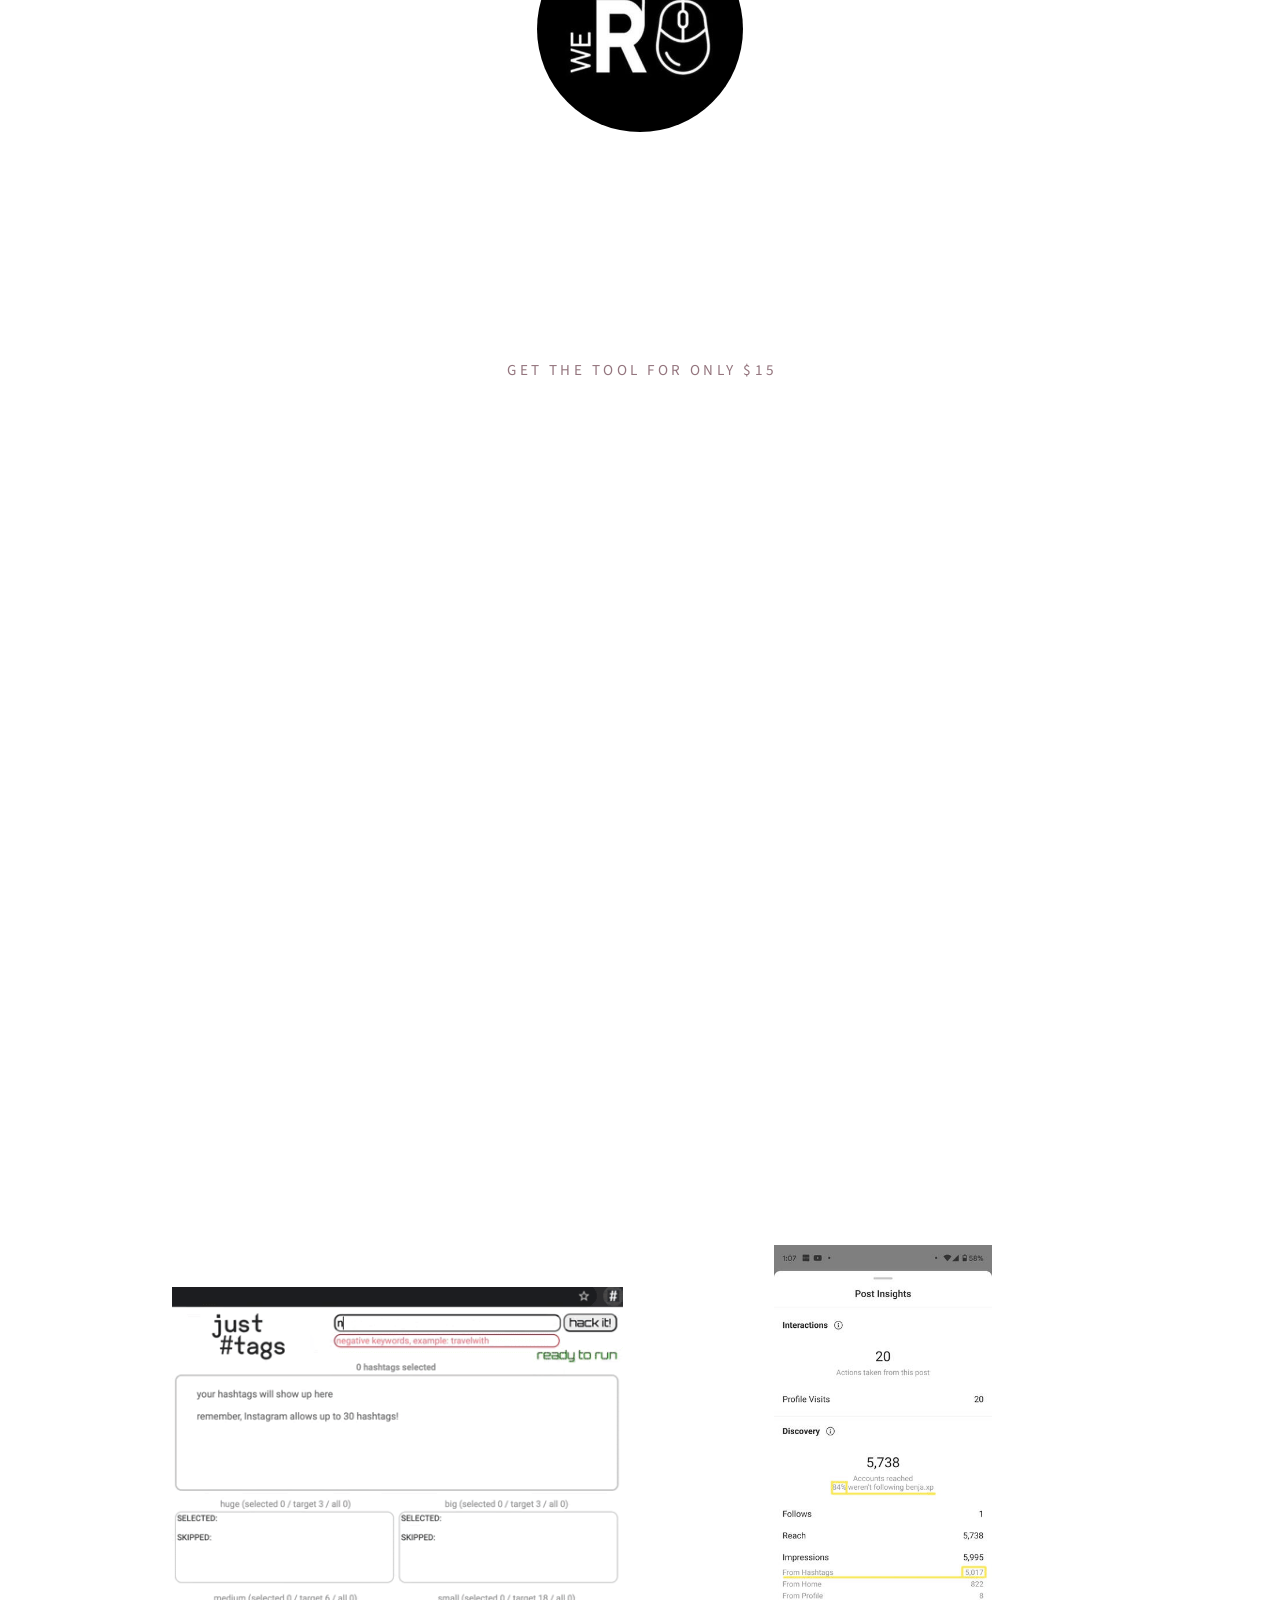
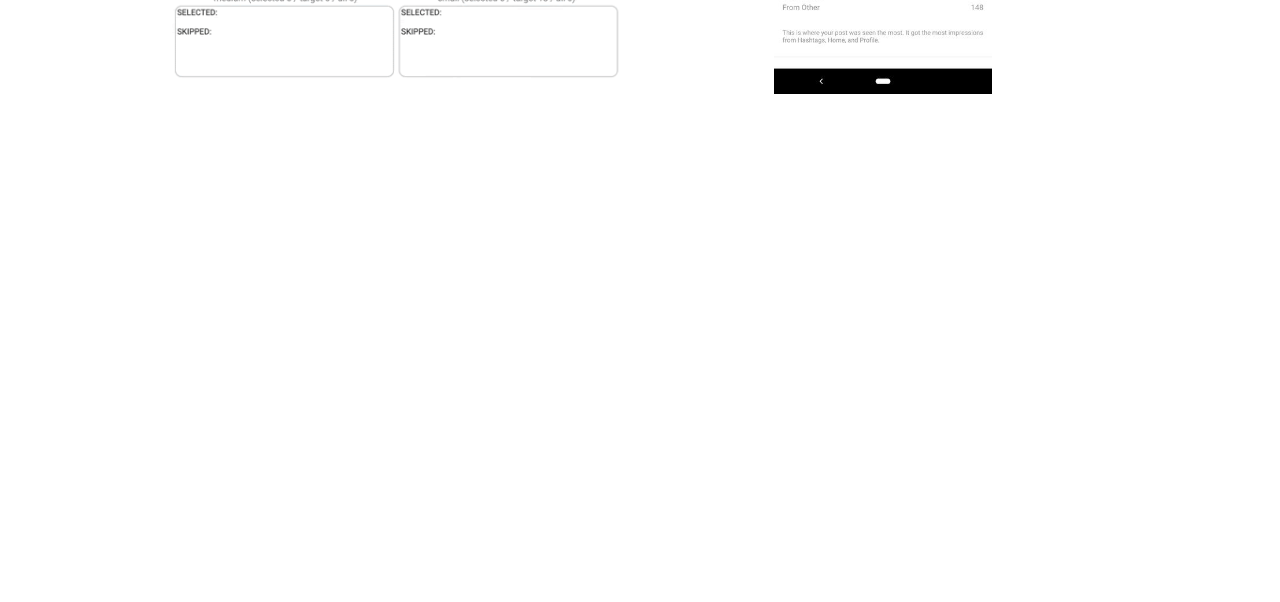
==== commit 219fe0ad: "Update index.html" ====
--- a/index.html
+++ b/index.html
@@ -5483,7 +5483,7 @@
                             <h1 id="text01">our tool makes your instagram post discoverable<br/>by selecting the right hashtags to use</h1>
                             <ul id="buttons01" class="buttons">
                                 <li>
-                                    <a onClick="if ('ga' in window) {tracker = ga.getAll()[0];if (tracker) {tracker.send('event', { eventCategory: 'button', eventAction: 'click', eventLabel: 'button1'});console.log('sent');} else {console.log('no tracker');}} else {console.log('no ga');}" href="./checkout.html" class="button n01" style="font-size: 15.1px;" id="button1">get the tool now for only $15!</a>
+                                    <a onClick="if ('ga' in window) {tracker = ga.getAll()[0];if (tracker) {tracker.send('event', { eventCategory: 'button', eventAction: 'click', eventLabel: 'button1'});console.log('sent');} else {console.log('no tracker');}} else {console.log('no ga');}" href="./checkout.html" class="button n01" style="font-size: 15.1px;" id="button1">get the tool for only $15</a>
                                 </li>
                             </ul>
                             <div id="image10" class="image" data-position="center">
@@ -5557,7 +5557,7 @@
                             <p id="text04">hack the # strategy with our algorithm</p>
                             <ul id="buttons03" class="buttons">
                                 <li>
-                                    <a onClick="if ('ga' in window) {tracker = ga.getAll()[0];if (tracker) {tracker.send('event', { eventCategory: 'button', eventAction: 'click', eventLabel: 'button2'});console.log('sent');} else {console.log('no tracker');}} else {console.log('no ga');}" href="./checkout.html" class="button n01" id="button2">Get The Tool Now, limited pre-launch sale</a>
+                                    <a onClick="if ('ga' in window) {tracker = ga.getAll()[0];if (tracker) {tracker.send('event', { eventCategory: 'button', eventAction: 'click', eventLabel: 'button2'});console.log('sent');} else {console.log('no tracker');}} else {console.log('no ga');}" href="./checkout.html" class="button n01" id="button2">Limited pre-launch sale</a>
                                 </li>
                             </ul>
                         </div>
@@ -5613,7 +5613,7 @@
                         <div class="inner">
                             <ul id="buttons02" class="buttons">
                                 <li>
-                                    <a onClick="if ('ga' in window) {tracker = ga.getAll()[0];if (tracker) {tracker.send('event', { eventCategory: 'button', eventAction: 'click', eventLabel: 'button3'});console.log('sent');} else {console.log('no tracker');}} else {console.log('no ga');}" href="./checkout.html" class="button n01" id="button3">Get The Tool Now for only $15</a>
+                                    <a onClick="if ('ga' in window) {tracker = ga.getAll()[0];if (tracker) {tracker.send('event', { eventCategory: 'button', eventAction: 'click', eventLabel: 'button3'});console.log('sent');} else {console.log('no tracker');}} else {console.log('no ga');}" href="./checkout.html" class="button n01" id="button3">Get The Tool for only $15</a>
                                 </li>
                             </ul>
                         </div>
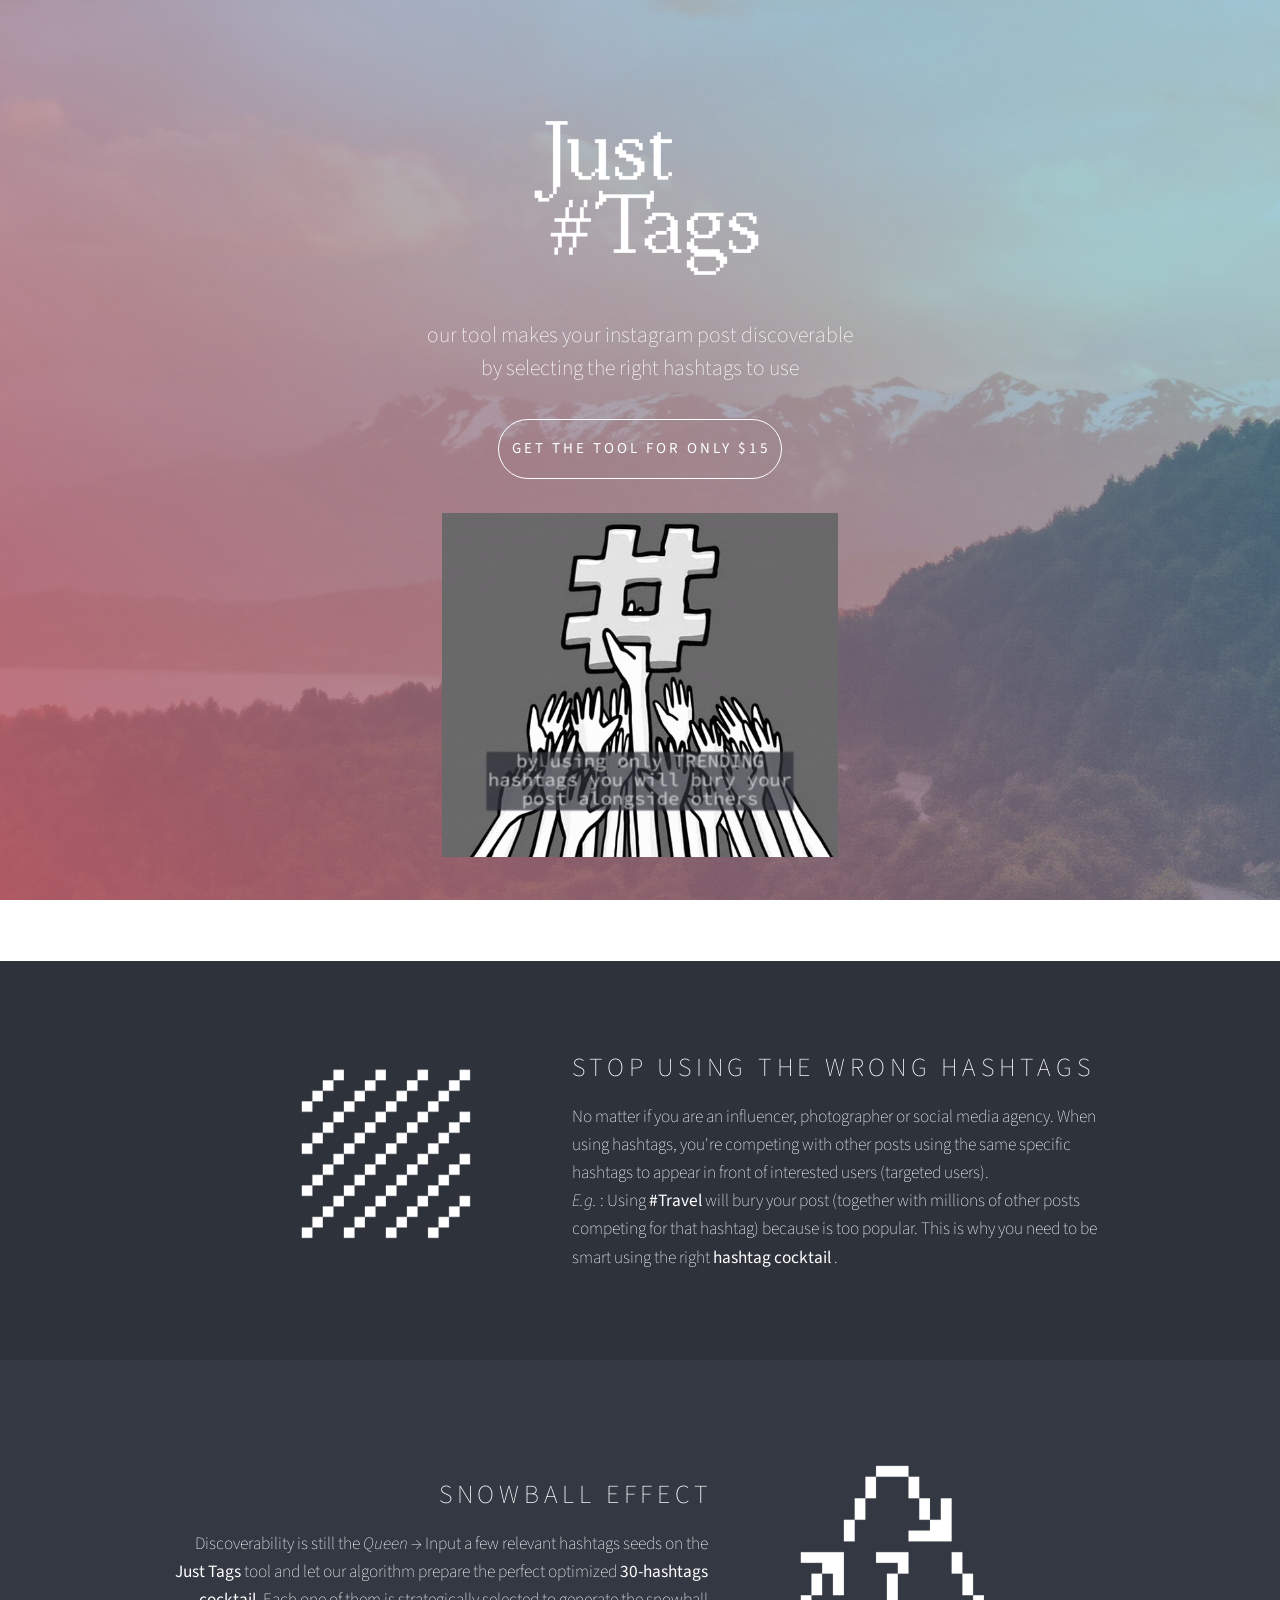
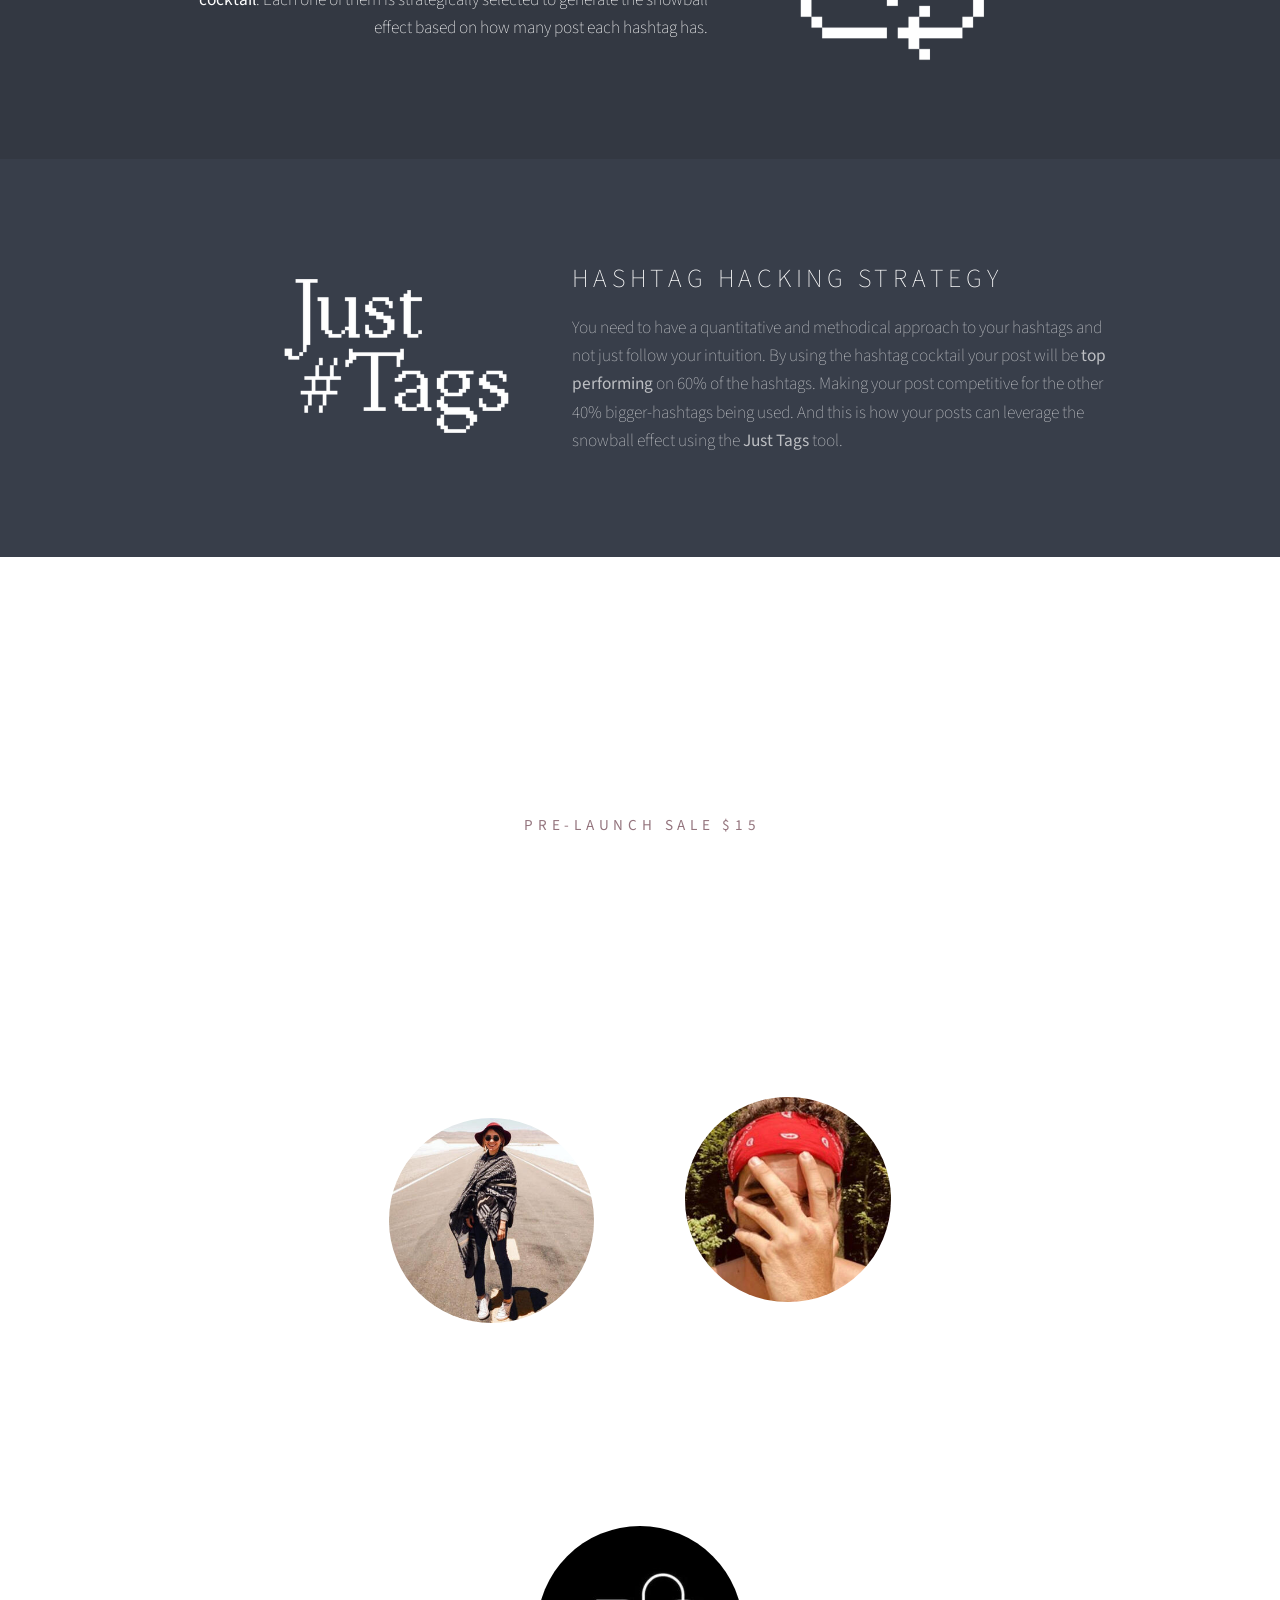
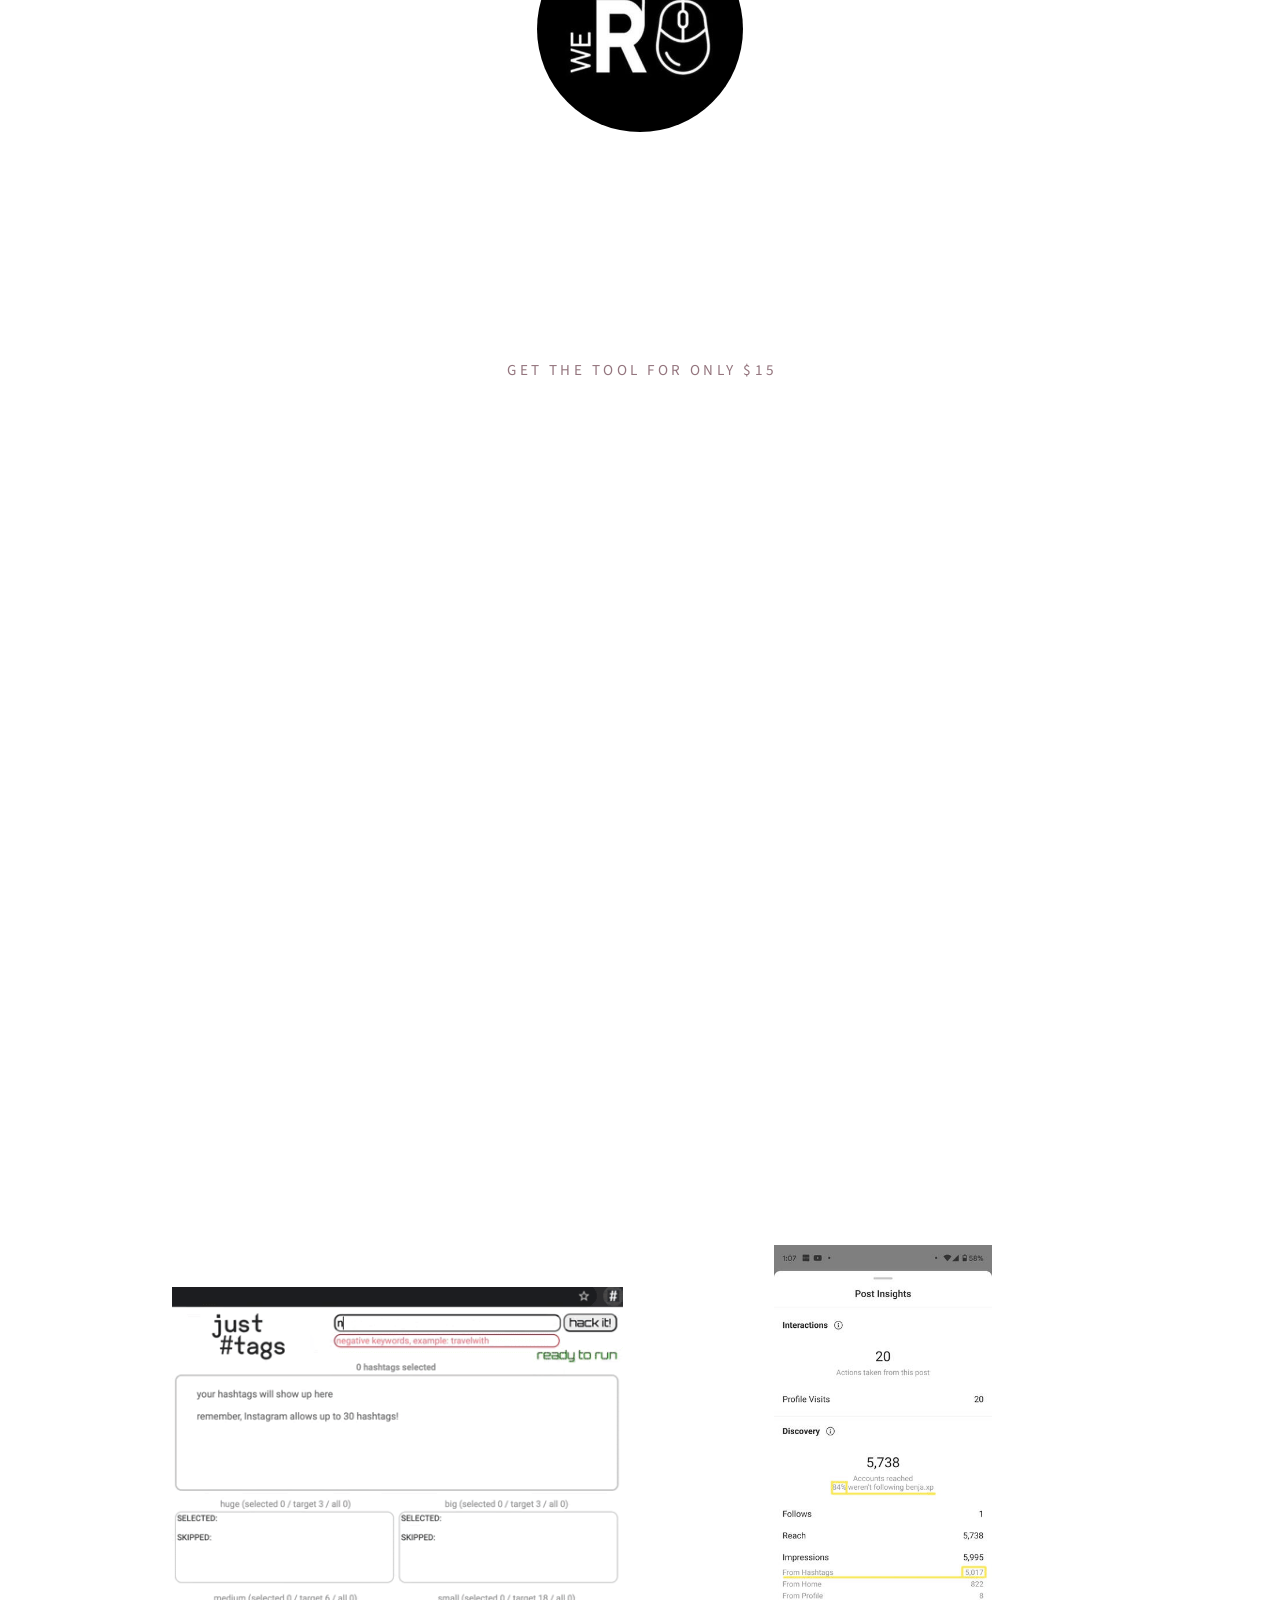
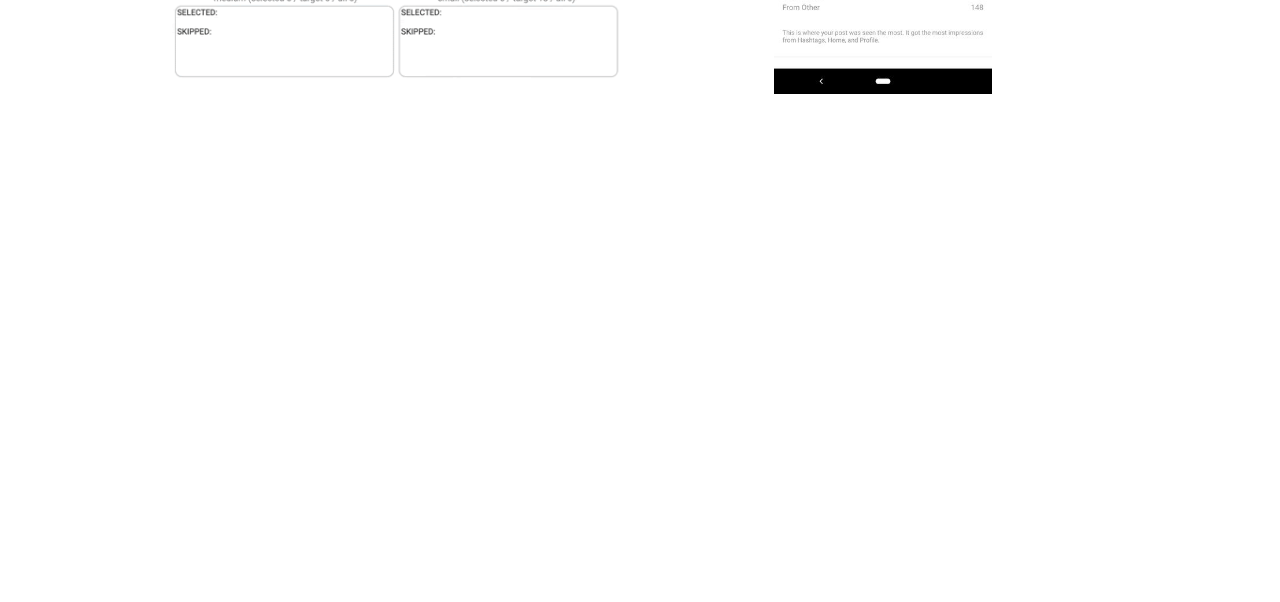
==== commit 9eaa80fb: "Update index.html" ====
--- a/index.html
+++ b/index.html
@@ -5557,7 +5557,7 @@
                             <p id="text04">hack the # strategy with our algorithm</p>
                             <ul id="buttons03" class="buttons">
                                 <li>
-                                    <a onClick="if ('ga' in window) {tracker = ga.getAll()[0];if (tracker) {tracker.send('event', { eventCategory: 'button', eventAction: 'click', eventLabel: 'button2'});console.log('sent');} else {console.log('no tracker');}} else {console.log('no ga');}" href="./checkout.html" class="button n01" id="button2">Limited pre-launch sale</a>
+                                    <a onClick="if ('ga' in window) {tracker = ga.getAll()[0];if (tracker) {tracker.send('event', { eventCategory: 'button', eventAction: 'click', eventLabel: 'button2'});console.log('sent');} else {console.log('no tracker');}} else {console.log('no ga');}" href="./checkout.html" class="button n01" id="button2">Pre-launch Sale $15</a>
                                 </li>
                             </ul>
                         </div>
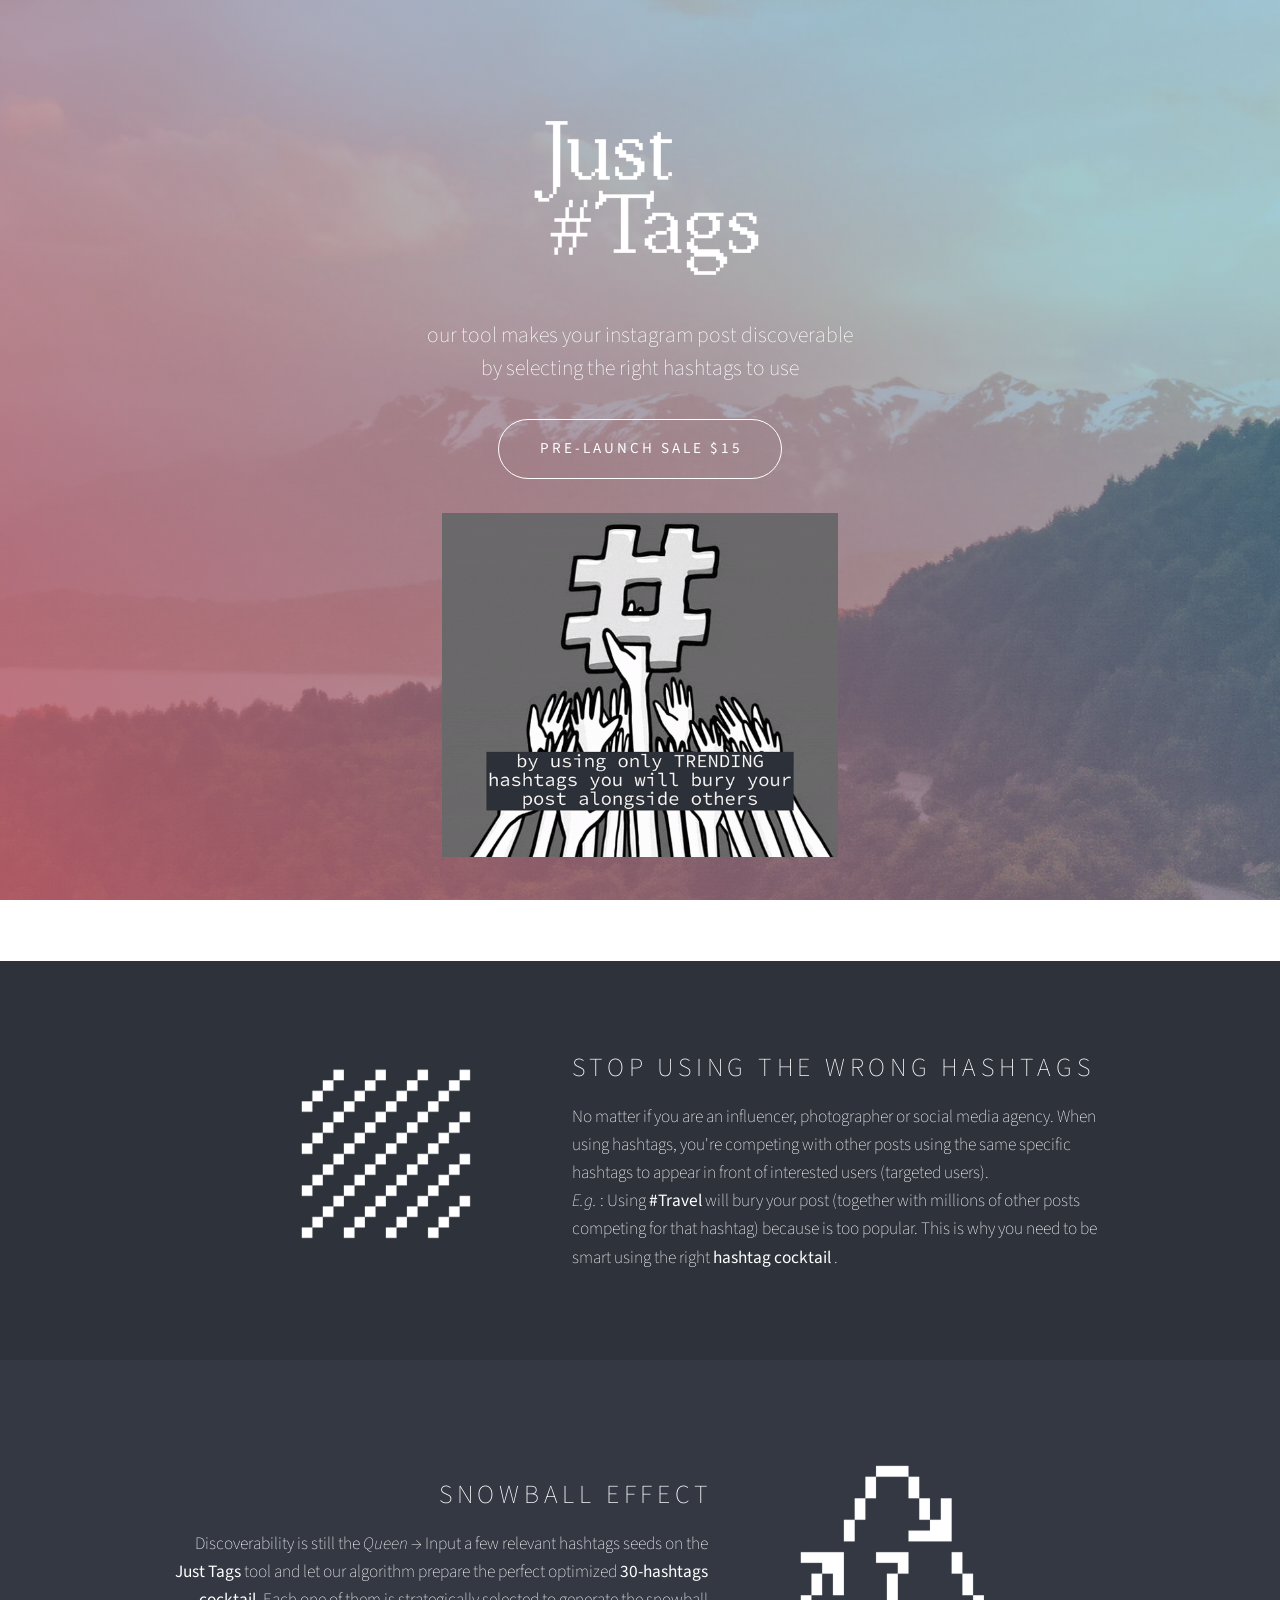
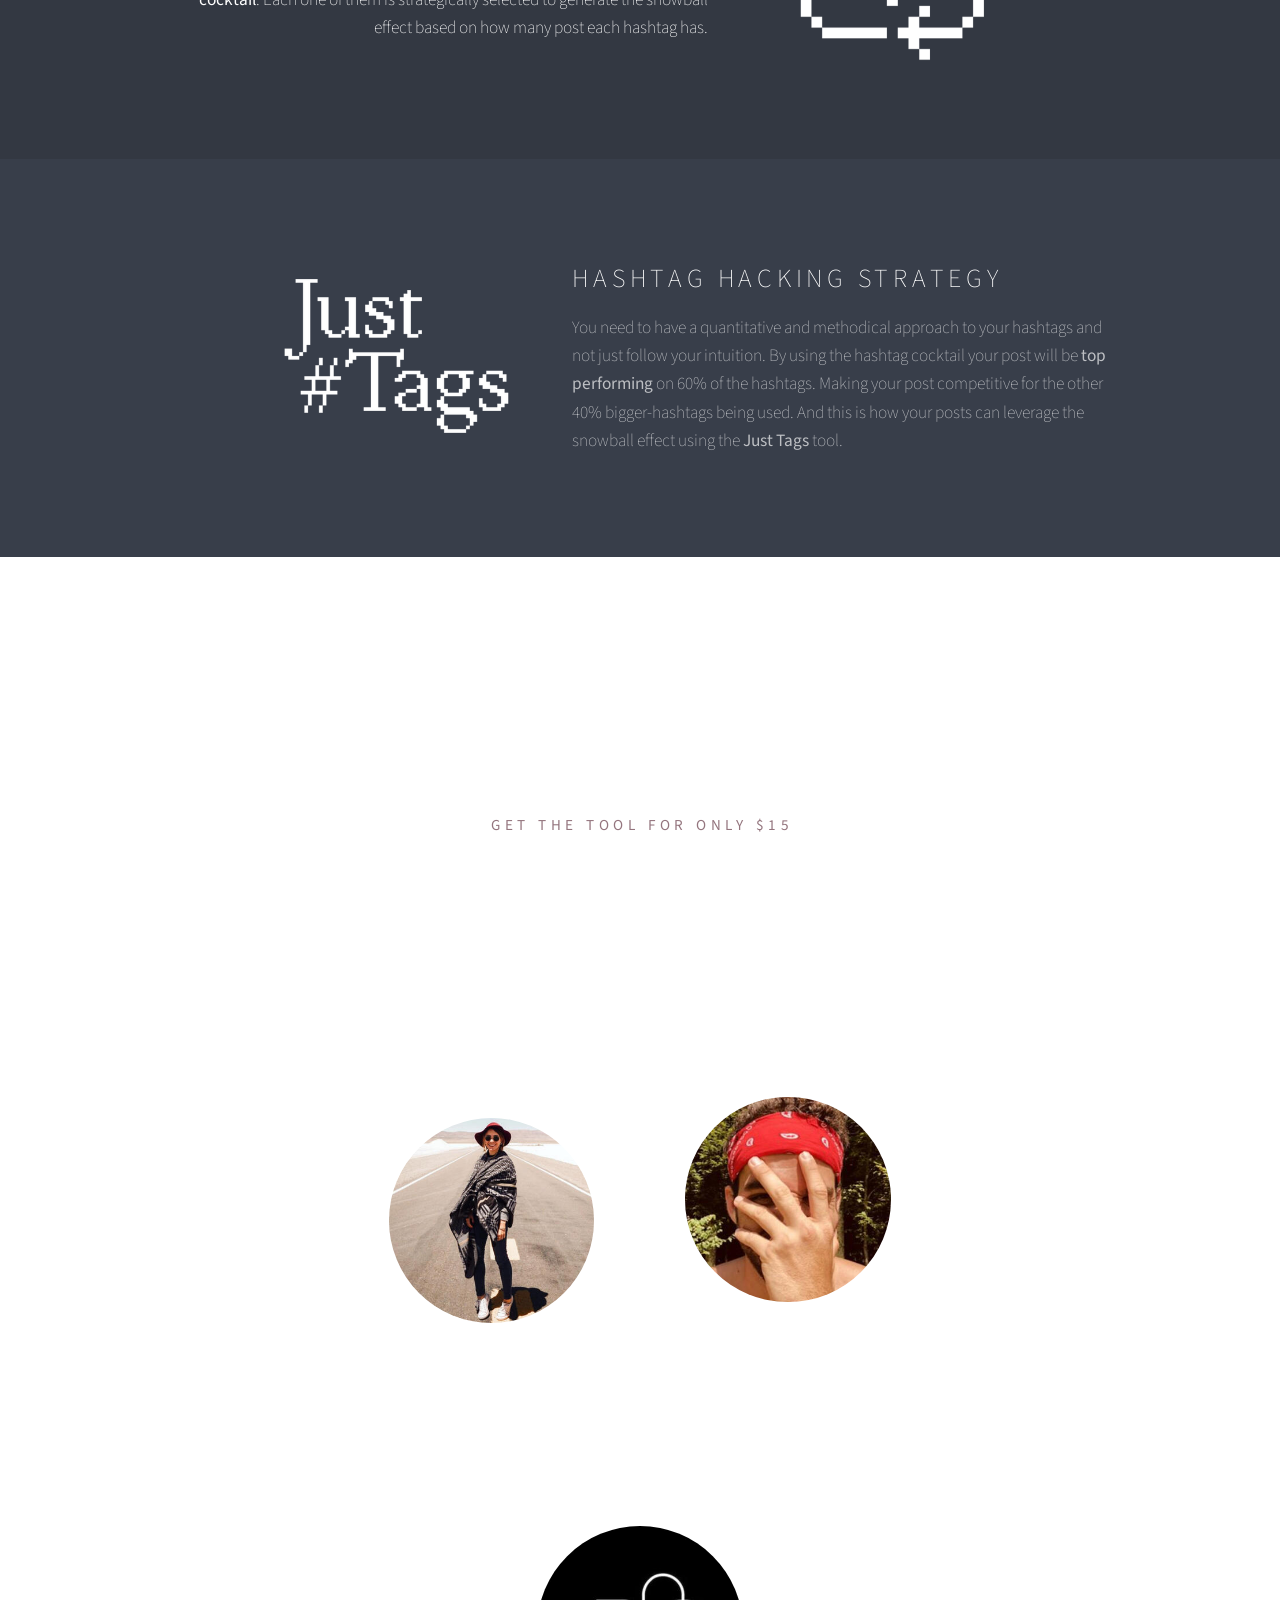
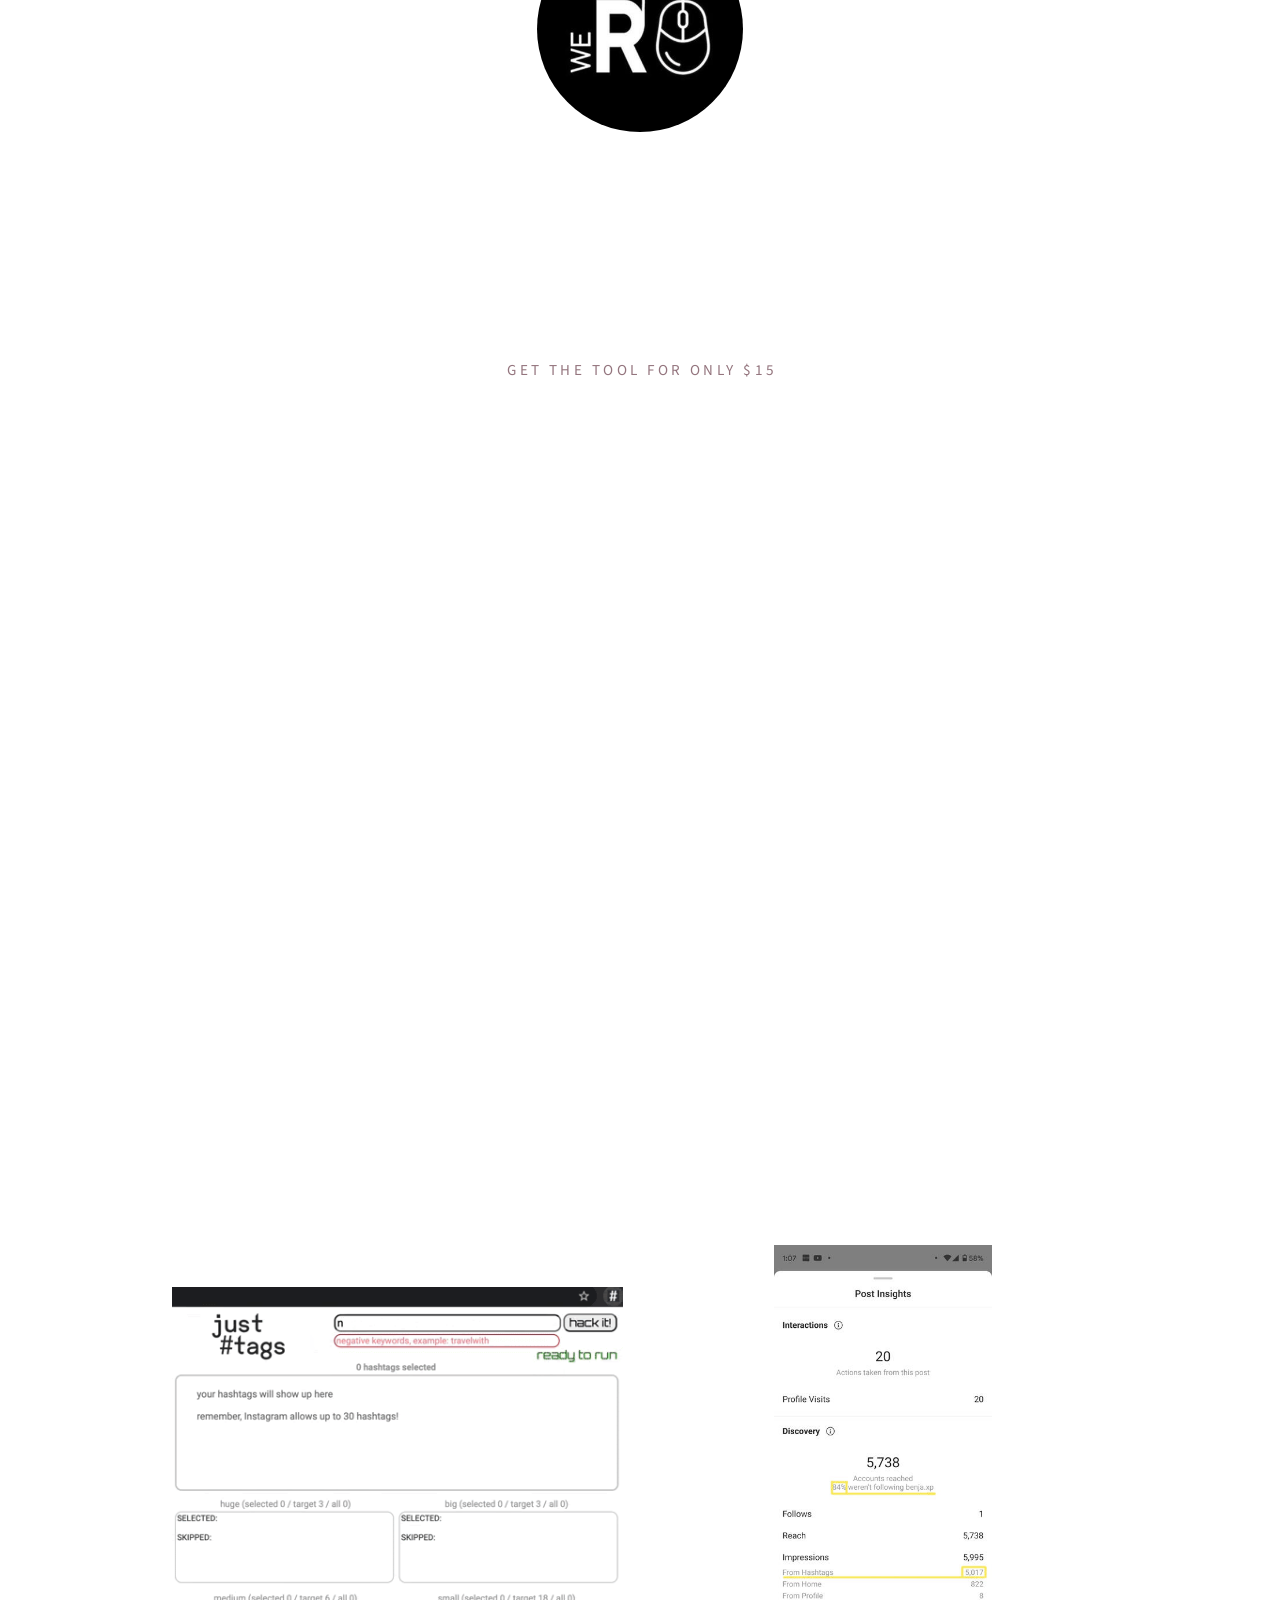
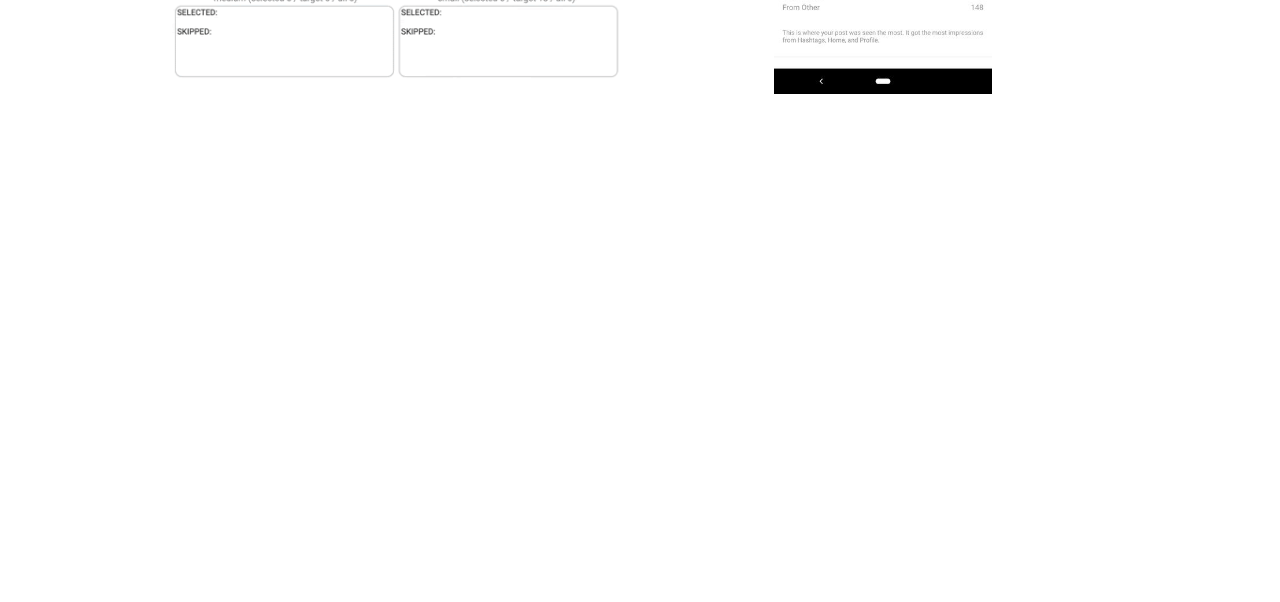
==== commit 32972b43: "Update index.html" ====
--- a/index.html
+++ b/index.html
@@ -5483,7 +5483,10 @@
                             <h1 id="text01">our tool makes your instagram post discoverable<br/>by selecting the right hashtags to use</h1>
                             <ul id="buttons01" class="buttons">
                                 <li>
-                                    <a onClick="if ('ga' in window) {tracker = ga.getAll()[0];if (tracker) {tracker.send('event', { eventCategory: 'button', eventAction: 'click', eventLabel: 'button1'});console.log('sent');} else {console.log('no tracker');}} else {console.log('no ga');}" href="./checkout.html" class="button n01" style="font-size: 15.1px;" id="button1">get the tool for only $15</a>
+                                    <a onClick="if ('ga' in window) {tracker = ga.getAll()[0];if (tracker) {tracker.send('event', { eventCategory: 'button', eventAction: 'click', eventLabel: 'button1'});console.log('sent');} else {console.log('no tracker');}} else {console.log('no ga');}" href="./checkout.html"
+                                       class="button n01"
+                                       style="font-size: 15.1px;"
+                                       id="button1">Pre-Launch Sale $15</a>
                                 </li>
                             </ul>
                             <div id="image10" class="image" data-position="center">
@@ -5557,7 +5560,10 @@
                             <p id="text04">hack the # strategy with our algorithm</p>
                             <ul id="buttons03" class="buttons">
                                 <li>
-                                    <a onClick="if ('ga' in window) {tracker = ga.getAll()[0];if (tracker) {tracker.send('event', { eventCategory: 'button', eventAction: 'click', eventLabel: 'button2'});console.log('sent');} else {console.log('no tracker');}} else {console.log('no ga');}" href="./checkout.html" class="button n01" id="button2">Pre-launch Sale $15</a>
+                                    <a onClick="if ('ga' in window) {tracker = ga.getAll()[0];if (tracker) {tracker.send('event', { eventCategory: 'button', eventAction: 'click', eventLabel: 'button2'});console.log('sent');} else {console.log('no tracker');}} else {console.log('no ga');}"
+                                       href="./checkout.html"
+                                       class="button n01"
+                                       id="button2">Get The Tool For Only $15</a>
                                 </li>
                             </ul>
                         </div>
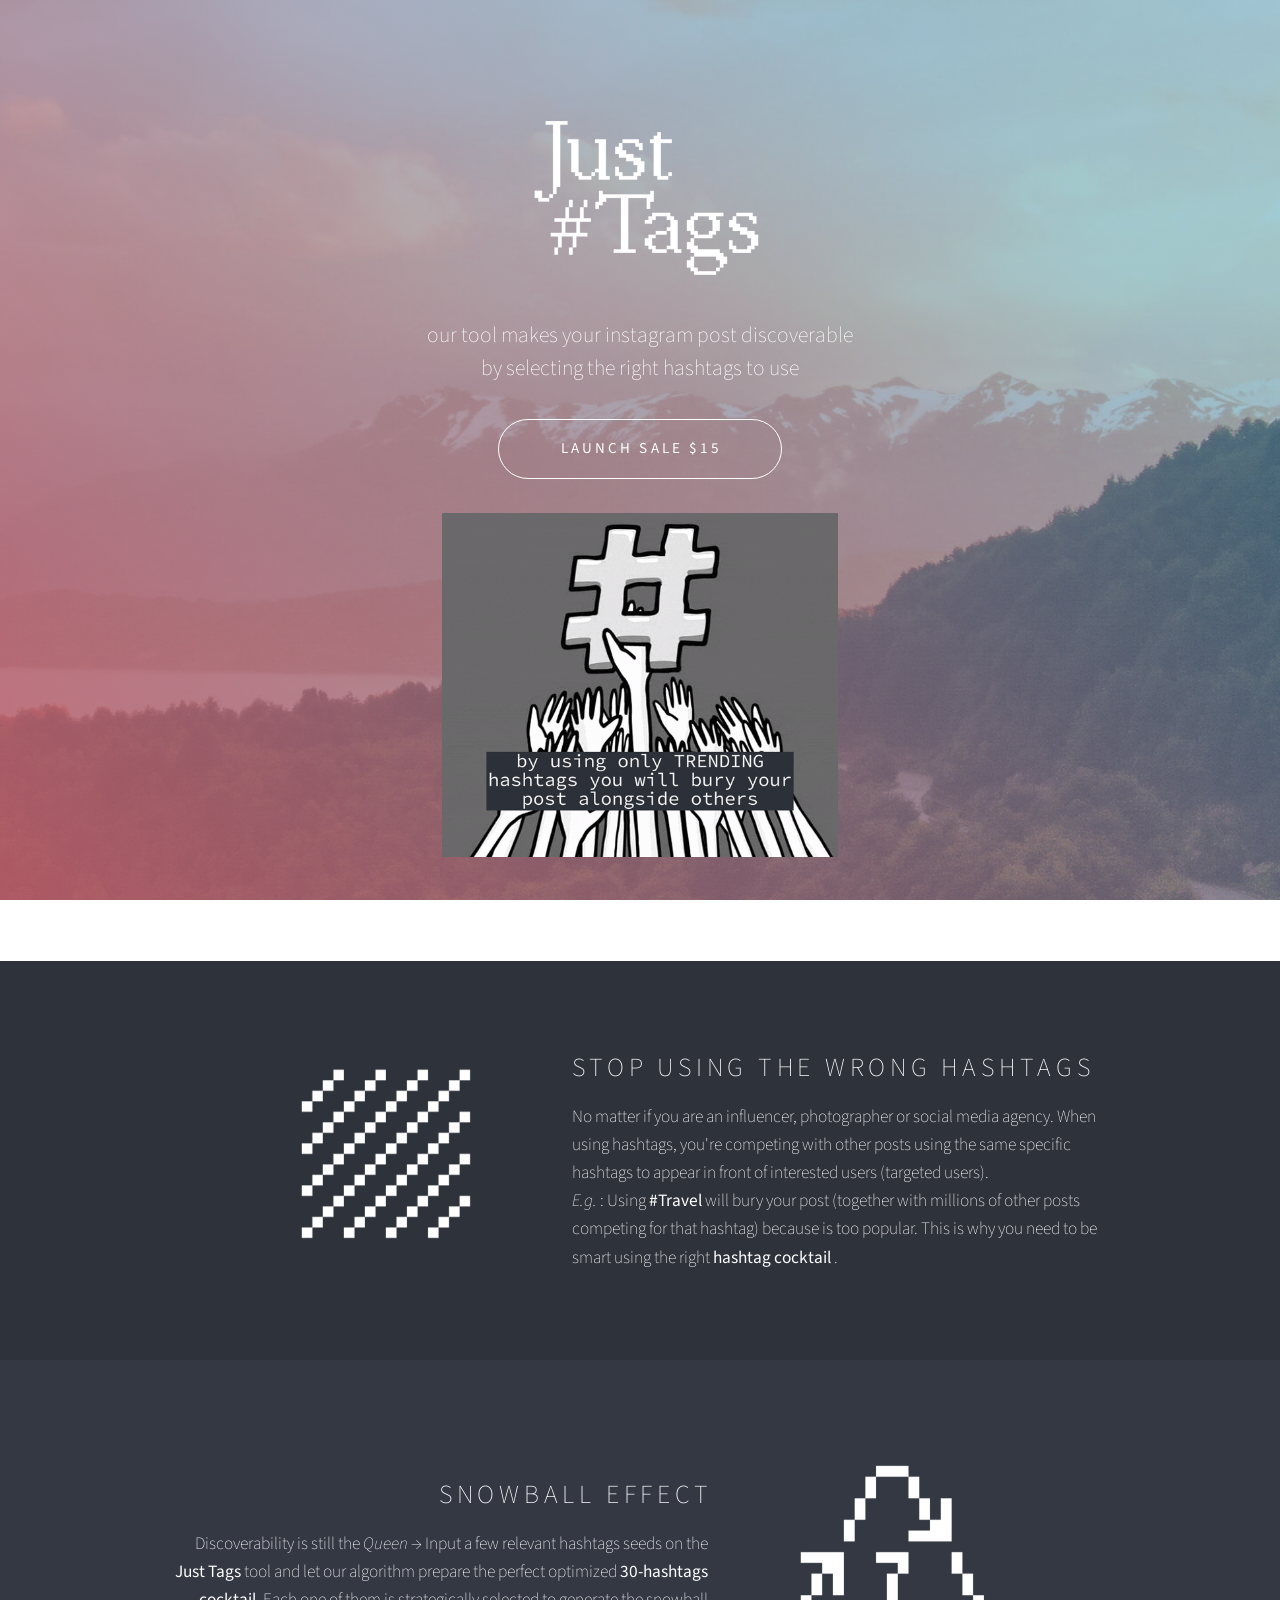
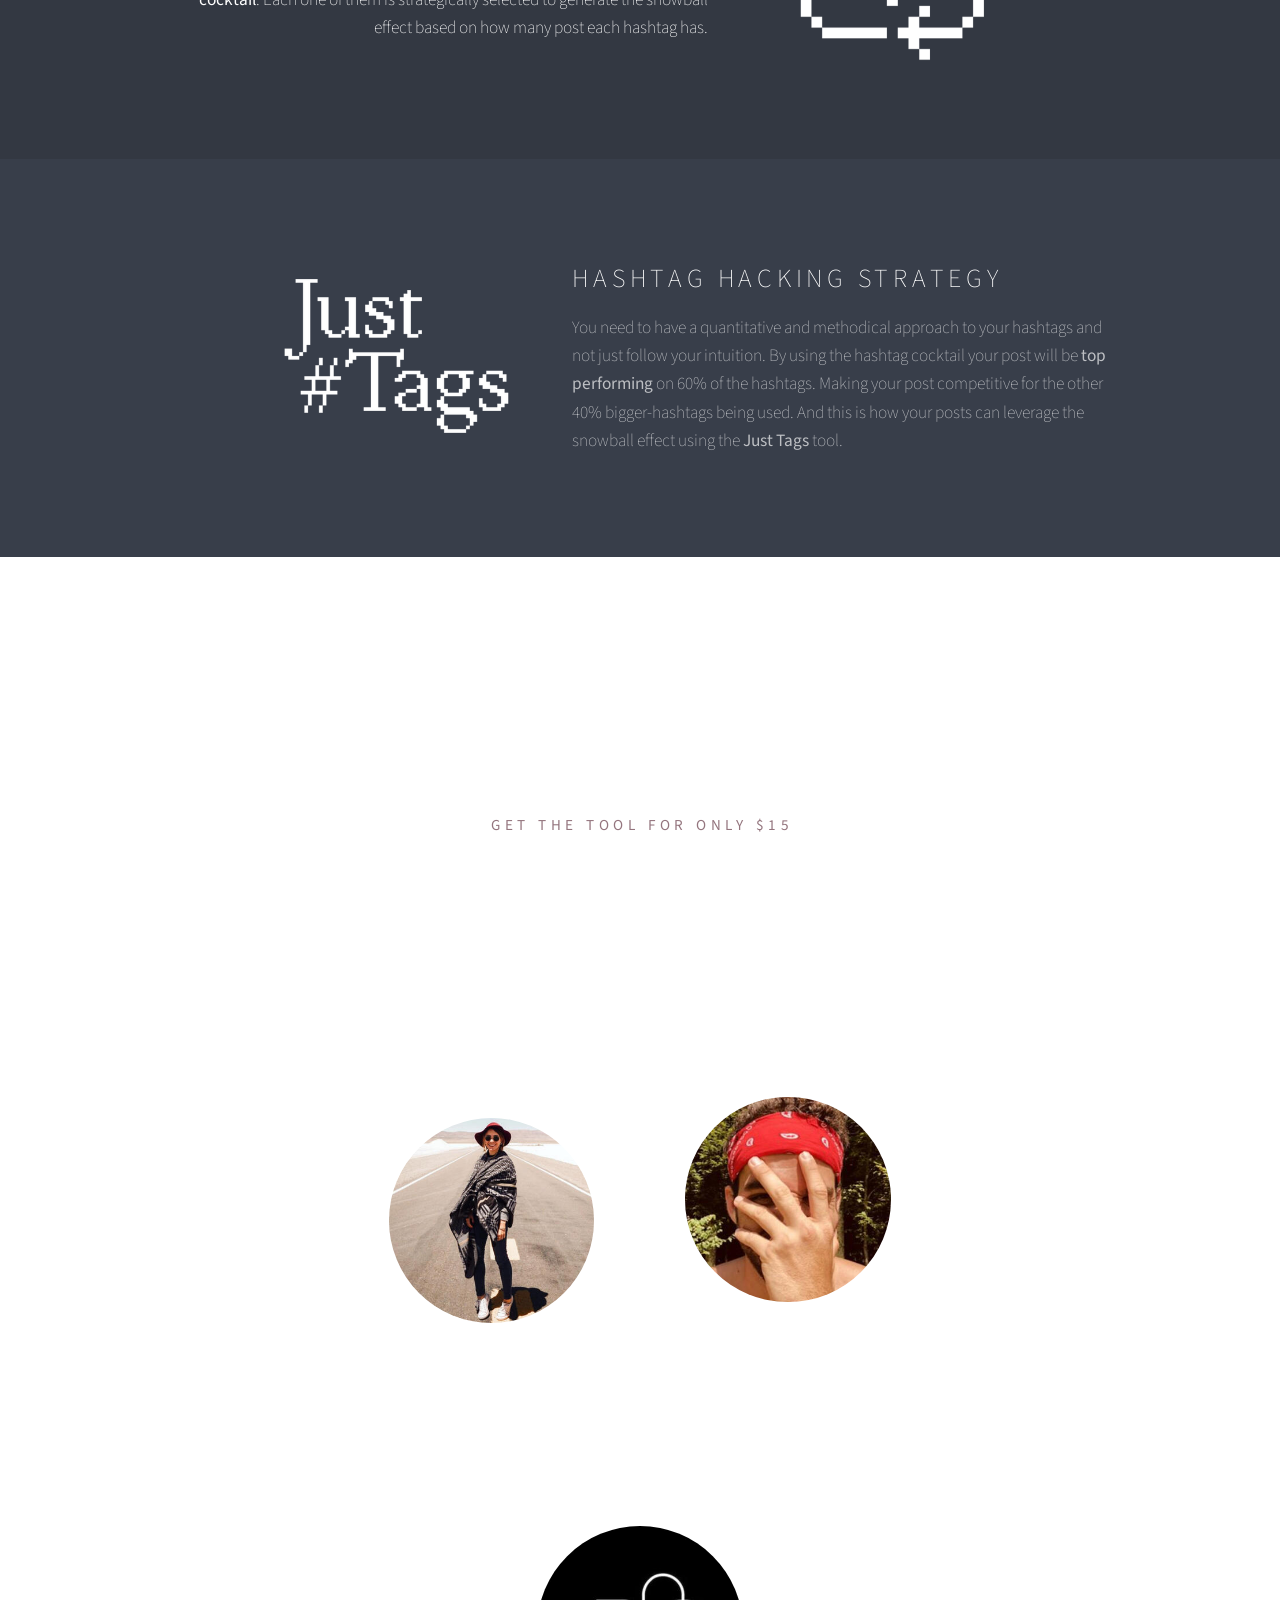
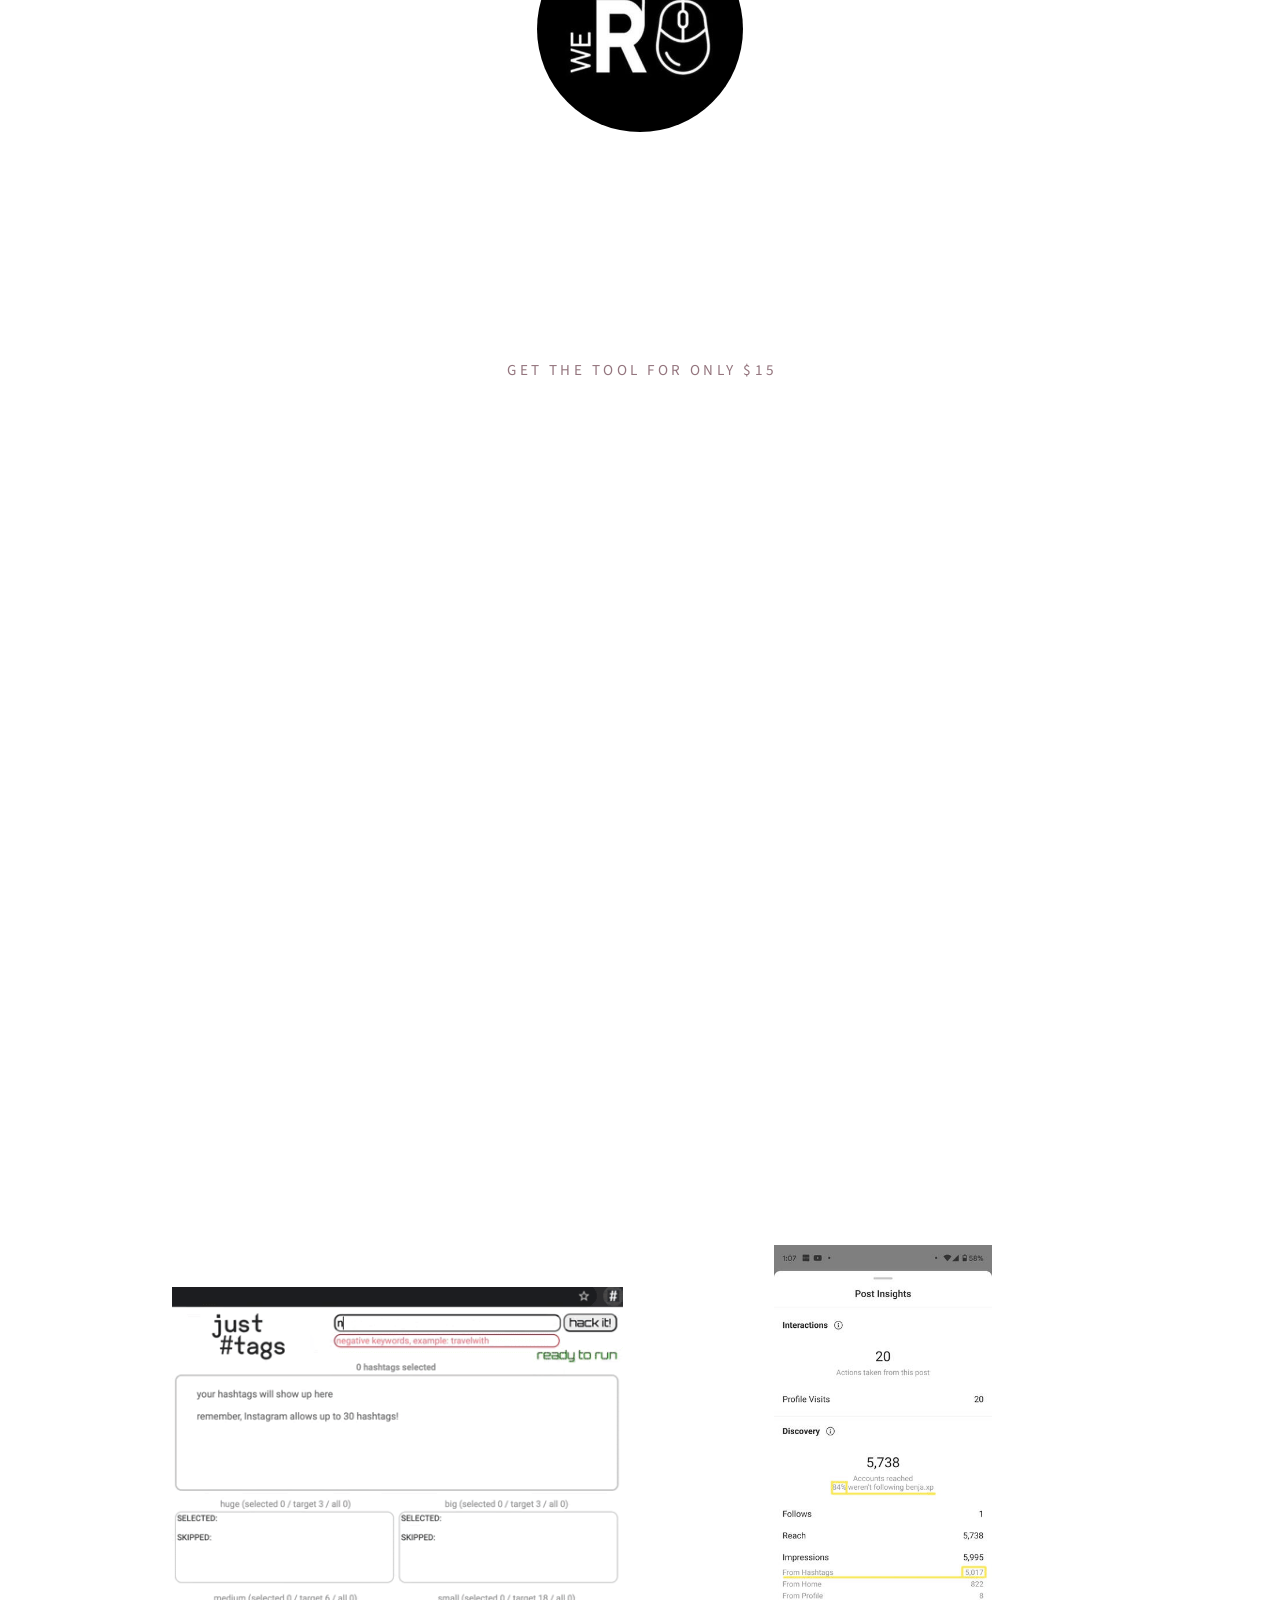
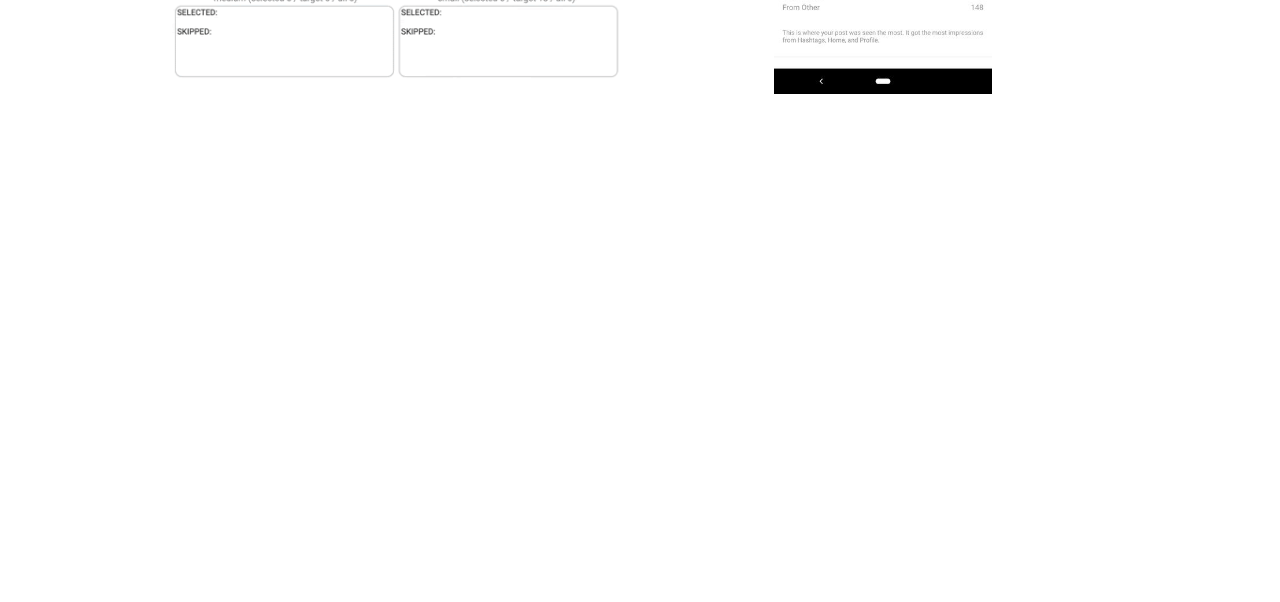
==== commit e455a7ab: "Update index.html" ====
--- a/index.html
+++ b/index.html
@@ -5486,7 +5486,7 @@
                                     <a onClick="if ('ga' in window) {tracker = ga.getAll()[0];if (tracker) {tracker.send('event', { eventCategory: 'button', eventAction: 'click', eventLabel: 'button1'});console.log('sent');} else {console.log('no tracker');}} else {console.log('no ga');}" href="./checkout.html"
                                        class="button n01"
                                        style="font-size: 15.1px;"
-                                       id="button1">Pre-Launch Sale $15</a>
+                                       id="button1">Launch Sale $15</a>
                                 </li>
                             </ul>
                             <div id="image10" class="image" data-position="center">
@@ -5619,7 +5619,10 @@
                         <div class="inner">
                             <ul id="buttons02" class="buttons">
                                 <li>
-                                    <a onClick="if ('ga' in window) {tracker = ga.getAll()[0];if (tracker) {tracker.send('event', { eventCategory: 'button', eventAction: 'click', eventLabel: 'button3'});console.log('sent');} else {console.log('no tracker');}} else {console.log('no ga');}" href="./checkout.html" class="button n01" id="button3">Get The Tool for only $15</a>
+                                    <a onClick="if ('ga' in window) {tracker = ga.getAll()[0];if (tracker) {tracker.send('event', { eventCategory: 'button', eventAction: 'click', eventLabel: 'button3'});console.log('sent');} else {console.log('no tracker');}} else {console.log('no ga');}"
+                                       href="./checkout.html"
+                                       class="button n01"
+                                       id="button3">Get The Tool for only $15</a>
                                 </li>
                             </ul>
                         </div>
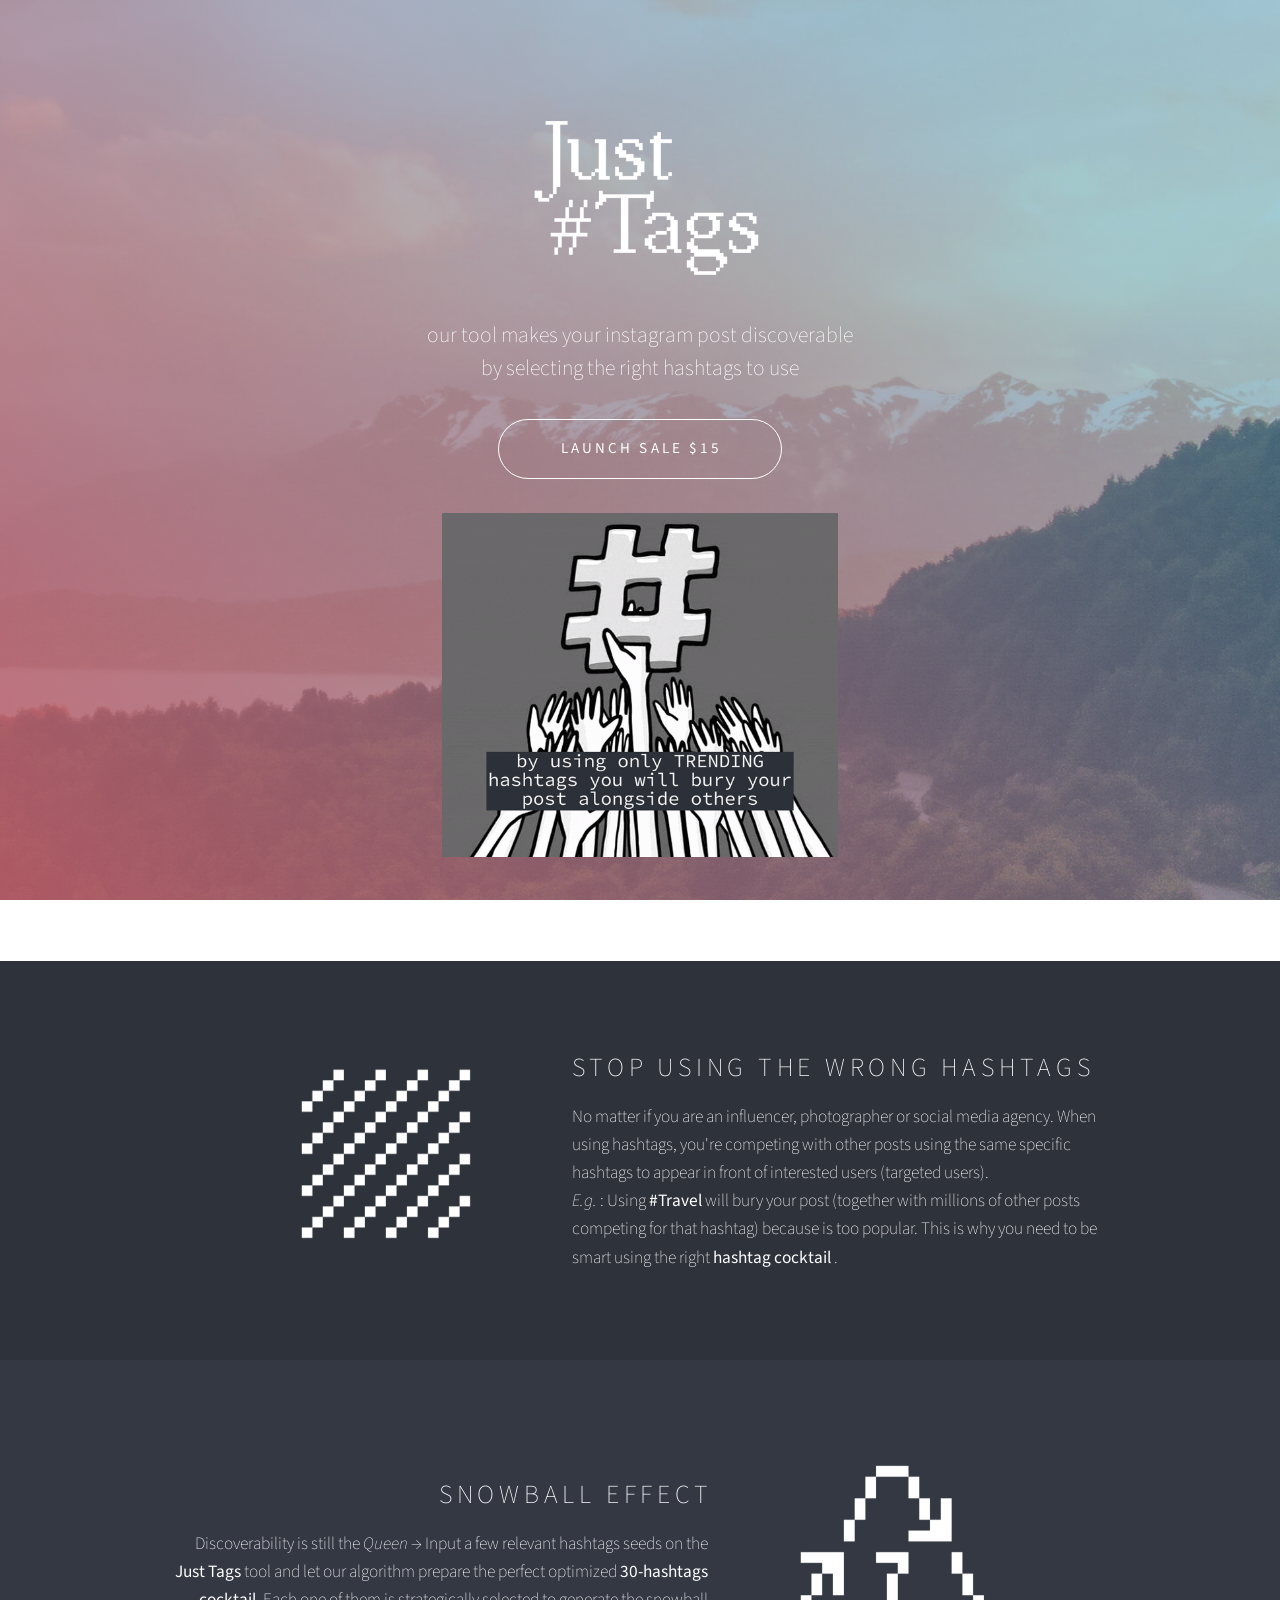
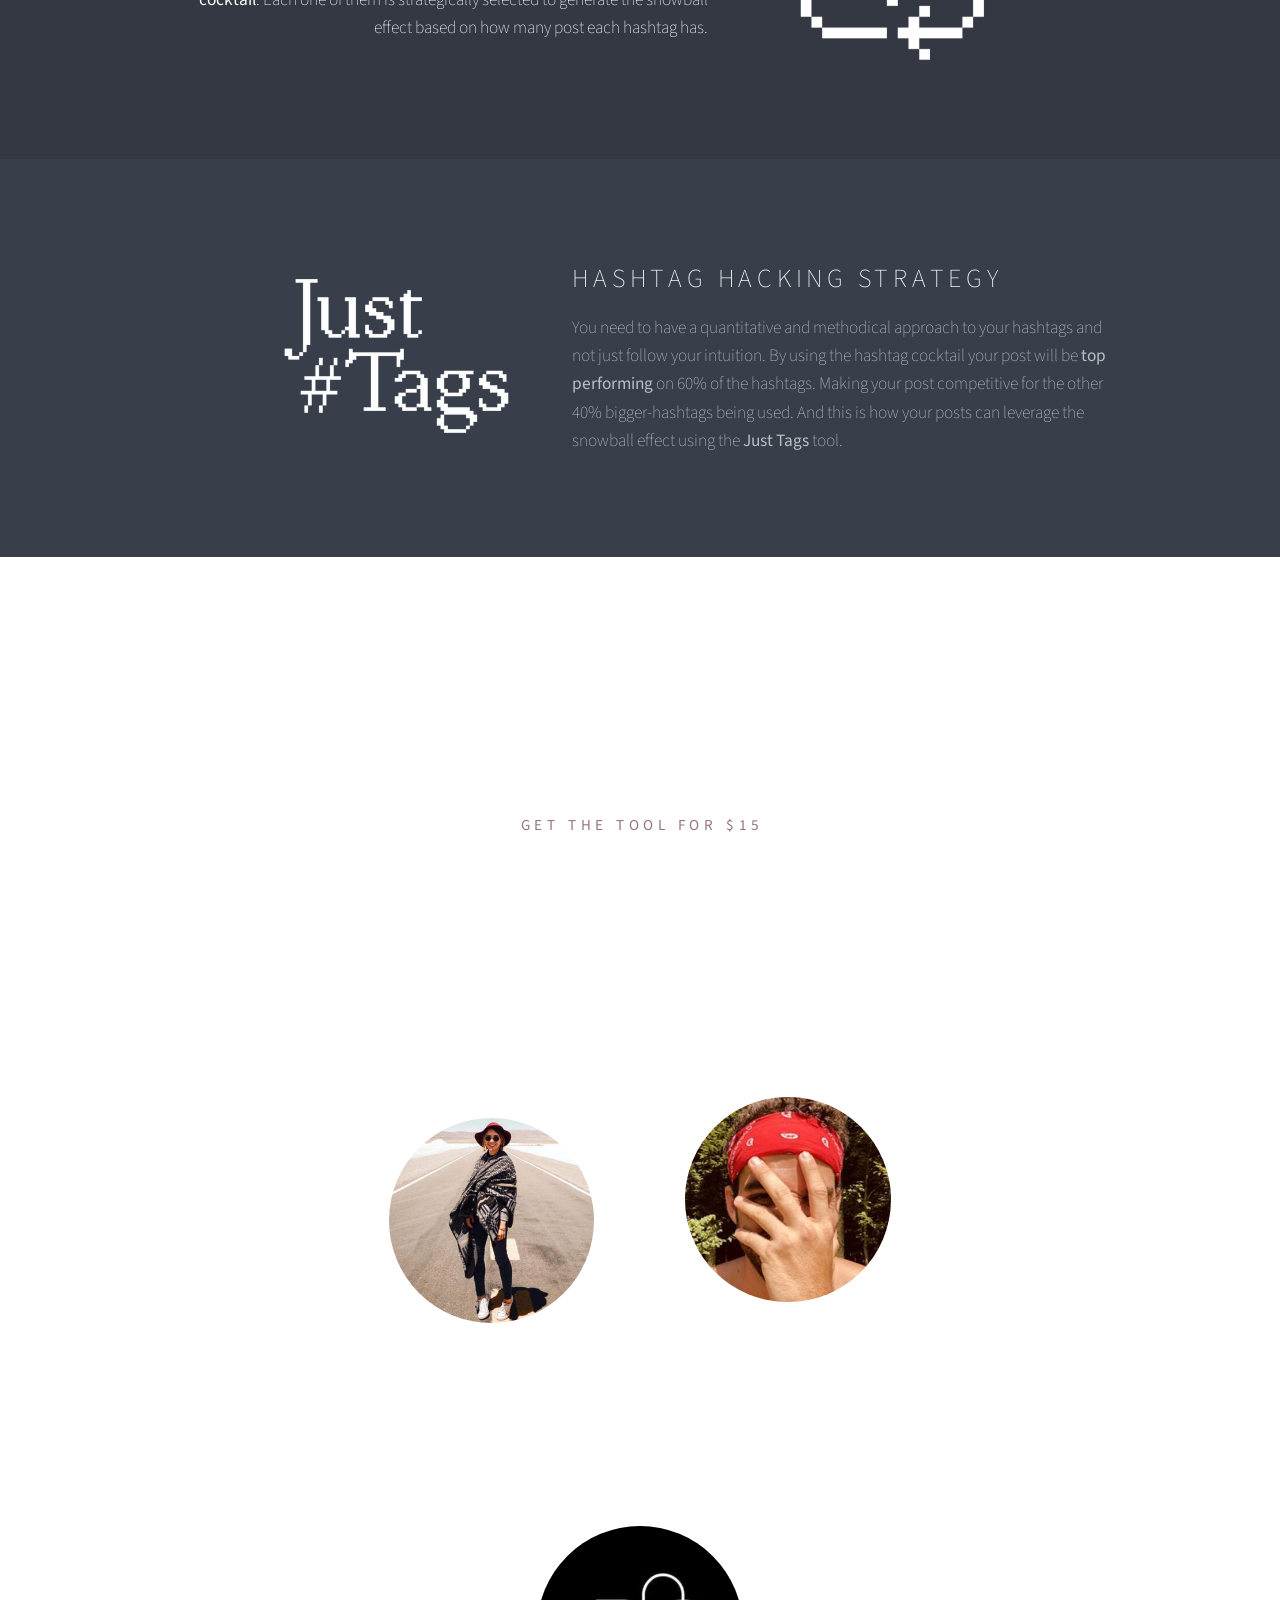
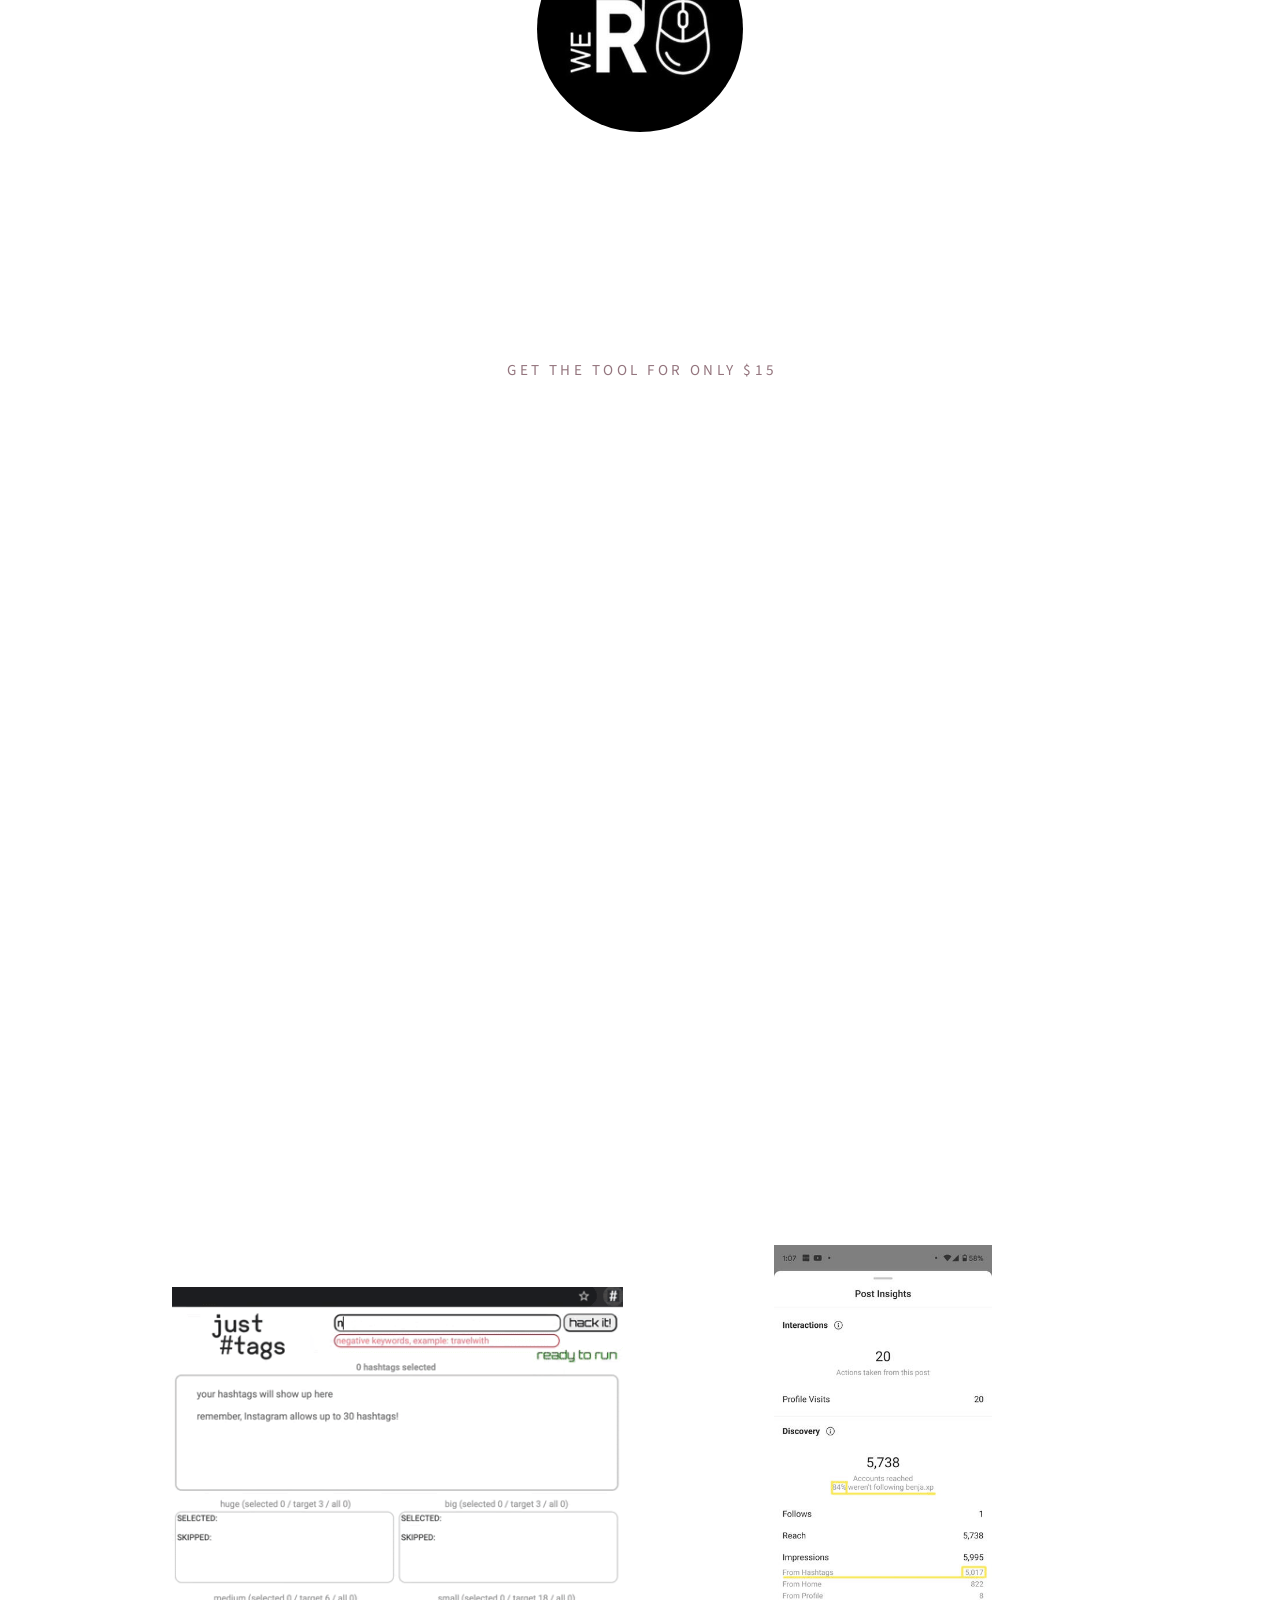
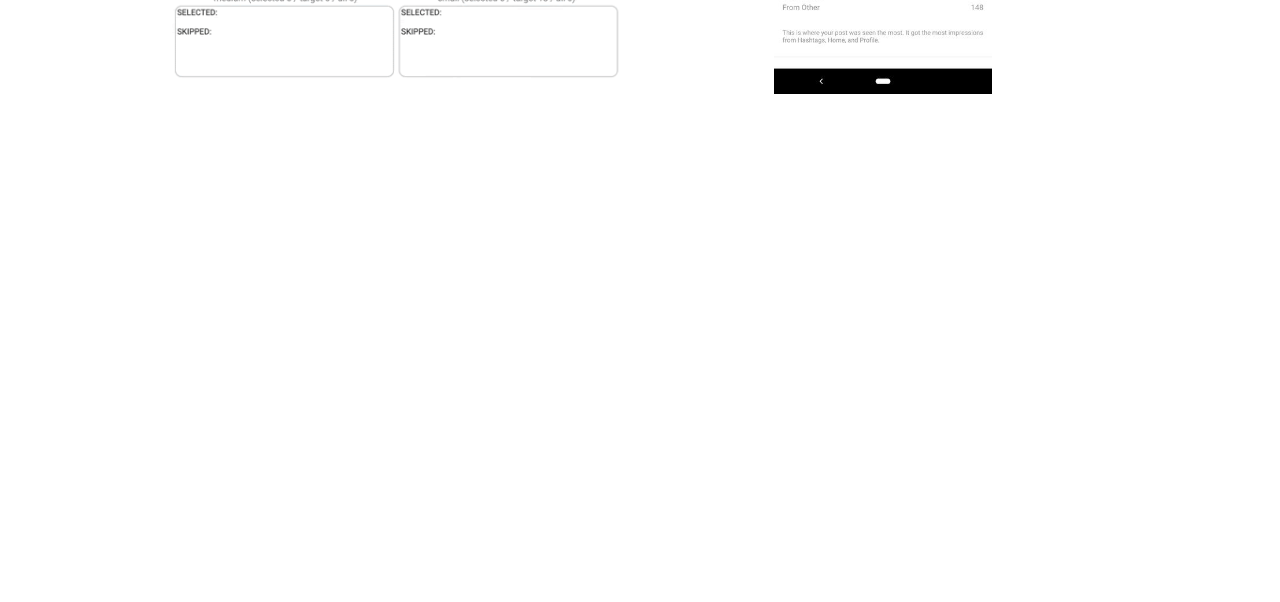
==== commit bbcf4d6d: "Update index.html" ====
--- a/index.html
+++ b/index.html
@@ -5563,7 +5563,7 @@
                                     <a onClick="if ('ga' in window) {tracker = ga.getAll()[0];if (tracker) {tracker.send('event', { eventCategory: 'button', eventAction: 'click', eventLabel: 'button2'});console.log('sent');} else {console.log('no tracker');}} else {console.log('no ga');}"
                                        href="./checkout.html"
                                        class="button n01"
-                                       id="button2">Get The Tool For Only $15</a>
+                                       id="button2">Get The Tool For $15</a>
                                 </li>
                             </ul>
                         </div>
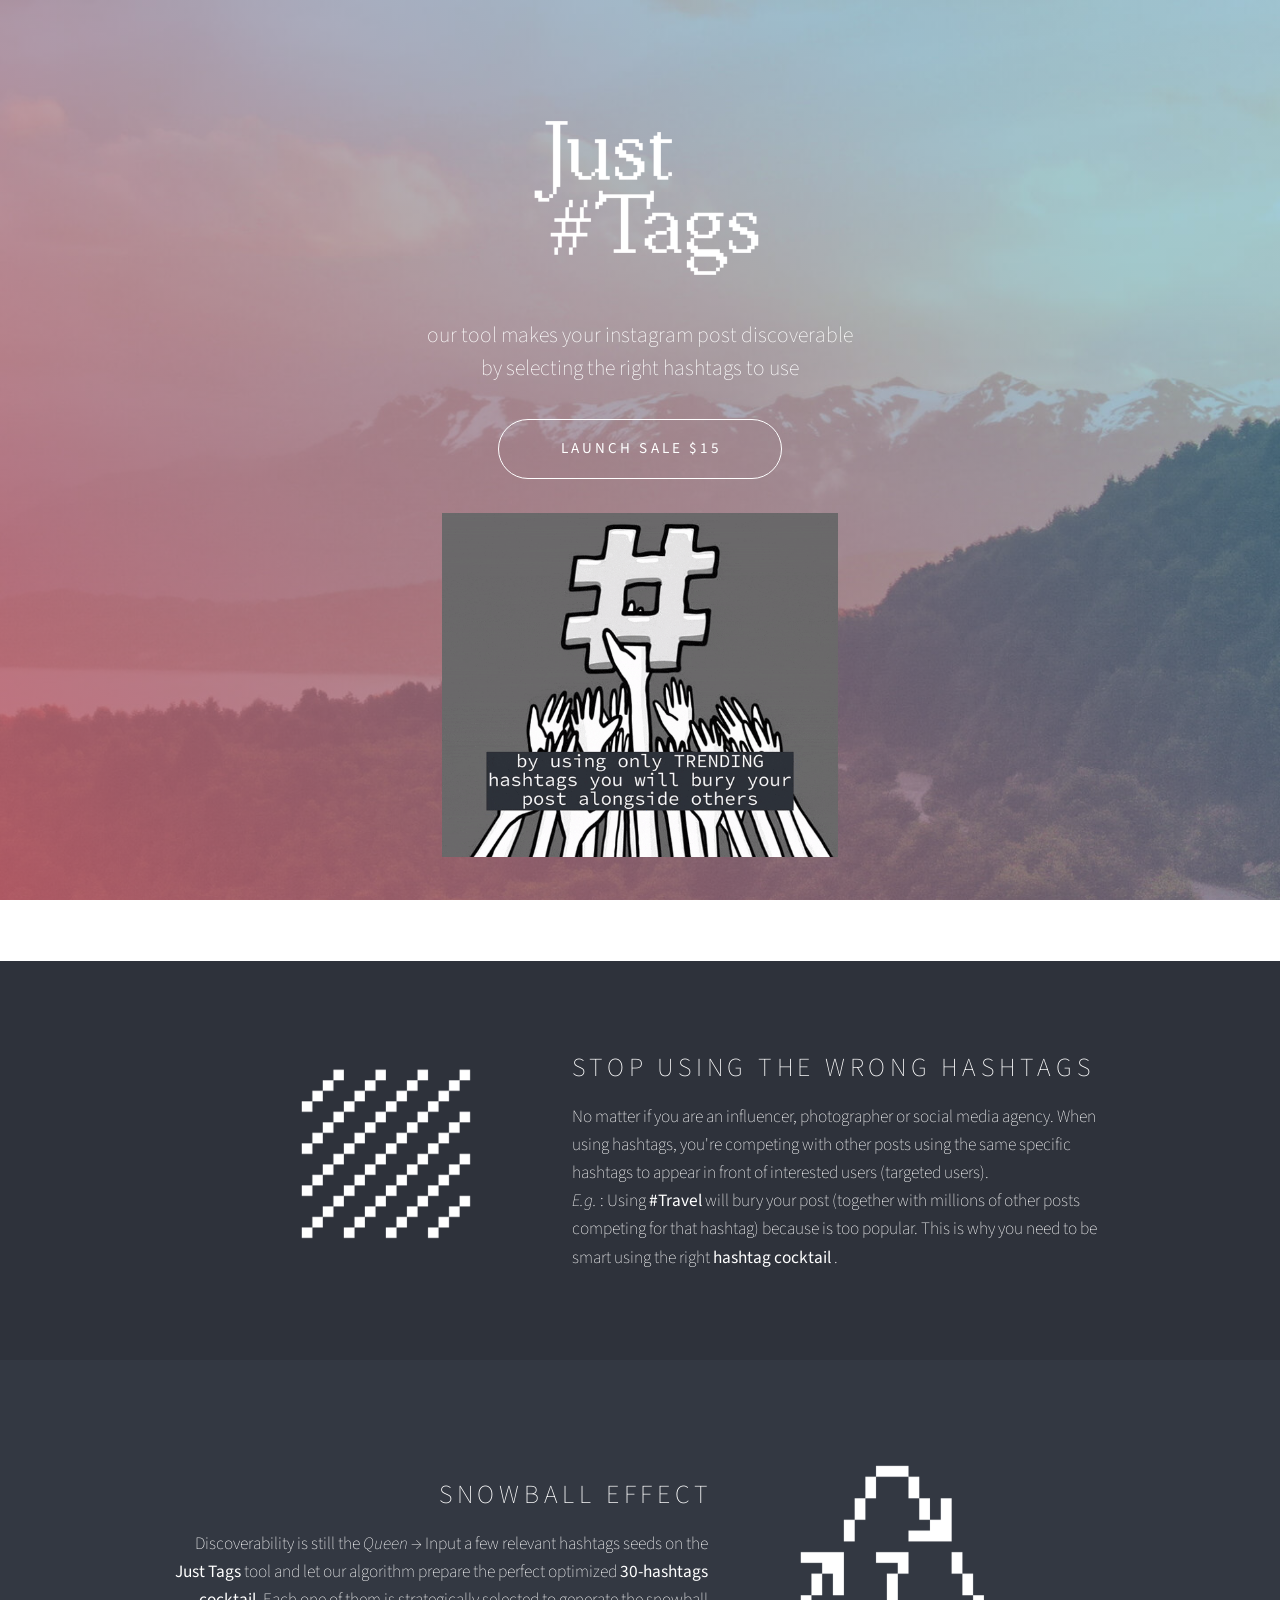
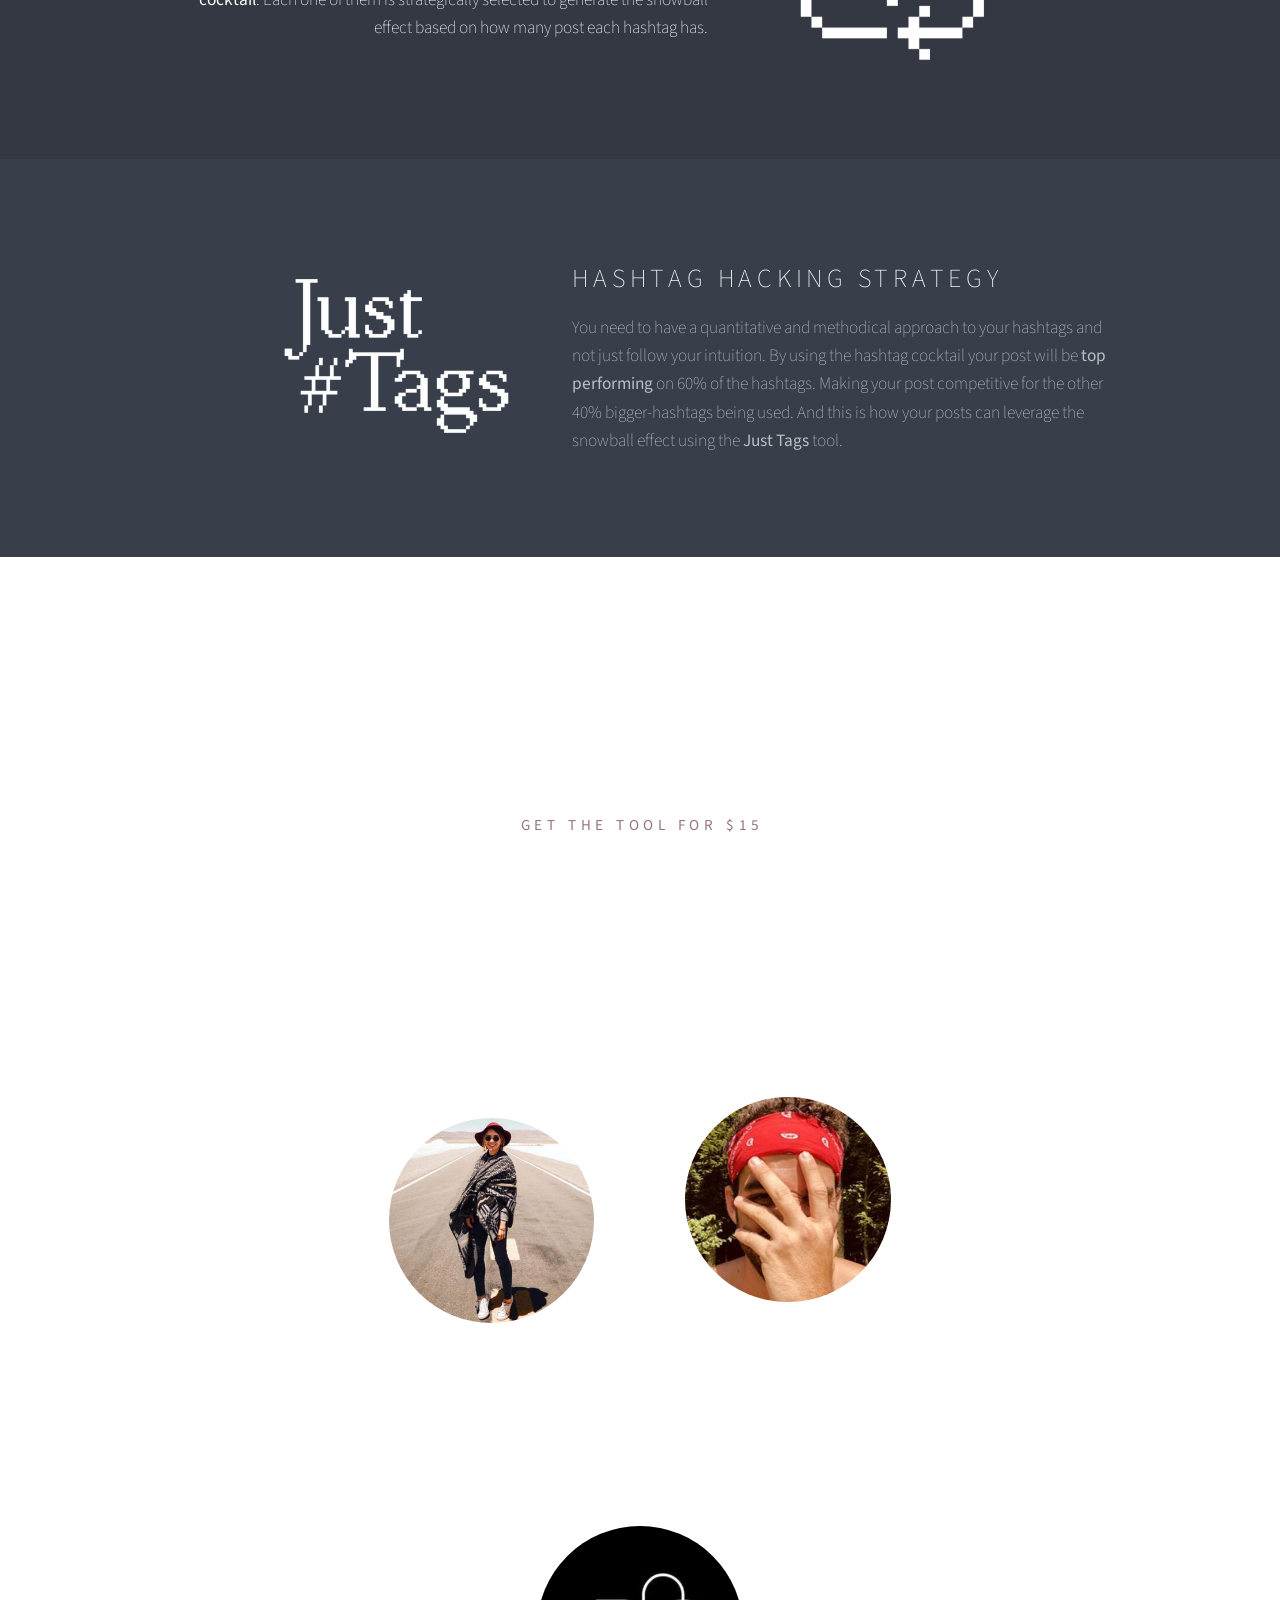
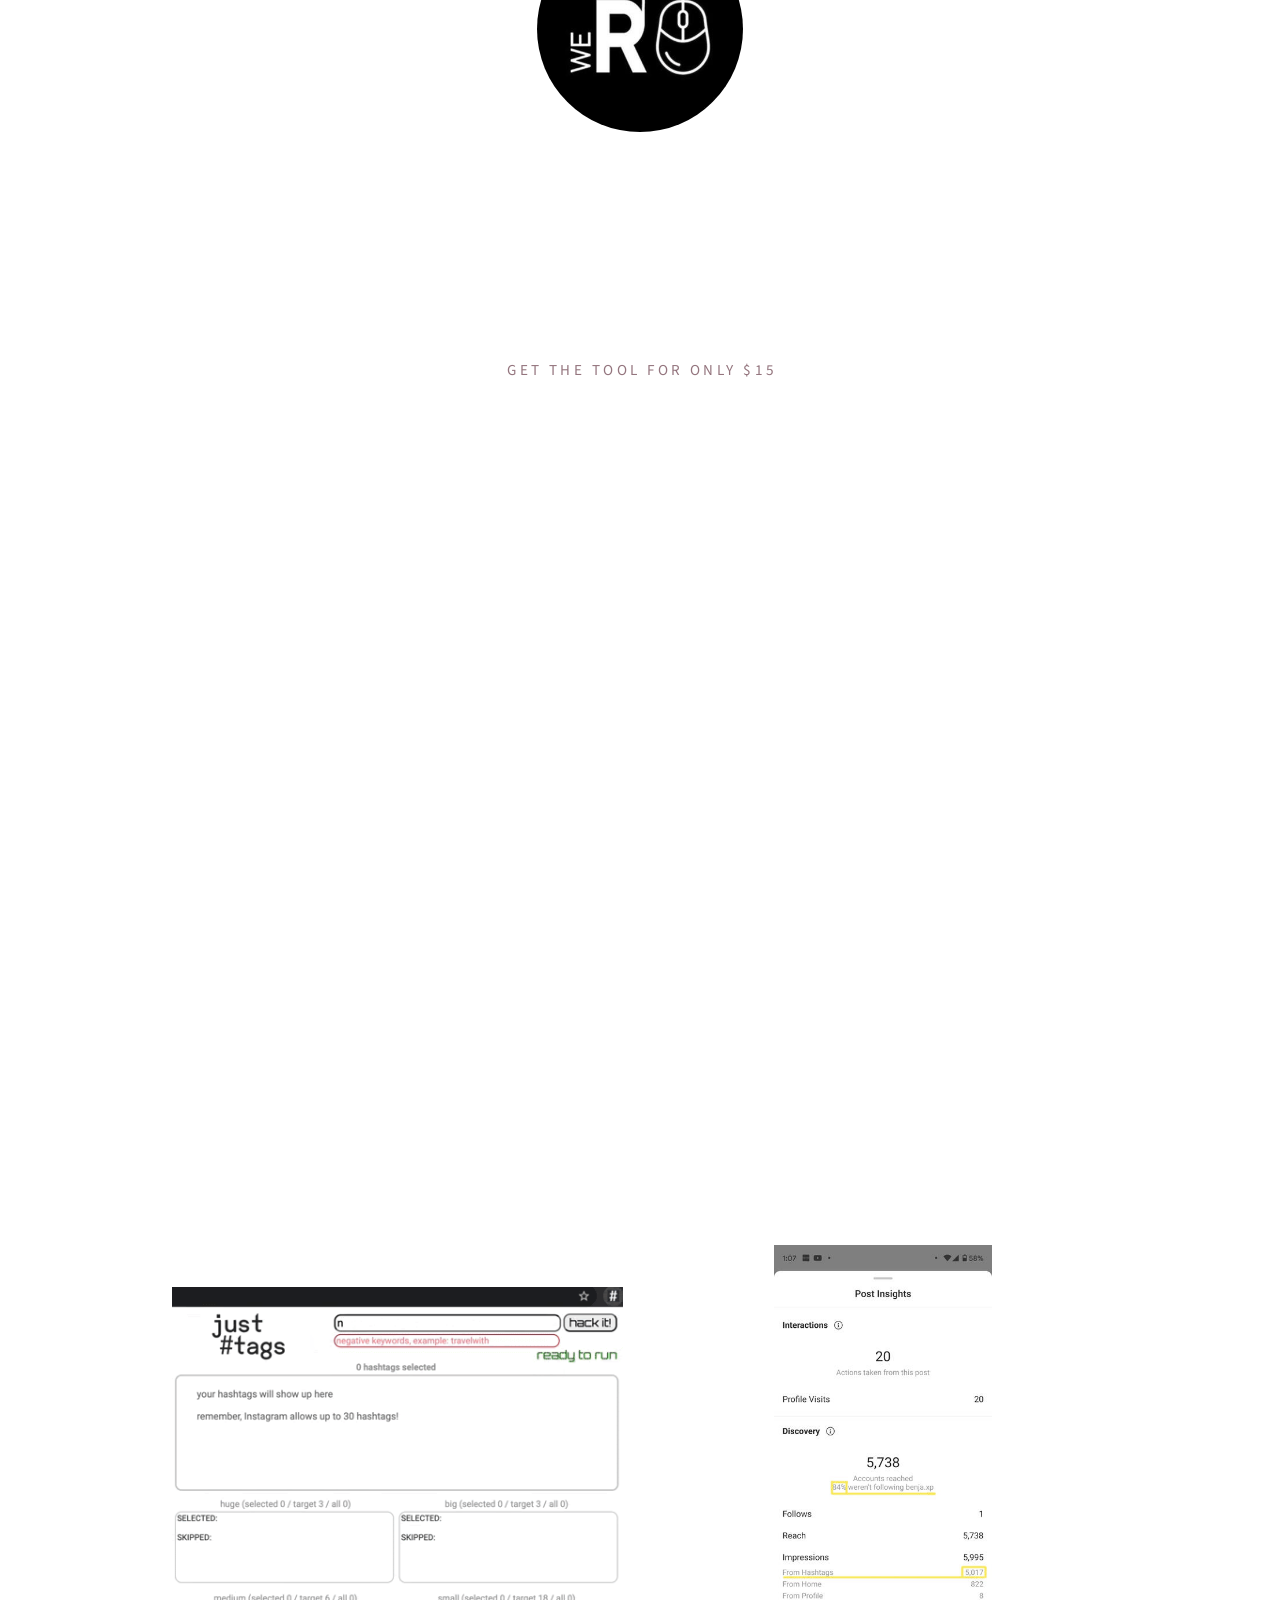
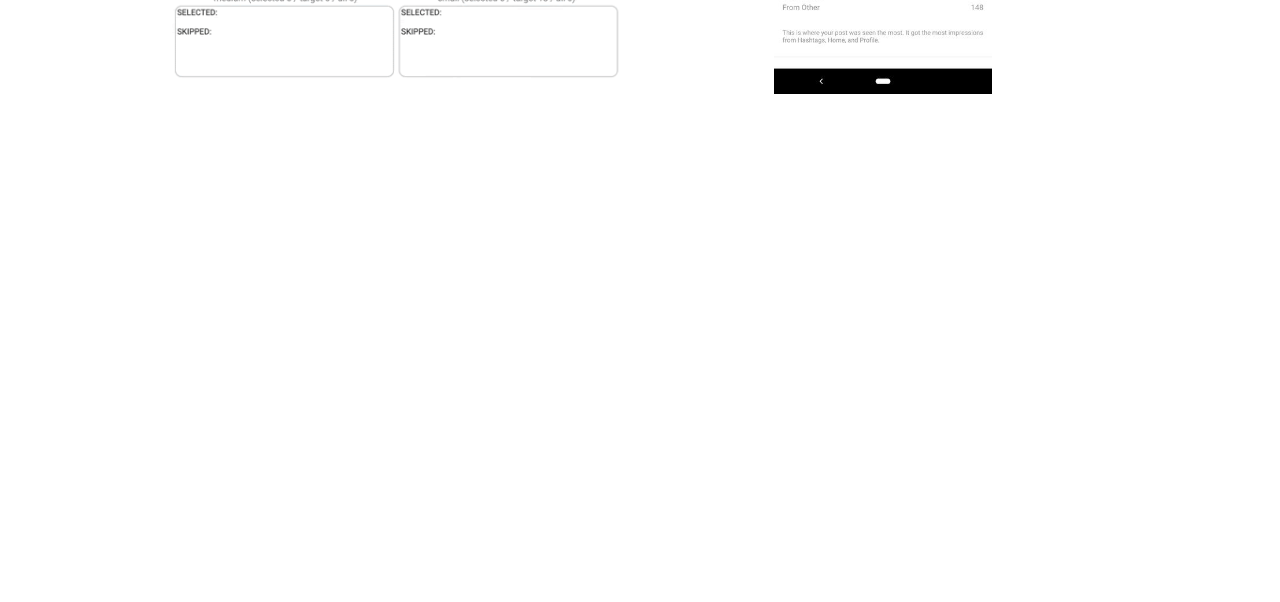
==== commit 84fcb533: "minor improvements in index.html" ====
--- a/index.html
+++ b/index.html
@@ -5465,8 +5465,7 @@
         <noscript><iframe src="https://www.googletagmanager.com/ns.html?id=GTM-W5HPNGB"
         height="0" width="0" style="display:none;visibility:hidden"></iframe></noscript>
         <!-- End Google Tag Manager (noscript) -->
-        
-        
+
         <svg xmlns="http://www.w3.org/2000/svg" version="1.1" xmlns:xlink="http://www.w3.org/1999/xlink" viewBox="0 0 40 40" display="none" width="0" height="0">
             <symbol id="icon-901" viewBox="0 0 40 40">
                 <path d="M34.9,30.5V15.6c-0.4,0.4-0.8,0.9-1.4,1.2c-3.4,2.7-6.2,4.8-8.2,6.6c-0.6,0.5-1.1,0.9-1.6,1.2c-0.4,0.3-0.9,0.6-1.7,0.9 c-0.7,0.3-1.4,0.5-2,0.5l0,0c-0.6,0-1.2-0.2-2-0.5c-0.7-0.3-1.2-0.6-1.7-0.9c-0.4-0.3-0.9-0.7-1.6-1.2c-2.1-1.7-4.8-3.8-8.2-6.6 c-0.5-0.4-0.9-0.8-1.4-1.2v14.9c0,0.2,0.1,0.3,0.2,0.4C5.7,31,5.9,31.1,6,31.1h28.4c0.2,0,0.3-0.1,0.4-0.2 C34.8,30.8,34.9,30.7,34.9,30.5L34.9,30.5z M34.9,10.2V9.7c0,0,0-0.1,0-0.2c0-0.1,0-0.2-0.1-0.2c-0.1,0-0.1,0-0.1-0.2 c0-0.1-0.1-0.2-0.2-0.1c-0.1,0-0.2,0-0.3,0H5.8C5.6,8.9,5.4,9,5.3,9.1C5.2,9.2,5.1,9.3,5.1,9.5c0,2.2,0.9,4,2.8,5.5 c2.5,2,5.1,4,7.7,6.1c0.1,0.1,0.3,0.2,0.7,0.5c0.4,0.3,0.6,0.5,0.9,0.7c0.2,0.2,0.5,0.4,0.8,0.6c0.3,0.2,0.7,0.4,0.9,0.5 c0.3,0.1,0.6,0.2,0.8,0.2l0,0c0.2,0,0.5-0.1,0.8-0.2c0.3-0.1,0.6-0.3,0.9-0.5c0.3-0.2,0.6-0.4,0.8-0.6c0.2-0.2,0.5-0.4,0.9-0.7 c0.4-0.3,0.6-0.5,0.6-0.5c2.7-2.1,5.3-4.2,7.7-6.1c0.7-0.5,1.4-1.2,2-2.2C34.6,11.8,34.9,11,34.9,10.2L34.9,10.2z M37.3,9.5v21 c0,0.8-0.3,1.6-0.9,2.2s-1.4,0.9-2.2,0.9H5.8c-0.8,0-1.6-0.3-2.2-0.9c-0.6-0.6-0.9-1.4-0.9-2.2v-21c0-0.8,0.3-1.6,0.9-2.2 s1.4-0.9,2.2-0.9h28.4c0.8,0,1.6,0.3,2.2,0.9S37.3,8.7,37.3,9.5z"/>
@@ -5687,7 +5686,7 @@
                                         <svg>
                                             <use xlink:href="#icon-901"></use>
                                         </svg>
-                                        <span class="label">Email (alt)</span>
+                                        <span class="label">Email</span>
                                     </a>
                                 </li>
                             </ul>
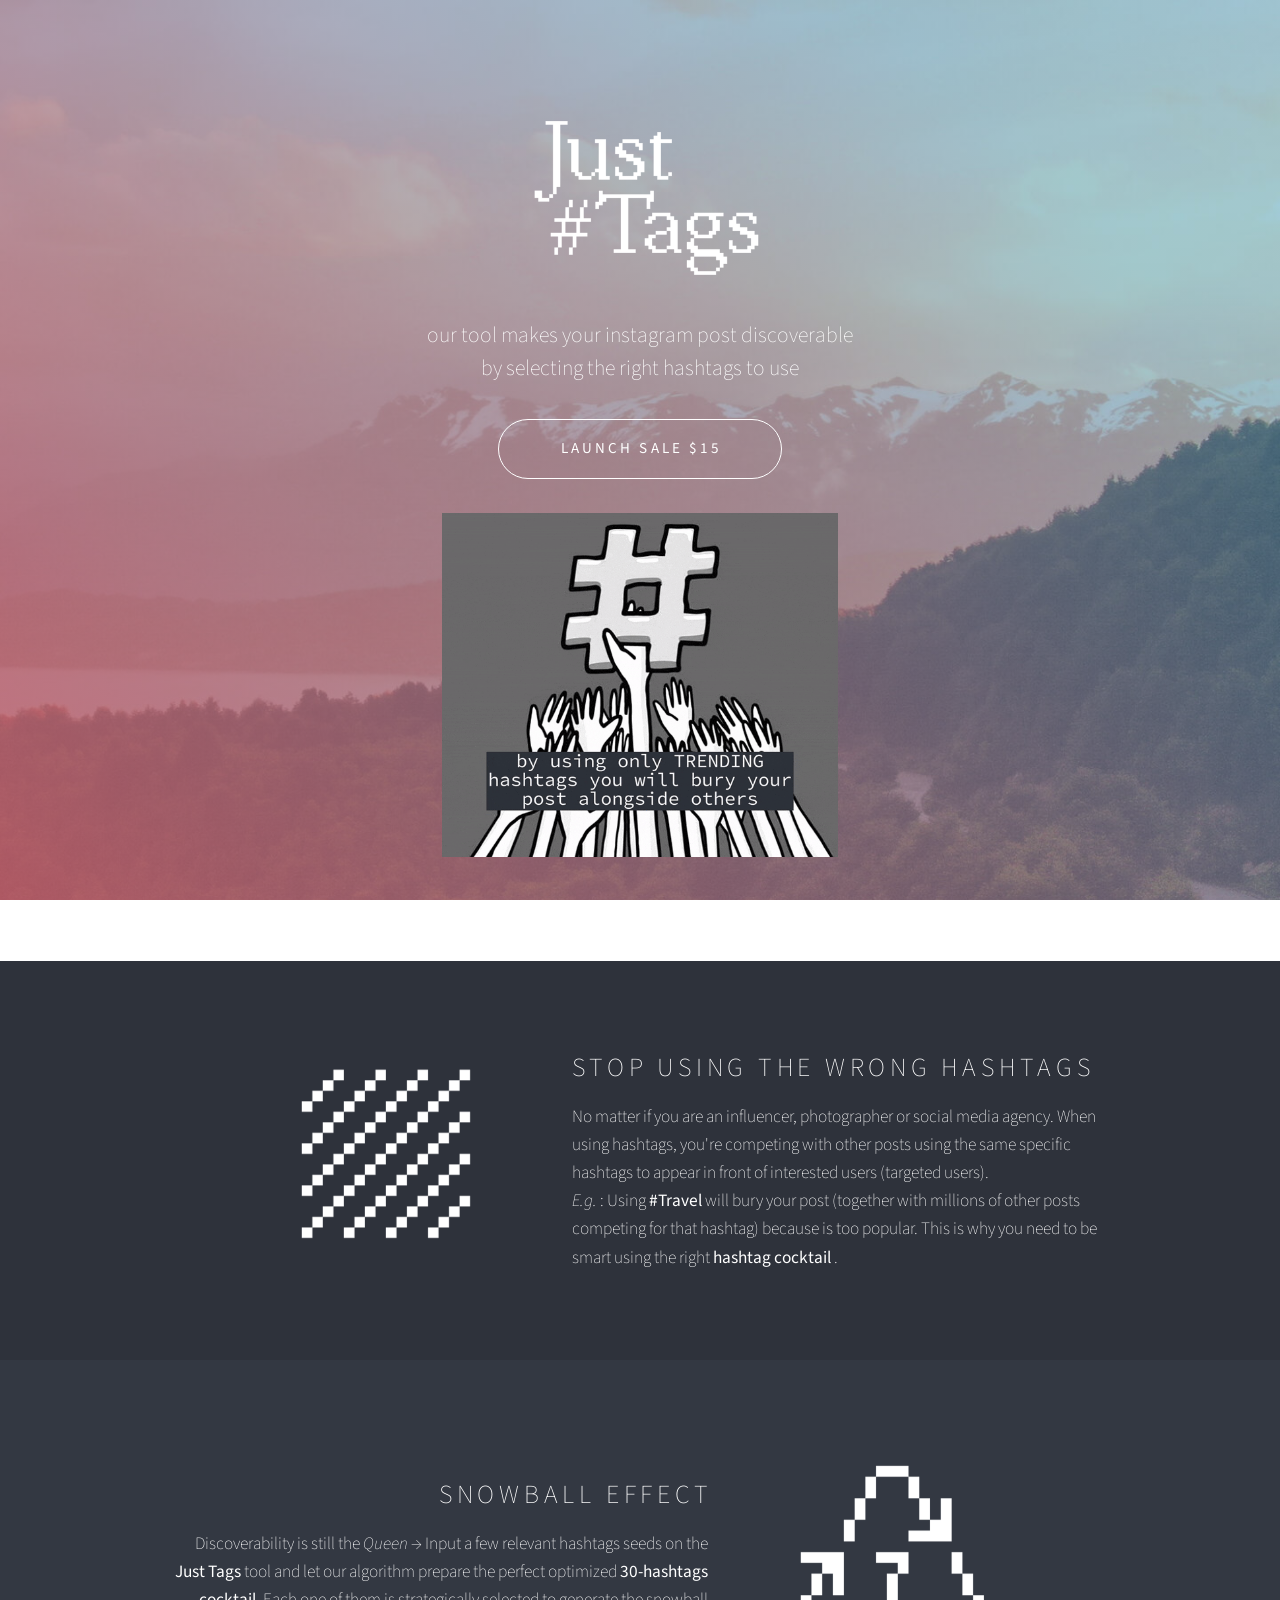
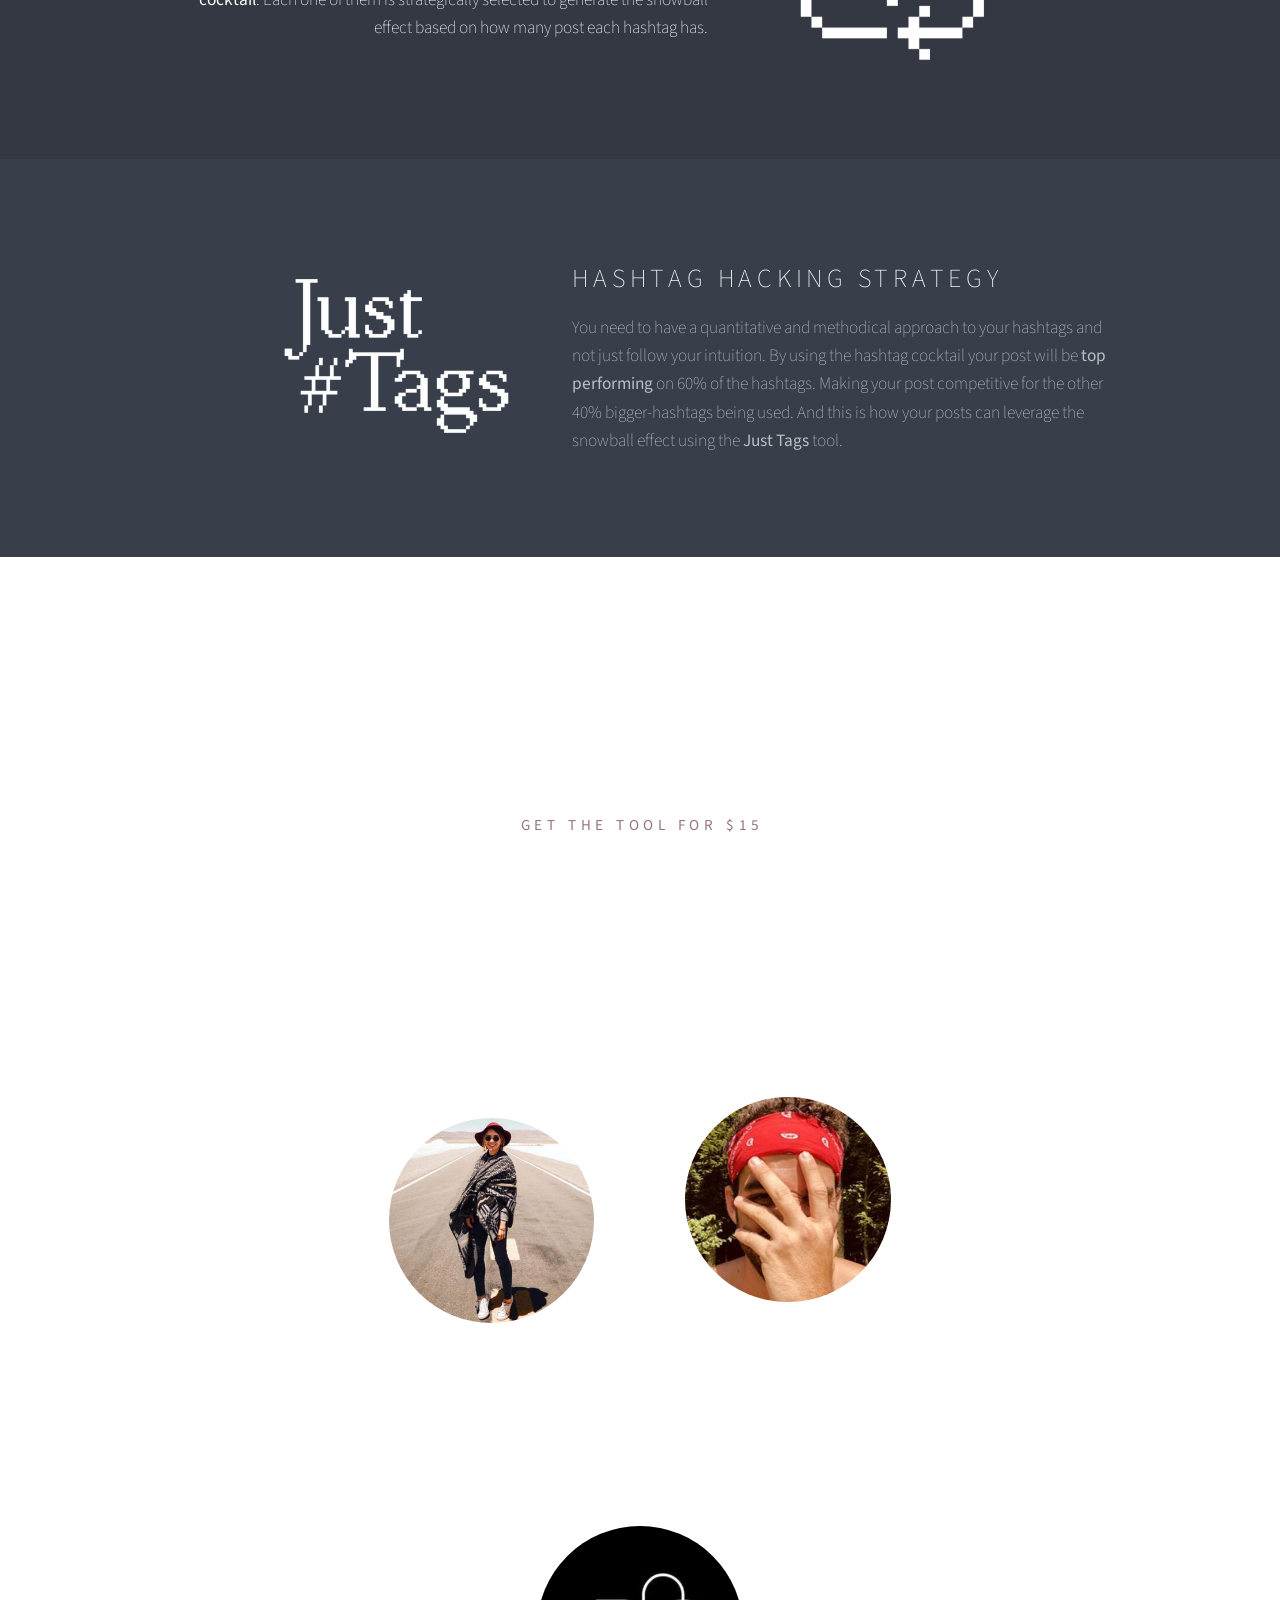
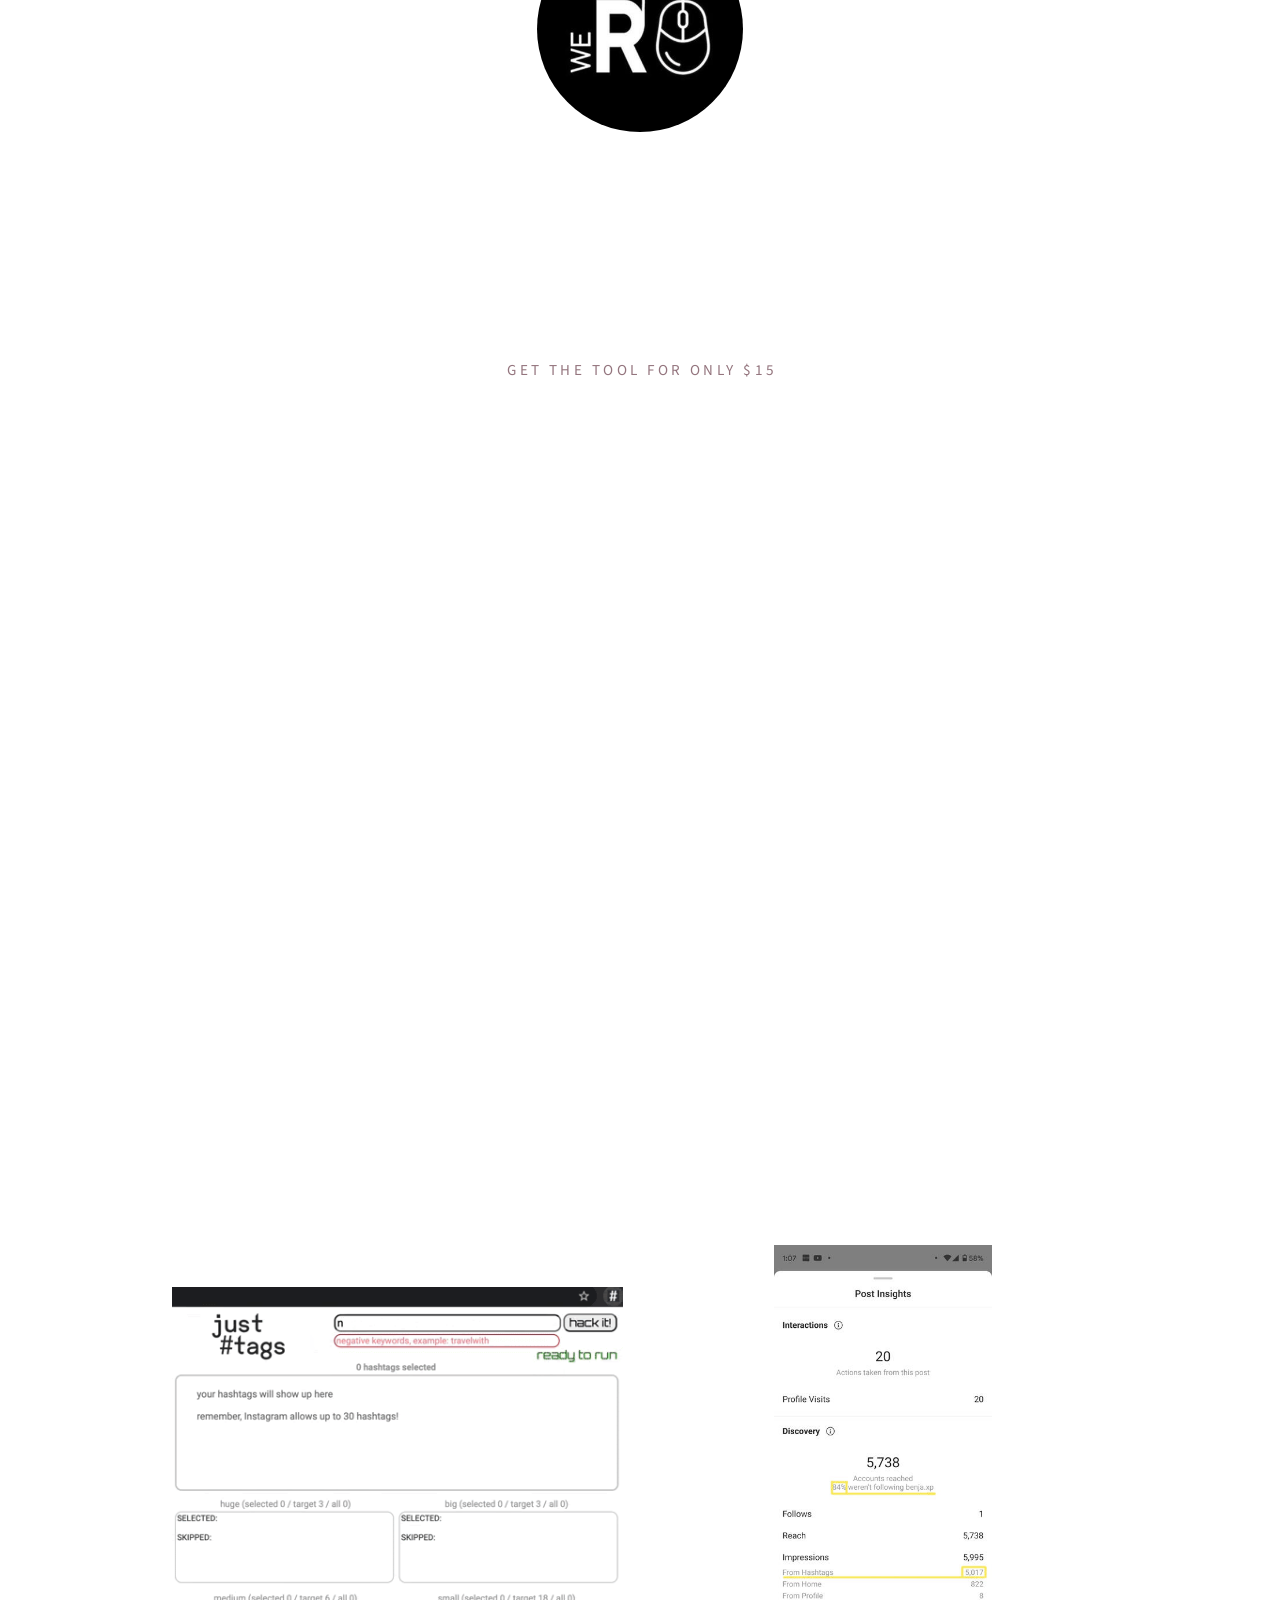
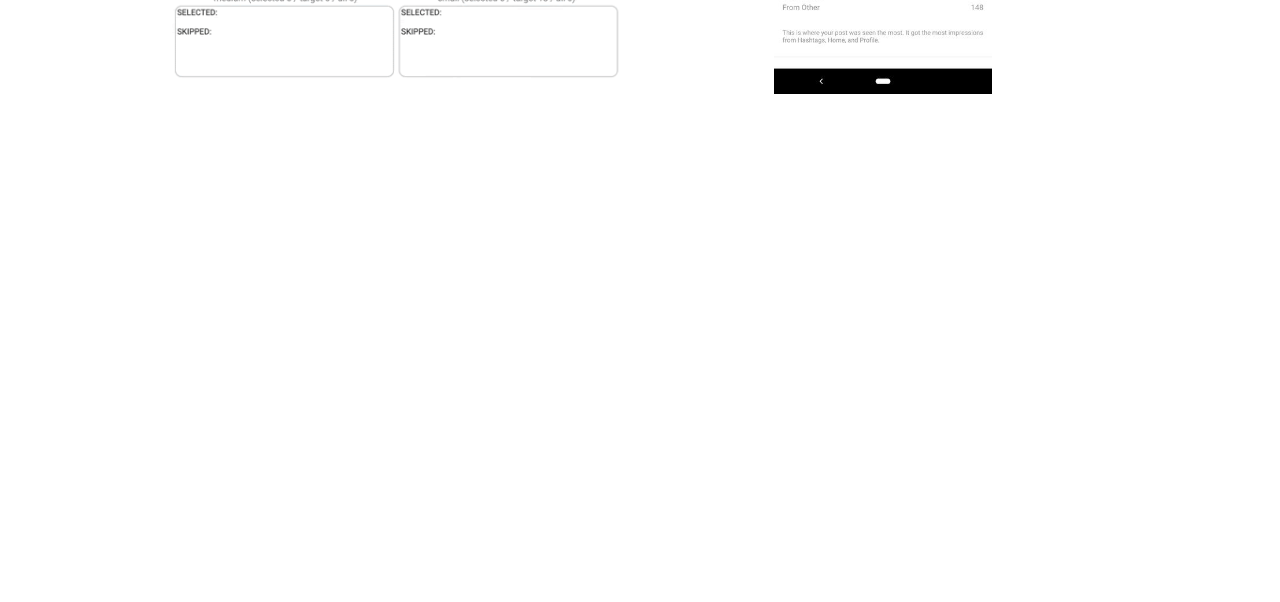
==== commit c2a7b4cd: "Adds chat support" ====
--- a/index.html
+++ b/index.html
@@ -22,6 +22,9 @@
         'https://www.googletagmanager.com/gtm.js?id='+i+dl;f.parentNode.insertBefore(j,f);
         })(window,document,'script','dataLayer','GTM-W5HPNGB');</script>
         <!-- End Google Tag Manager -->
+
+        <script type="text/javascript">window.$crisp=[];window.CRISP_WEBSITE_ID="347e118a-3e25-4c12-aaab-794d9e21a587";(function(){d=document;s=d.createElement("script");s.src="https://client.crisp.chat/l.js";s.async=1;d.getElementsByTagName("head")[0].appendChild(s);})();</script>
+
 
         <script src="languages.js"></script>
 
